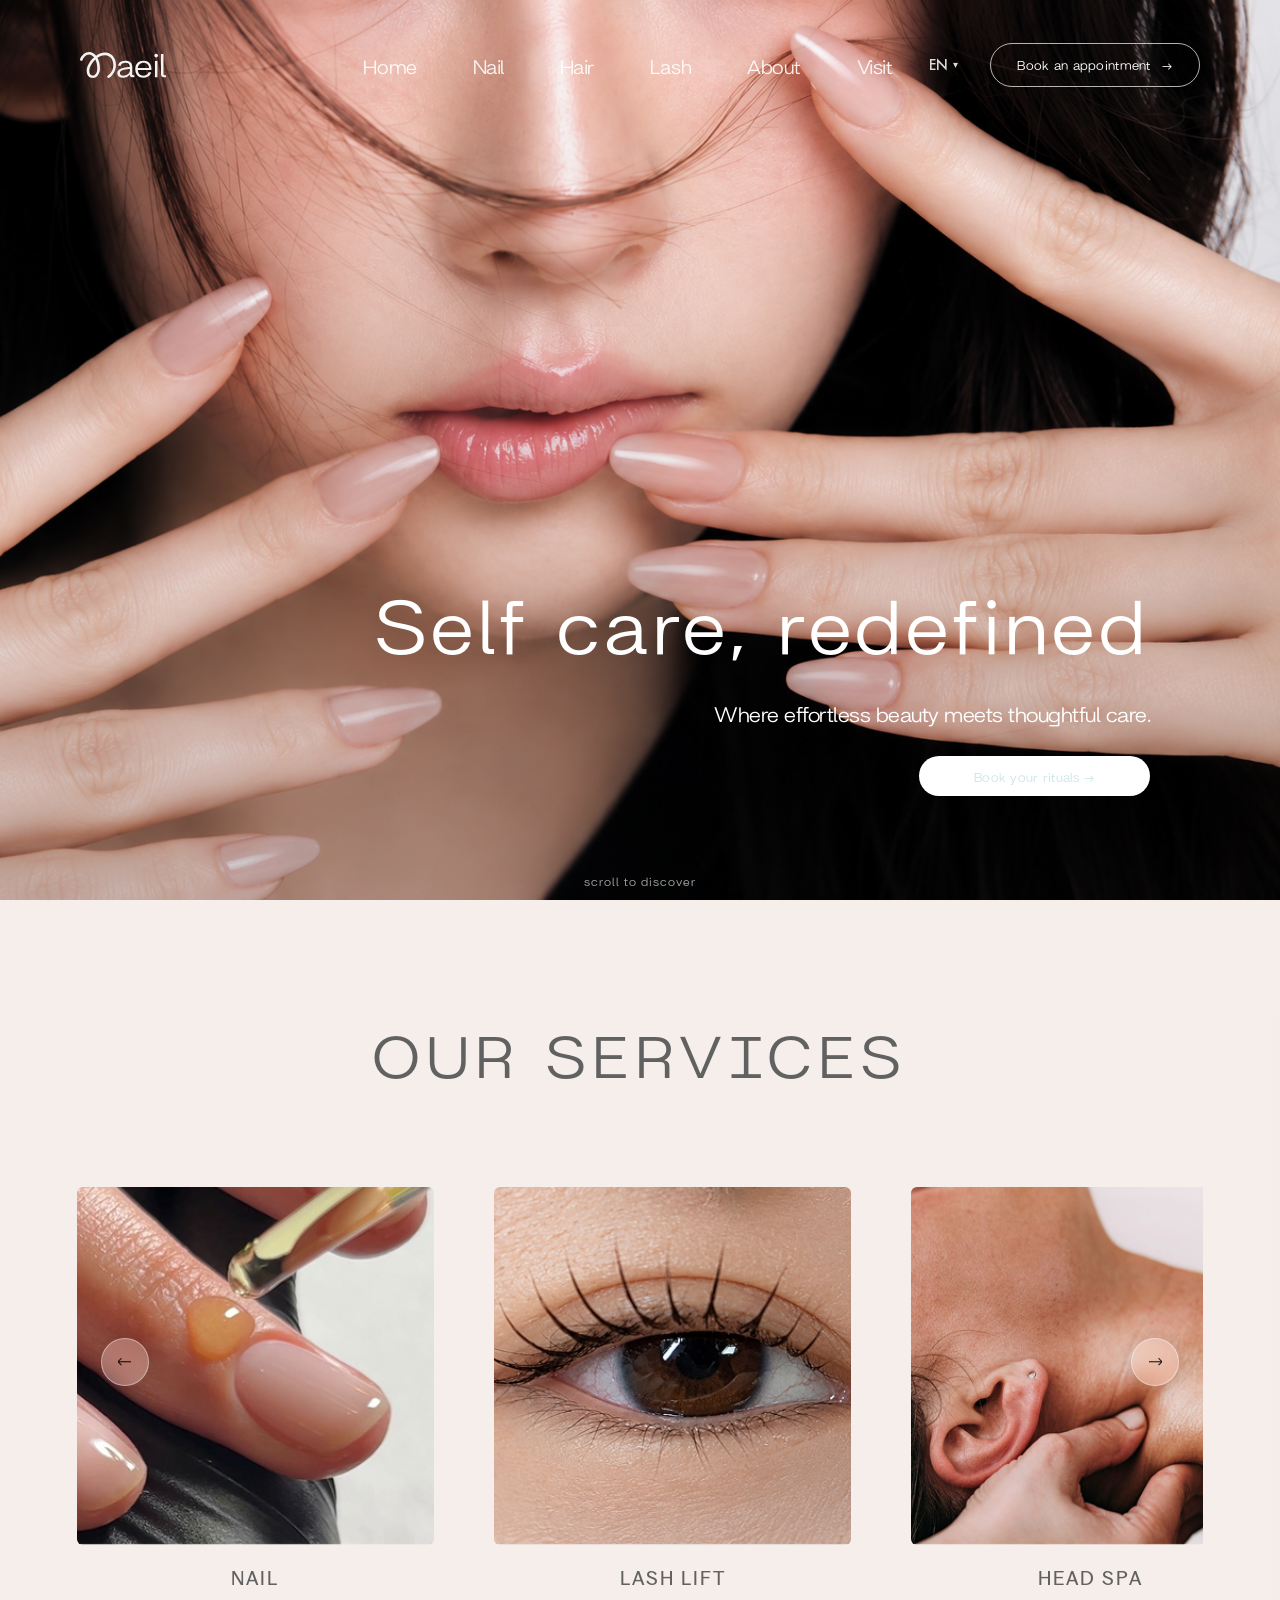
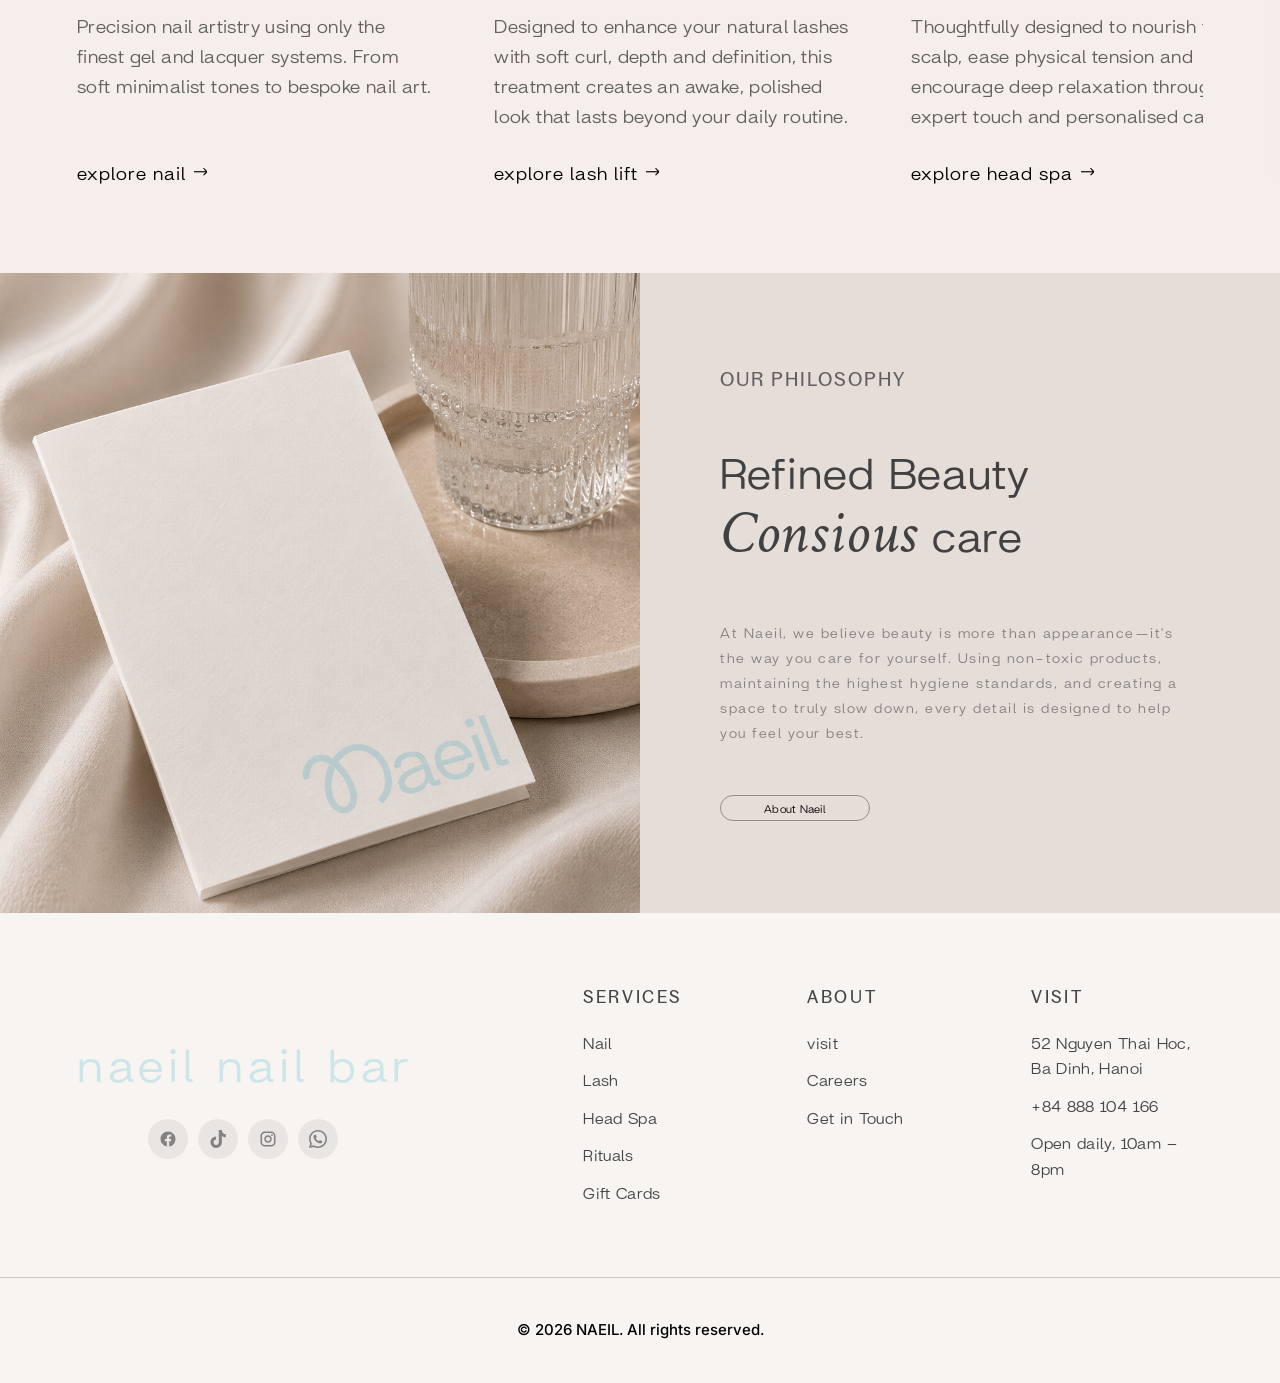
==== index.html @ 6950ff80 "update" ====
<!DOCTYPE html>
<html lang="en">
<head>
<meta charset="UTF-8">
<meta name="viewport" content="width=device-width, initial-scale=1.0">
<title>Naeil — Self care, redefined</title>
<link rel="icon" type="image/png" href="images/icons/favicon.png">
<link rel="preconnect" href="https://fonts.googleapis.com">
<link rel="preconnect" href="https://fonts.gstatic.com" crossorigin>
<link href="https://fonts.googleapis.com/css2?family=Cormorant+Garamond:wght@400&family=Crimson+Text:ital@1&family=Inter:wght@500&family=Montserrat:wght@400;500;600;700;800&family=Quicksand:wght@400;500;600;700&display=swap" rel="stylesheet">
<link rel="stylesheet" href="css/style.css">
<link rel="preload" as="image" href="images/hero.png" fetchpriority="high">
<script src="js/i18n.js"></script>
</head>
<body>

<!-- ============ PRELOADER ============ -->
<div id="preloader" class="preloader" role="status" aria-live="polite" aria-label="Loading">
  <div class="preloader-bg" style="background-image:url('images/hero.png')"></div>
  <div class="preloader-content">
    <img src="images/icons/logo.svg" alt="" class="preloader-logo" aria-hidden="true">
  </div>
</div>
<script>
  window.__preloadHero = new Image();
  window.__preloadHero.src = 'images/hero.png';
</script>

<!-- ============ HEADER / HERO ============ -->
<header class="hero">
  <div class="hero-media">
    <img src="images/hero.png" alt="Close-up beauty portrait — Naeil self care" fetchpriority="high">
  </div>
  <div class="hero-overlay"></div>

  <nav class="navbar">
    <a href="/" class="logo">
      <img src="images/icons/logo.svg" alt="Maeil" class="logo-img">
    </a>
    <ul class="nav-links">
      <li><a href="/" data-i18n="nav.home">Home</a></li>
      <li><a href="nail.html" data-i18n="nav.nail">Nail</a></li>
      <li><a href="head-spa.html" data-i18n="nav.hair">Hair</a></li>
      <li><a href="lash.html" data-i18n="nav.lash">Lash</a></li>
      <li><a href="about.html" data-i18n="nav.about">About</a></li>
      <li><a href="visit.html" data-i18n="nav.visit">Visit</a></li>
    </ul>
    <div class="navbar-right">
      <div class="lang-switcher">
        <button type="button" class="lang-switcher-trigger" aria-haspopup="true" aria-expanded="false" aria-label="Change language">
          <span class="lang-switcher-label">EN</span>
          <span class="lang-switcher-chevron" aria-hidden="true">&#9662;</span>
        </button>
        <div class="lang-dropdown" role="listbox" aria-label="Select language">
          <button type="button" class="lang-dropdown-option is-selected" data-lang-option="en" role="option" aria-checked="true">
            <span data-i18n="lang.en">English</span>
            <span class="lang-check" aria-hidden="true">&#10003;</span>
          </button>
          <button type="button" class="lang-dropdown-option" data-lang-option="vi" role="option" aria-checked="false">
            <span data-i18n="lang.vi">Tiếng Việt</span>
            <span class="lang-check" aria-hidden="true">&#10003;</span>
          </button>
          <button type="button" class="lang-dropdown-option" data-lang-option="zh" role="option" aria-checked="false">
            <span data-i18n="lang.zh">中文</span>
            <span class="lang-check" aria-hidden="true">&#10003;</span>
          </button>
        </div>
      </div>
      <button type="button" class="nav-book-btn" data-book-trigger aria-label="Open booking options">
        <span data-i18n="nav.book">Book an appointment</span>
        <span class="btn-arrow" aria-hidden="true">&rarr;</span>
      </button>
      <button class="nav-toggle" aria-label="Open menu" aria-expanded="false" aria-controls="megaMenuOverlay">
        <span></span><span></span><span></span>
      </button>
    </div>
  </nav>

  <div class="hero-content">
    <h1 class="hero-title" data-i18n="home.hero.title">Self care, redefined</h1>
    <div class="hero-bottom-row">
      <p class="hero-sub" data-i18n="home.hero.sub">Where effortless beauty meets thoughtful care.</p>
    </div>
    <a href="#footer" class="btn btn-light" aria-label="Book your rituals">
      <span data-i18n="home.hero.cta">Book your rituals</span>
      <span class="btn-arrow" aria-hidden="true">&rarr;</span>
    </a>
  </div>

  <div class="scroll-hint" data-i18n="home.hero.scroll">scroll to discover</div>
</header>

<!-- ============ OUR SERVICES ============ -->
<section class="services" id="services">
  <h2 class="eyebrow center reveal" data-i18n="home.services.eyebrow">Our Services</h2>

  <div class="carousel-wrap">
    <button class="carousel-arrow prev" aria-label="Previous services"><img src="images/icons/arrow.svg" alt=""></button>
    <button class="carousel-arrow next" aria-label="Next services"><img src="images/icons/arrow.svg" alt=""></button>
    <div class="services-grid reveal-stagger" id="services-grid">
    <article class="service-card" id="services-nail">
      <a class="service-img" href="nail.html" aria-label="Explore Nail">
        <img src="images/nail.png" alt="Nail gel application close-up" loading="lazy">
      </a>
      <h3 data-i18n="home.services.nail.title">Nail</h3>
      <div class="card-body">
        <p data-i18n="home.services.nail.copy">Precision nail artistry using only the finest gel and lacquer systems. From soft minimalist tones to bespoke nail art.</p>
        <a href="nail.html" class="link-arrow"><span data-i18n="home.services.nail.link">explore nail</span> <img src="images/icons/arrow.svg" alt="" class="arrow-icon"></a>
      </div>
    </article>

    <article class="service-card" id="services-lash">
      <a class="service-img" href="lash.html" aria-label="Explore Lash Lift">
        <img src="images/lash-lift.png" alt="Lash lift close-up of eye" loading="lazy">
      </a>
      <h3 data-i18n="home.services.lash.title">Lash Lift</h3>
      <div class="card-body">
        <p data-i18n="home.services.lash.copy">Designed to enhance your natural lashes with soft curl, depth and definition, this treatment creates an awake, polished look that lasts beyond your daily routine.</p>
        <a href="lash.html" class="link-arrow"><span data-i18n="home.services.lash.link">explore lash lift</span> <img src="images/icons/arrow.svg" alt="" class="arrow-icon"></a>
      </div>
    </article>

    <article class="service-card" id="services-hair">
      <a class="service-img" href="head-spa.html" aria-label="Explore Head Spa">
        <img src="images/head-spa.png" alt="Head spa neck massage close-up" loading="lazy">
      </a>
      <h3 data-i18n="home.services.spa.title">Head Spa</h3>
      <div class="card-body">
        <p data-i18n="home.services.spa.copy">Thoughtfully designed to nourish the scalp, ease physical tension and encourage deep relaxation through expert touch and personalised care.</p>
        <a href="head-spa.html" class="link-arrow"><span data-i18n="home.services.spa.link">explore head spa</span> <img src="images/icons/arrow.svg" alt="" class="arrow-icon"></a>
      </div>
    </article>
    </div>
  </div>
</section>

<!-- ============ OUR PHILOSOPHY ============ -->
<section class="philosophy">
  <div class="philosophy-img reveal">
    <img src="images/philosophy.png" alt="Naeil branded card flat-lay" loading="lazy">
  </div>

  <div class="philosophy-content reveal">
    <span class="eyebrow philosophy-eyebrow" data-i18n="home.philosophy.eyebrow">Our Philosophy</span>
    <h2 class="philosophy-title">
      <span data-i18n="home.philosophy.title1">Refined Beauty</span><br data-i18n-br="home.philosophy.title2">
      <em class="consious" data-i18n="home.philosophy.title2">Consious</em> <span class="care-word" data-i18n="home.philosophy.title3">care</span>
    </h2>
    <p data-i18n="home.philosophy.copy">
      At Naeil, we believe beauty is more than appearance—it's the way you care for yourself.
      Using non-toxic products, maintaining the highest hygiene standards, and creating a
      space to truly slow down, every detail is designed to help you feel your best.
    </p>
    <a href="about.html" class="btn btn-outline" data-i18n="home.philosophy.btn">About Naeil</a>
  </div>
</section>

<!-- ============ FOOTER ============ -->
<footer class="site-footer" id="footer">
  <div class="footer-top">
    <div class="footer-brand reveal">
      <p class="brand-script" data-i18n="footer.brand">naeil nail bar</p>
     <div class="social-icons">
        <a href="#" aria-label="Facebook"><img src="images/icons/facebook.svg" alt=""></a>
        <a href="#" aria-label="TikTok"><img src="images/icons/tiktok.svg" alt=""></a>
        <a href="#" aria-label="Instagram"><img src="images/icons/instagram.svg" alt=""></a>
        <a href="#" aria-label="WhatsApp"><img src="images/icons/whatsapp.svg" alt=""></a>
      </div>
    </div>

    <div class="footer-links">
    <div class="footer-col">
      <h4 data-i18n="footer.services">Services</h4>
      <ul>
        <li><a href="nail.html" data-i18n="footer.nail">Nail</a></li>
        <li><a href="lash.html" data-i18n="footer.lash">Lash</a></li>
        <li><a href="head-spa.html" data-i18n="footer.headspa">Head Spa</a></li>
        <li><a href="#" data-i18n="footer.rituals">Rituals</a></li>
        <li><a href="#" data-i18n="footer.giftcards">Gift Cards</a></li>
      </ul>
    </div>

    <div class="footer-col">
      <h4 data-i18n="footer.about">About</h4>
      <ul>
        <li><a href="visit.html" data-i18n="footer.aboutlink">visit</a></li>
        <li><a href="#" data-i18n="footer.careers">Careers</a></li>
        <li><a href="#" data-i18n="footer.getintouch">Get in Touch</a></li>
      </ul>
    </div>

    <div class="footer-col">
      <h4 data-i18n="footer.visit">Visit</h4>
      <ul class="visit-list">
        <li data-i18n="footer.address">52 Nguyen Thai Hoc, Ba Dinh, Hanoi</li>
        <li>+84 888 104 166</li>
        <li data-i18n="footer.hours">Open daily, 10am – 8pm</li>
      </ul>
    </div>
    </div>
  </div>

  <div class="footer-bottom">
    <p data-i18n="footer.copyright">© 2026 NAEIL. All rights reserved.</p>
  </div>
</footer>

<!-- ============ MEGA MENU ============ -->
<div class="mega-menu-overlay" id="megaMenuOverlay" aria-hidden="true">
  <div class="mega-menu" role="dialog" aria-modal="true" aria-label="Site navigation">
    <div class="mega-menu-top">
      <a href="/" class="mega-menu-logo">
        <img src="images/icons/logo.svg" alt="Maeil" class="logo-img">
      </a>
      <button type="button" class="mega-menu-close" id="megaMenuClose" aria-label="Close menu">&times;</button>
    </div>
    <nav class="mega-menu-list">
      <div class="mega-menu-group">
        <span class="mega-menu-group-label" data-i18n="megamenu.services">Services</span>
        <div class="mega-menu-rows">
          <a href="nail.html" class="mega-menu-item">
            <span class="mega-menu-item-img"><img src="images/nail.png" alt="" loading="lazy"></span>
            <span class="mega-menu-item-text">
              <span class="mega-menu-item-title" data-i18n="megamenu.nail.title">Nail</span>
              <span class="mega-menu-item-desc" data-i18n="megamenu.nail.desc">Precision gel &amp; lacquer artistry</span>
            </span>
            <span class="mega-menu-item-arrow" aria-hidden="true">&rarr;</span>
          </a>
          <a href="head-spa.html" class="mega-menu-item">
            <span class="mega-menu-item-img"><img src="images/head-spa.png" alt="" loading="lazy"></span>
            <span class="mega-menu-item-text">
              <span class="mega-menu-item-title" data-i18n="megamenu.hair.title">Hair</span>
              <span class="mega-menu-item-desc" data-i18n="megamenu.hair.desc">Restorative head spa rituals</span>
            </span>
            <span class="mega-menu-item-arrow" aria-hidden="true">&rarr;</span>
          </a>
          <a href="lash.html" class="mega-menu-item">
            <span class="mega-menu-item-img"><img src="images/lash-lift.png" alt="" loading="lazy"></span>
            <span class="mega-menu-item-text">
              <span class="mega-menu-item-title" data-i18n="megamenu.lash.title">Lash</span>
              <span class="mega-menu-item-desc" data-i18n="megamenu.lash.desc">Korean lash lift &amp; tint</span>
            </span>
            <span class="mega-menu-item-arrow" aria-hidden="true">&rarr;</span>
          </a>
        </div>
      </div>
      <div class="mega-menu-group">
        <span class="mega-menu-group-label" data-i18n="megamenu.explore">Explore</span>
        <div class="mega-menu-rows">
          <a href="about.html" class="mega-menu-item">
            <span class="mega-menu-item-img"><img src="images/about-page/hero-about.jpg" alt="" loading="lazy"></span>
            <span class="mega-menu-item-text">
              <span class="mega-menu-item-title" data-i18n="megamenu.about.title">About</span>
              <span class="mega-menu-item-desc" data-i18n="megamenu.about.desc">Our philosophy &amp; ritual</span>
            </span>
            <span class="mega-menu-item-arrow" aria-hidden="true">&rarr;</span>
          </a>
          <a href="visit.html" class="mega-menu-item">
            <span class="mega-menu-item-img"><img src="images/visit-page/exterior-visit.jpg" alt="" loading="lazy"></span>
            <span class="mega-menu-item-text">
              <span class="mega-menu-item-title" data-i18n="megamenu.visit.title">Visit</span>
              <span class="mega-menu-item-desc" data-i18n="megamenu.visit.desc">Location &amp; opening hours</span>
            </span>
            <span class="mega-menu-item-arrow" aria-hidden="true">&rarr;</span>
          </a>
        </div>
      </div>
      <div class="mega-menu-group mega-menu-lang">
        <span class="mega-menu-group-label" data-i18n="lang.label">Language</span>
        <div class="mega-menu-lang-options">
          <button type="button" class="mega-menu-lang-option is-selected" data-lang-option="en" role="option" aria-checked="true">
            <span data-i18n="lang.en">English</span>
            <span class="lang-check" aria-hidden="true">&#10003;</span>
          </button>
          <button type="button" class="mega-menu-lang-option" data-lang-option="vi" role="option" aria-checked="false">
            <span data-i18n="lang.vi">Tiếng Việt</span>
            <span class="lang-check" aria-hidden="true">&#10003;</span>
          </button>
          <button type="button" class="mega-menu-lang-option" data-lang-option="zh" role="option" aria-checked="false">
            <span data-i18n="lang.zh">中文</span>
            <span class="lang-check" aria-hidden="true">&#10003;</span>
          </button>
        </div>
      </div>
    </nav>
    <div class="mega-menu-bottom">
      <button type="button" class="mega-menu-book-btn" data-book-trigger>
        <span data-i18n="megamenu.book">Book your appointment</span>
        <span class="btn-arrow" aria-hidden="true">&rarr;</span>
      </button>
    </div>
  </div>
</div>

<!-- ============ BOOKING MODAL ============ -->
<div class="booking-modal-overlay" id="bookingModalOverlay" aria-hidden="true">
  <div class="booking-modal" role="dialog" aria-modal="true" aria-labelledby="bookingModalTitle">
    <button type="button" class="booking-modal-close" id="bookingModalClose" aria-label="Close">&times;</button>
    <span class="booking-modal-eyebrow" data-i18n="booking.eyebrow">Get in touch</span>
    <h3 id="bookingModalTitle" class="booking-modal-title" data-i18n="booking.title">Book your appointment</h3>
    <p class="booking-modal-sub" data-i18n="booking.sub">Choose how you'd like to reach us.</p>
    <div class="booking-modal-options">
      <a class="booking-option" href="https://wa.me/84888104166" target="_blank" rel="noopener noreferrer">
        <span class="booking-option-icon" aria-hidden="true"><img src="images/icons/whatsapp.svg" alt=""></span>
        <span class="booking-option-text"><strong data-i18n="booking.whatsapp">WhatsApp</strong><small>+84 888 104 166</small></span>
        <span class="booking-option-arrow" aria-hidden="true">&rarr;</span>
      </a>
      <a class="booking-option" href="https://zalo.me/0888104166" target="_blank" rel="noopener noreferrer">
        <span class="booking-option-icon" aria-hidden="true">
          <svg viewBox="0 0 24 24" fill="none" xmlns="http://www.w3.org/2000/svg"><path d="M12 3C6.5 3 2 6.8 2 11.5c0 2.7 1.5 5.1 3.9 6.7-.2.9-.7 2.4-1 3.2-.1.3.2.6.5.5 1.5-.6 3-1.4 3.6-1.8.9.2 2 .3 3 .3 5.5 0 10-3.8 10-8.5S17.5 3 12 3Z" stroke="currentColor" stroke-width="1.3" stroke-linejoin="round"/></svg>
        </span>
        <span class="booking-option-text"><strong data-i18n="booking.zalo">Zalo</strong><small>+84 888 104 166</small></span>
        <span class="booking-option-arrow" aria-hidden="true">&rarr;</span>
      </a>
      <a class="booking-option" href="tel:+84888104166">
        <span class="booking-option-icon" aria-hidden="true">
          <svg viewBox="0 0 24 24" fill="none" xmlns="http://www.w3.org/2000/svg"><path d="M5 4h3.5l1.5 4.5-2 1.5a11 11 0 0 0 6 6l1.5-2L19 15.5V19a1 1 0 0 1-1 1C10.5 20 4 13.5 4 6a1 1 0 0 1 1-1Z" stroke="currentColor" stroke-width="1.3" stroke-linejoin="round"/></svg>
        </span>
        <span class="booking-option-text"><strong data-i18n="booking.phone">Phone</strong><small>+84 888 104 166</small></span>
        <span class="booking-option-arrow" aria-hidden="true">&rarr;</span>
      </a>
      <a class="booking-option" href="https://www.instagram.com/naeilnailbar/" target="_blank" rel="noopener noreferrer">
        <span class="booking-option-icon" aria-hidden="true"><img src="images/icons/instagram.svg" alt=""></span>
        <span class="booking-option-text"><strong data-i18n="booking.instagram">Instagram</strong><small>@naeilnailbar</small></span>
        <span class="booking-option-arrow" aria-hidden="true">&rarr;</span>
      </a>
      <a class="booking-option" href="https://www.facebook.com/profile.php?id=61591534436233" target="_blank" rel="noopener noreferrer">
        <span class="booking-option-icon" aria-hidden="true"><img src="images/icons/facebook.svg" alt=""></span>
        <span class="booking-option-text"><strong data-i18n="booking.facebook">Facebook</strong><small>NAEIL Nail Bar</small></span>
        <span class="booking-option-arrow" aria-hidden="true">&rarr;</span>
      </a>
    </div>
  </div>
</div>

<script src="js/script.js"></script>
</body>
</html>
---- css/style.css ----
/* =====================================================
   NAEIL — Homepage
   Tokens
   ===================================================== */
/* =====================================================
   NAEIL — Homepage
   Fonts
   ===================================================== */
@font-face {
  font-family: 'Britanica';
  src: url('../fonts/britanica-regular.otf') format('opentype');
  font-weight: 400;
  font-style: normal;
  font-display: swap;
}
@font-face {
  font-family: 'Bagoss Condensed';
  src: url('../fonts/bagosscondensed-regular.ttf') format('truetype'),
       url('../fonts/bagosscondensed-regular.otf') format('opentype');
  font-weight: 400;
  font-style: normal;
  font-display: swap;
}
@font-face {
  font-family: 'Futura';
  src: url('../fonts/futura-medium.ttf') format('truetype');
  font-weight: 400;
  font-style: normal;
  font-display: swap;
}
@font-face {
  font-family: 'Futura';
  src: url('../fonts/futura-bold.ttf') format('truetype');
  font-weight: 700;
  font-style: normal;
  font-display: swap;
}

/* =====================================================
   Tokens
   ===================================================== */
:root {
  --cream:        #F8F4F1;
  --cream-deep:   #F0E7E0;
  --tan:          #E5DDD8;
  --ink:          #000000;
  --ink-mid:      #454545;
  --ink-soft:     #616161;
  --icon-gray:    #828282;
  --line:         rgba(0,0,0,0.12);
  --blue:         #CBE6E9;
  --blue-deep:    #8FB3D6;
  --white:        #FFFFFF;

  --font-display: 'Britanica', 'Cormorant Garamond', serif;
  --font-condensed: 'Bagoss Condensed', 'Oswald', sans-serif;
  --font-script:  'Comfortaa', cursive;
  --font-body:    'Futura', 'Jost', sans-serif;

  --container: 1440px;
  /* Two shared horizontal-inset tiers used across every page — named so
     the whole site draws from one system instead of pages/sections each
     hardcoding their own clamp() gutter. --gutter is the standard inset
     for contained body sections (About/Nail/Lash/Head-spa/Home content
     blocks, footer); --gutter-wide is the slightly more generous inset
     used by full-bleed hero content and the Visit page, which sits
     closer to the viewport edge and reads better with extra breathing
     room. Both share the same 24px mobile floor so nothing misaligns
     at narrow widths — only the desktop ceiling differs. */
  --gutter: clamp(24px, 6vw, 80px);
  --gutter-wide: clamp(24px, 6vw, 100px);
}

/* =====================================================
   VIETNAMESE FONT OVERRIDE — the brand's EN/ZH fonts render
   Vietnamese diacritics unreliably. js/i18n.js sets
   data-locale="vi" on <html> whenever Vietnamese is active
   (see applyLocale in i18n.js), so this block only takes
   effect for Vietnamese — English and Chinese keep the
   original fonts untouched. Both replacements have confirmed
   full Vietnamese glyph coverage and are loaded via the
   existing Google Fonts <link> in <head>:
     - Montserrat for --font-display and --font-condensed —
       clean geometric sans used for headings/nav/labels.
     - Quicksand for --font-body — soft geometric sans with
       rounded terminals, used for paragraph copy.
   ===================================================== */
html[data-locale="vi"] {
  --font-display: 'Montserrat', sans-serif;
  --font-condensed: 'Montserrat', sans-serif;
  --font-body: 'Quicksand', sans-serif;
}

* { box-sizing: border-box; }
html { scroll-behavior: smooth; }

body {
  margin: 0;
  font-family: var(--font-body);
  color: var(--ink);
  background: var(--cream);
  -webkit-font-smoothing: antialiased;
}

a { text-decoration: none; color: inherit; }
ul { list-style: none; margin: 0; padding: 0; }
img { max-width: 100%; display: block; }

.placeholder-img {
  position: relative;
  width: 100%;
  height: 100%;
  background: linear-gradient(135deg, #e4dccd 0%, #cfc2ac 100%);
  display: flex;
  align-items: center;
  justify-content: center;
  overflow: hidden;
}
.placeholder-img::after {
  content: attr(data-label);
  font-family: var(--font-body);
  font-size: 13px;
  letter-spacing: .04em;
  color: rgba(42,39,35,0.55);
  text-align: center;
  padding: 12px 20px;
  border: 1px dashed rgba(42,39,35,0.3);
  border-radius: 4px;
  max-width: 80%;
  background: rgba(255,255,255,0.35);
}

/* =====================================================
   PRELOADER — full-screen brand moment shown before the site is
   ready. Markup (identical on every page, only the background
   image URL differs) is a single fixed overlay:
     #preloader (.preloader)
       .preloader-bg    — the page's own hero photo, blurred/tinted
       .preloader-content
         .preloader-logo — the real NAEIL mark (images/icons/logo.svg)
   js/script.js adds .is-done once the hero image, fonts and the
   logo's own draw-in animation have all actually finished (see the
   comment there) — nothing here is hidden on a fixed timer. Colors
   reuse existing tokens only (--cream/--cream-deep/--ink-soft); no
   new brand colors introduced.
   ===================================================== */
html.preload-active,
html.preload-active body {
  overflow: hidden;
  height: 100%;
}
.preloader {
  position: fixed;
  inset: 0;
  z-index: 9999;
  display: flex;
  align-items: center;
  justify-content: center;
  overflow: hidden;
  background: var(--cream);
  opacity: 1;
  visibility: visible;
  transition: opacity .65s cubic-bezier(.4,0,.2,1), visibility 0s linear .65s;
}
/* Added by script.js once loading is actually done. opacity/visibility
   are transitioned (the ~650ms fade the brief asks for); pointer-events
   drops immediately so the real page underneath feels responsive right
   away instead of waiting out the fade. */
.preloader.is-done {
  opacity: 0;
  visibility: hidden;
  pointer-events: none;
}
/* The photo itself — oversized (-40px inset + scale) so the blur's
   own soft edge never reveals a hard boundary at the viewport edge.
   blur+reduced-contrast+lifted-brightness is what keeps this reading
   as "intentionally soft", not a slow/broken image. */
.preloader-bg {
  position: absolute;
  inset: -40px;
  background-size: cover;
  background-position: center;
  background-repeat: no-repeat;
  filter: blur(28px) saturate(82%) brightness(1.1) contrast(0.9);
  transform: scale(1.06);
}
/* Warm, milky wash over the photo — this is what gives the muted
   NAEIL color treatment rather than a raw blurred photo. */
.preloader::before {
  content: "";
  position: absolute;
  inset: 0;
  background: linear-gradient(160deg, rgba(248,244,241,0.60), rgba(240,231,224,0.74));
}
.preloader-content {
  position: relative;
  z-index: 1;
  display: flex;
  flex-direction: column;
  align-items: center;
}
/* The logo IS the loading animation — a slow diagonal reveal (clip-
   path sweeping the same direction the mark's two loops naturally
   flow, upper-left to lower-right) rather than a spinner. Explicit
   0/20/50/80/100% stops match the brief's own spec; the shared
   18-percentage-point slant between the top/bottom edges at every
   stop keeps the sweep a single consistent diagonal, never a straight
   vertical wipe. animationend on this element is what script.js
   waits for before it's allowed to close the preloader. */
.preloader-logo {
  width: clamp(48px, 5vw, 68px);
  height: auto;
  display: block;
  opacity: 0;
  animation: preloaderLogoDraw 2s cubic-bezier(.65,0,.35,1) .15s forwards;
}
@keyframes preloaderLogoDraw {
  0%   { clip-path: polygon(0 0, -15% 0, -33% 100%, 0 100%); opacity: 0; }
  8%   { opacity: 1; }
  20%  { clip-path: polygon(0 0, 22% 0, 4% 100%, 0 100%); }
  50%  { clip-path: polygon(0 0, 55% 0, 37% 100%, 0 100%); }
  80%  { clip-path: polygon(0 0, 85% 0, 67% 100%, 0 100%); }
  100% { clip-path: polygon(0 0, 130% 0, 112% 100%, 0 100%); opacity: 1; }
}
/* Respect reduced-motion: keep the brand moment (photo + logo) but
   drop the sweeping reveal for a simple, quick fade. */
@media (prefers-reduced-motion: reduce) {
  .preloader-logo { animation: none; clip-path: none; opacity: 1; }
  .preloader { transition-duration: .3s; }
}

.eyebrow {
  display: block;
  font-family: var(--font-body);
  font-weight: 500;
  font-size: 13px;
  letter-spacing: .32em;
  text-transform: uppercase;
  color: var(--ink-soft);
}
.eyebrow.center {
  text-align: center;
  font-family: var(--font-display);
  font-size: clamp(28px, 7vw, 64px);
  font-weight: 400;
  letter-spacing: 8px;
  color: var(--ink-soft);
  text-transform: uppercase;
}

.btn {
  box-sizing: border-box;
  display: inline-flex;
  align-items: center;
  justify-content: center;
  padding: 0 28px;
  border-radius: 30px;
  /* Reset the native <button> UA-stylesheet border. Most .btn CTAs are
     <a> tags (no default border), but .visit-hero-btn is a <button>
     (it also opens the shared booking modal via data-book-trigger),
     so without this reset it shows a stray grey outline that isn't
     part of the design. .btn-outline / .btn-ink set their own border
     afterward and still win, so this doesn't affect them. */
  border: none;
  font-family: var(--font-display);
  font-size: 14px;
  letter-spacing: .02em;
  transition: all .25s ease;
}
.btn-light {
  width: 231px;
  height: 40px;
  background: var(--white);
  color: var(--blue);
}
.btn-light:hover { background: var(--blue); color: var(--white); }

.btn-outline {
  width: 150px;
  height: 26px;
  padding: 0;
  background: rgba(255,255,255,0);
  border: 1px solid rgba(0,0,0,0.35);
  color: var(--ink);
  font-size: 12px;
}
.btn-outline:hover { background: var(--ink); color: var(--cream); border-color: var(--ink); }

.btn-ink {
  height: 48px;
  padding: 0 32px;
  background: var(--ink);
  color: var(--cream);
  border: 1px solid var(--ink);
  font-size: 14px;
}
.btn-ink:hover { background: transparent; color: var(--ink); }

.link-arrow {
  display: inline-flex;
  align-items: center;
  justify-content: center;
  gap: 8px;
  font-family: var(--font-display);
  font-size: 20px;
  font-weight: 400;
  letter-spacing: 1px;
  color: #000;
  text-align: center;
  border-bottom: 1px solid transparent;
  padding-bottom: 2px;
  transition: border-color .2s ease, gap .2s ease;
}
.link-arrow:hover { border-color: var(--ink); gap: 12px; }
.arrow-icon { width: 13px; height: 8px; display: inline-block; }

/* =====================================================
   HERO
   ===================================================== */
/* Hero is intentionally full-bleed/full-viewport-width at every screen
   size — it must NOT be capped to var(--container), or wide monitors
   show empty page background down both sides of the image (regressed
   this once already: capping .hero to match the navbar's max-width
   looked correct in theory but broke the full-bleed hero on wide
   screens in practice — reverted). The navbar overlaying it keeps its
   own max-width:var(--container) centering for its CONTENT (logo,
   links, CTA), which is the correct place for that inset — the
   photograph itself should always fill the full width of the browser,
   responsively, at any viewport. */
.hero {
  position: relative;
  min-height: 100vh;
  display: flex;
  flex-direction: column;
  justify-content: flex-end;
  overflow: hidden;
  color: var(--white);
}

.hero-media { position: absolute; inset: 0; z-index: 0; }
.hero-media img { width: 100%; height: 100%; object-fit: cover; object-position: center 30%; }

.hero-overlay {
  position: absolute;
  inset: 0;
  z-index: 1;
  background: linear-gradient(180deg, rgba(0,0,0,0.02) 0%, rgba(0,0,0,0.08) 55%, rgba(0,0,0,0.2) 100%);
}

/* Mobile default (<1024px): logo left, hamburger-only cluster right —
   opens the mega-menu drawer. At desktop (>=1024px) this switches to a
   three-part layout — logo / centered inline links / Book CTA — with
   the hamburger and drawer disabled entirely; see the
   min-width:1024px block further down. */
.navbar {
  position: absolute;
  top: 0; left: 0; right: 0;
  z-index: 50;
  display: flex;
  justify-content: space-between;
  align-items: center;
  height: 129px;
  box-sizing: border-box;
  max-width: var(--container);
  margin: 0 auto;
  padding: 10px 80px;
  background: transparent;
  transition: background-color .4s ease, box-shadow .4s ease, backdrop-filter .4s ease;
}

.navbar-right {
  display: flex;
  align-items: center;
  gap: 18px;
}

/* ---- Sticky state — activated via JS once the hero has scrolled out of view ---- */
/* The base .navbar rule above caps itself at max-width:var(--container)
   (1440px) with margin:0 auto — by design for the absolute, over-hero
   state (matches the rest of the site's 1440px content system), but
   that same cap was leaking into the FIXED/sticky state too: once
   position becomes fixed, left:0/right:0 (inherited from the base
   rule) plus a max-width narrower than the viewport plus auto margins
   is exactly the recipe for a centered bar with visible page
   background on both sides on any viewport wider than 1440px (the
   reported ~20px gaps). max-width/margin are reset here so only the
   fixed state stretches truly edge-to-edge; the original hero-overlay
   state above is completely untouched. Padding (unchanged, from the
   base rule) is what keeps the logo/links/CTA sitting the same
   distance from the edge as before — it's just measured from the true
   viewport edge now instead of from the old 1440px box's edge. */
.navbar.is-fixed {
  position: fixed;
  left: 0;
  right: 0;
  width: 100%;
  max-width: none;
  margin: 0;
  background: rgba(248,244,241,0.94);
  backdrop-filter: blur(14px) saturate(180%);
  -webkit-backdrop-filter: blur(14px) saturate(180%);
  box-shadow: 0 1px 0 rgba(0,0,0,0.06);
}
.navbar.is-fixed .logo-img { opacity: 0; }
.navbar.is-fixed .logo::after { opacity: 1; }
.navbar.is-fixed .nav-toggle span { background: var(--ink); }
.navbar.is-fixed .nav-book-btn { border-color: rgba(0,0,0,0.35); color: var(--ink); }
.navbar.is-fixed .nav-book-btn:hover { background: var(--ink); color: var(--cream); border-color: var(--ink); }
.navbar.is-fixed .nav-links a { color: var(--ink); opacity: .7; }
.navbar.is-fixed .nav-links a:hover { opacity: 1; }

.logo {
  position: relative;
  display: inline-flex;
}
/* Recolored logo shown only once the nav is scrolled/fixed — uses the
   logo file as a CSS mask so the tint is an exact color match (#CBE6E9)
   rather than an approximated filter. */
.logo::after {
  content: "";
  position: absolute;
  inset: 0;
  background-color: #CBE6E9;
  -webkit-mask-image: url("../images/icons/logo.svg");
  mask-image: url("../images/icons/logo.svg");
  -webkit-mask-size: contain;
  mask-size: contain;
  -webkit-mask-repeat: no-repeat;
  mask-repeat: no-repeat;
  -webkit-mask-position: left center;
  mask-position: left center;
  opacity: 0;
  pointer-events: none;
  transition: opacity .3s ease;
}

.logo-img {
  height: 26px;
  width: auto;
  display: block;
  transition: opacity .3s ease;
}

/* Hamburger — mobile-only (<1024px) trigger for the mega-menu drawer.
   Hidden entirely at desktop widths, where inline links replace it. */
.nav-toggle {
  display: flex;
  flex-direction: column;
  gap: 5px;
  background: none;
  border: none;
  cursor: pointer;
  z-index: 6;
}
.nav-toggle span { width: 26px; height: 2px; background: var(--white); display: block; transition: background-color .3s ease; }

/* Desktop-only inline nav links (Home/Nail/Hair/Lash/About/Visit) —
   hidden by default (mobile uses the hamburger + drawer instead) and
   shown/centered in the min-width:1024px block below. */
.nav-links {
  display: none;
  list-style: none;
  margin: 0;
  padding: 0;
}

/* ---- "Book an appointment →" nav CTA. Hidden on mobile (<1024px) —
   the mobile top bar shows only the logo + hamburger, with booking
   handled by the hero CTA and the drawer's own Book row. At desktop
   it becomes a persistent, always-visible outlined pill overlaying
   the hero, per the min-width:1024px block below. ---- */
.nav-book-btn {
  display: none;
  align-items: center;
  gap: 8px;
  height: 44px;
  padding: 0 26px;
  border-radius: 9999px;
  background: transparent;
  border: 1px solid rgba(255,255,255,0.7);
  color: var(--white);
  font-family: var(--font-display);
  font-size: 14px;
  letter-spacing: .02em;
  white-space: nowrap;
  cursor: pointer;
  transition: background-color .25s ease, border-color .25s ease, color .25s ease;
}
.nav-book-btn:hover { background: rgba(255,255,255,0.14); }
.nav-book-btn .btn-arrow { transition: transform .25s ease; }
.nav-book-btn:hover .btn-arrow { transform: translateX(3px); }

/* =====================================================
   DESKTOP NAVIGATION (>=1024px) — transparent bar overlaying the hero:
   logo left, inline links centered, outlined Book CTA right. Below this
   breakpoint the mobile logo + hamburger (opening the mega-menu drawer
   below) is used instead — the two never appear at the same time.
   ===================================================== */
@media (min-width: 1024px) {
  .navbar {
    display: grid;
    grid-template-columns: 1fr auto 1fr;
    column-gap: 24px;
  }
  .logo { justify-self: start; }

  .nav-links {
    display: flex;
    justify-self: center;
    align-items: center;
    justify-content: center;
    gap: clamp(22px, 2.8vw, 36px);
  }
  .nav-links a {
    font-family: var(--font-display);
    font-size: 21.35px;
    font-weight: 400;
    line-height: normal;
    letter-spacing: -0.427px;
    text-align: center;
    color: var(--white);
    text-decoration: none;
    opacity: .9;
    padding-inline: 10px;
    transition: opacity .25s ease, color .25s ease;
  }
  .nav-links a:hover { opacity: 1; }

  .navbar-right { justify-self: end; }
  .nav-toggle { display: none; }
  .nav-book-btn { display: inline-flex; }
  /* .lang-switcher's desktop display:flex override lives next to its
     own base rule below (in the LANGUAGE SWITCHER section) — NOT here.
     Putting it here would place an equal-specificity override BEFORE
     the unconditional base rule that also sets `display`, and the
     later, unconditional rule would win the cascade regardless of
     this media query (same bug class fixed twice earlier on
     .nail-hero-content / .spa-hero-content — see notes there). */
}

/* =====================================================
   LANGUAGE SWITCHER — sits inside .navbar-right, directly
   before the Book CTA (desktop only; mobile uses the
   "Language" group added inside the mega-menu drawer below
   instead). Purely additive: does not alter any existing
   header/nav rule, and reuses only existing tokens
   (--font-body, --cream, --cream-deep, --ink, --ink-mid,
   --ink-soft, --white) — no new colors or radii introduced.

   Note on spacing: .navbar-right already applies gap:18px
   between its children (see the base .navbar-right rule
   above). Adding this extra 12px margin-right brings the
   switcher-to-CTA gap to ~30px. The switcher's gap to the
   end of the inline nav-links list is governed by the
   existing 1fr/auto/1fr centered-nav grid and will vary
   with viewport width — left untouched deliberately, per
   the instruction not to restructure the existing header.
   ===================================================== */
.lang-switcher {
  display: none;
  position: relative;
  margin-right: 12px;
}
@media (min-width: 1024px) {
  .lang-switcher { display: flex; }
}

.lang-switcher-trigger {
  display: inline-flex;
  align-items: center;
  gap: 5px;
  background: none;
  border: none;
  padding: 4px 2px;
  cursor: pointer;
  font-family: var(--font-body);
  font-size: 14px;
  font-weight: 500;
  letter-spacing: .02em;
  color: var(--white);
  opacity: .85;
  transition: opacity .25s ease, color .25s ease;
}
.lang-switcher-trigger:hover { opacity: 1; }
.navbar.is-fixed .lang-switcher-trigger { color: var(--ink); }

.lang-switcher-chevron {
  font-size: 10px;
  line-height: 1;
  transition: transform .25s ease;
}
.lang-switcher.is-open .lang-switcher-chevron { transform: rotate(180deg); }

.lang-dropdown {
  position: absolute;
  top: calc(100% + 12px);
  right: 0;
  min-width: 136px;
  background: var(--cream);
  border-radius: 12px;
  box-shadow: 0 12px 32px rgba(0,0,0,0.14);
  padding: 6px;
  display: flex;
  flex-direction: column;
  gap: 2px;
  opacity: 0;
  visibility: hidden;
  transform: translateY(-6px);
  transition: opacity .2s ease, transform .2s ease, visibility .2s ease;
  z-index: 10;
}
.lang-switcher.is-open .lang-dropdown {
  opacity: 1;
  visibility: visible;
  transform: translateY(0);
}

.lang-dropdown-option {
  display: flex;
  align-items: center;
  justify-content: space-between;
  gap: 10px;
  width: 100%;
  background: none;
  border: none;
  border-radius: 8px;
  padding: 9px 10px;
  cursor: pointer;
  font-family: var(--font-body);
  font-size: 13.5px;
  color: var(--ink-mid);
  text-align: left;
  transition: background-color .2s ease, color .2s ease;
}
.lang-dropdown-option:hover { background: var(--cream-deep); color: var(--ink); }
.lang-dropdown-option .lang-check { opacity: 0; font-size: 12px; color: var(--ink); }
.lang-dropdown-option.is-selected { color: var(--ink); font-weight: 500; }
.lang-dropdown-option.is-selected .lang-check { opacity: 1; }

/* ---- Mobile: "Language" group inside the mega-menu drawer, styled to
   match the existing Services/Explore groups (.mega-menu-group-label
   is reused as-is for the "Language" heading). ---- */
.mega-menu-lang-options {
  display: flex;
  flex-direction: column;
}
.mega-menu-lang-option {
  display: flex;
  align-items: center;
  justify-content: space-between;
  width: 100%;
  background: none;
  border: none;
  border-bottom: 1px solid rgba(0,0,0,0.07);
  padding: 13px 0;
  cursor: pointer;
  font-family: var(--font-body);
  font-size: 15px;
  color: var(--ink-soft);
  text-align: left;
  transition: color .2s ease;
}
.mega-menu-lang-options .mega-menu-lang-option:last-child { border-bottom: none; }
.mega-menu-lang-option .lang-check { opacity: 0; font-size: 13px; color: var(--ink); }
.mega-menu-lang-option.is-selected { color: var(--ink); font-weight: 500; }
.mega-menu-lang-option.is-selected .lang-check { opacity: 1; }

/* =====================================================
   MEGA MENU — opened by the hamburger, in the spirit of
   rhodeskin.com's nav drawer: full-height panel, dark backdrop,
   each destination shown as an image + title + description row,
   with a staggered fade/slide reveal on open.
   ===================================================== */
.mega-menu-overlay {
  position: fixed;
  inset: 0;
  z-index: 300;
  display: flex;
  justify-content: flex-end;
  background: rgba(0,0,0,0.4);
  opacity: 0;
  visibility: hidden;
  transition: opacity .4s ease, visibility .4s ease;
}
.mega-menu-overlay.is-open { opacity: 1; visibility: visible; }

.mega-menu {
  width: 100%;
  max-width: 480px;
  height: 100%;
  background: var(--cream);
  box-shadow: -12px 0 48px rgba(0,0,0,0.16);
  display: flex;
  flex-direction: column;
  box-sizing: border-box;
  padding: 28px clamp(24px, 5vw, 48px) 40px;
  overflow-y: auto;
  transform: translateX(100%);
  transition: transform .5s cubic-bezier(.16,.8,.24,1);
}
.mega-menu-overlay.is-open .mega-menu { transform: translateX(0); }

.mega-menu-top {
  display: flex;
  align-items: center;
  justify-content: space-between;
  margin-bottom: 44px;
}
.mega-menu-logo .logo-img { height: 22px; display: block; filter: brightness(0); }
.mega-menu-close {
  width: 36px;
  height: 36px;
  border-radius: 50%;
  border: 1px solid rgba(0,0,0,0.15);
  background: transparent;
  color: var(--ink);
  font-size: 18px;
  line-height: 1;
  cursor: pointer;
  display: inline-flex;
  align-items: center;
  justify-content: center;
  transition: background-color .2s ease, color .2s ease, border-color .2s ease;
}
.mega-menu-close:hover { background: var(--ink); color: var(--cream); border-color: var(--ink); }

/* Editorial, grouped list — replaces the previous "5 large cards" layout.
   Destinations are split into SERVICES / EXPLORE groups, each introduced
   by a small uppercase label + hairline rule, with plain horizontal rows
   underneath (image accent + title/subtitle + thin arrow) instead of
   individual card containers. Uses the site's existing type + color
   tokens only — no new fonts or brand colors introduced. */
.mega-menu-list {
  display: flex;
  flex-direction: column;
  gap: 36px;
}

.mega-menu-group-label {
  display: block;
  font-family: var(--font-body);
  font-size: 11px;
  font-weight: 500;
  letter-spacing: .16em;
  text-transform: uppercase;
  color: var(--ink-soft);
  margin: 0 0 12px;
  padding-bottom: 10px;
  border-bottom: 1px solid rgba(0,0,0,0.1);
}

.mega-menu-rows {
  display: flex;
  flex-direction: column;
}

.mega-menu-item {
  display: flex;
  align-items: center;
  gap: 16px;
  padding: 15px 0;
  border-bottom: 1px solid rgba(0,0,0,0.07);
  background: transparent;
  opacity: 0;
  transform: translateY(14px);
  transition: opacity .5s ease, transform .5s ease;
}
.mega-menu-rows .mega-menu-item:last-child { border-bottom: none; }
.mega-menu-overlay.is-open .mega-menu-item {
  opacity: 1;
  transform: translateY(0);
}
.mega-menu-overlay.is-open .mega-menu-group:nth-child(1) .mega-menu-item:nth-child(1) { transition-delay: .10s; }
.mega-menu-overlay.is-open .mega-menu-group:nth-child(1) .mega-menu-item:nth-child(2) { transition-delay: .16s; }
.mega-menu-overlay.is-open .mega-menu-group:nth-child(1) .mega-menu-item:nth-child(3) { transition-delay: .22s; }
.mega-menu-overlay.is-open .mega-menu-group:nth-child(2) .mega-menu-item:nth-child(1) { transition-delay: .28s; }
.mega-menu-overlay.is-open .mega-menu-group:nth-child(2) .mega-menu-item:nth-child(2) { transition-delay: .34s; }

.mega-menu-item-img {
  flex-shrink: 0;
  width: 48px;
  height: 48px;
  border-radius: 10px;
  overflow: hidden;
  background: var(--tan);
}
.mega-menu-item-img img { width: 100%; height: 100%; object-fit: cover; display: block; }

.mega-menu-item-text { flex: 1 1 auto; min-width: 0; display: flex; flex-direction: column; gap: 4px; }
.mega-menu-item-title {
  font-family: var(--font-display);
  font-size: 19px;
  font-weight: 400;
  letter-spacing: .01em;
  line-height: 1.2;
  color: var(--ink);
}
.mega-menu-item-desc {
  font-family: var(--font-body);
  font-size: 12px;
  font-weight: 400;
  letter-spacing: .01em;
  line-height: 1.4;
  color: var(--ink-soft);
  opacity: .85;
}
.mega-menu-item-arrow {
  flex-shrink: 0;
  font-family: var(--font-display);
  font-size: 15px;
  font-weight: 300;
  color: var(--ink-soft);
  transition: transform .25s ease, color .25s ease;
}
.mega-menu-item:hover .mega-menu-item-arrow,
.mega-menu-item:focus-visible .mega-menu-item-arrow { color: var(--ink); transform: translateX(4px); }

.mega-menu-bottom { margin-top: auto; padding-top: 28px; border-top: 1px solid rgba(0,0,0,0.08); }
.mega-menu-book-btn {
  width: 100%;
  height: 48px;
  border-radius: 9999px;
  background: var(--ink);
  color: var(--cream);
  border: none;
  display: inline-flex;
  align-items: center;
  justify-content: center;
  gap: 8px;
  font-family: var(--font-display);
  font-size: 14px;
  letter-spacing: .02em;
  cursor: pointer;
  transition: background-color .25s ease;
}
.mega-menu-book-btn:hover { background: #000; }
.mega-menu-book-btn .btn-arrow { transition: transform .25s ease; }
.mega-menu-book-btn:hover .btn-arrow { transform: translateX(3px); }

.hero-content {
  position: relative;
  z-index: 3;
  width: 100%;
  box-sizing: border-box;
  display: flex;
  flex-direction: column;
  justify-content: flex-end;
  align-items: flex-end;
  gap: 30px;
  /* Right edge (where the text/CTA sit, closest to the nav's own
     right-side controls) is inset 50px more than the navbar's own
     horizontal padding, at every tier — see the shared note above
     .navbar and the <720px override below. */
  padding: clamp(120px, 20vw, 300px) 130px clamp(40px, 6vw, 100px) clamp(24px, 12vw, 200px);
}
.hero-title {
  align-self: stretch;
  font-family: var(--font-display);
  font-weight: 400;
  font-size: clamp(40px, 6.5vw, 96px);
  line-height: normal;
  letter-spacing: 4.8px;
  color: #FFF;
  text-align: right;
  white-space: nowrap;
  margin: 0;
}
.hero-bottom-row {
  display: flex;
  flex-wrap: wrap;
  justify-content: flex-end;
  align-items: center;
  gap: 10px;
  align-self: stretch;
  background: rgba(255,255,255,0);
}
.hero-sub {
  font-family: var(--font-display);
  font-size: clamp(16px, 1.8vw, 25px);
  font-weight: 400;
  line-height: normal;
  letter-spacing: -0.5px;
  color: #FFF;
  text-align: right;
  margin: 0;
}

.scroll-hint {
  position: relative;
  z-index: 3;
  text-align: center;
  font-family: var(--font-display);
  font-size: 13px;
  font-weight: 400;
  letter-spacing: 1px;
  color: rgba(255, 255, 255, 0.65);
  padding-bottom: 12px;
}

/* =====================================================
   SERVICES
   ===================================================== */

.services {
  display: flex;
  flex-direction: column;
  justify-content: center;
  align-items: center;
  align-self: stretch;
  gap: 40px;
  padding: 60px var(--gutter) 70px;
  background: rgba(240, 231, 224, 0.44);
}

.services .services-grid {
  gap: 60px;
}

.service-card {
  display: flex;
  width: 357.33px;
  min-width: 357.33px;
  min-height: 513.81px;
  flex-direction: column;
  justify-content: flex-start;
  align-items: center;
  gap: 20px;
}

.service-card .service-img {
  display: block;
  width: 100%;
  aspect-ratio: 1 / 1;
  border-radius: 6px;
  overflow: hidden;
}
.service-card .service-img img { width: 100%; height: 100%; object-fit: cover; }
.service-card h3 {
  font-family: var(--font-condensed);
  font-weight: 400;
  font-size: 20px;
  letter-spacing: 2px;
  text-transform: uppercase;
  text-align: center;
  color: var(--ink-soft);
  margin: 0;
}
/* Secondary sub-label under the service title (Head Spa page only —
   this class is not used on the Home page's .service-card instances,
   so the shared .service-card rules above are untouched). Smaller and
   lighter than h3 to sit clearly beneath it in the visual hierarchy,
   and lighter than the .service-card p description that follows. */
.service-subdesc {
  font-family: var(--font-body);
  font-size: 13px;
  font-weight: 500;
  letter-spacing: 0.3px;
  text-align: center;
  color: var(--ink-soft);
  opacity: 0.7;
  margin: 0;
}
.service-card .card-body {
  display: flex;
  flex-direction: column;
  align-items: flex-start;
  justify-content: flex-start;
  gap: 30px;
  align-self: stretch;
  width: 100%;
  flex: 1;
}
.service-card .card-body > .link-arrow {
  margin-top: auto;
}
.service-card p {
  font-family: var(--font-display);
  font-size: 20px;
  font-weight: 400;
  letter-spacing: 0.4px;
  line-height: 1.5;
  color: var(--ink-soft);
  align-self: stretch;
  margin: 0;
}

/* ---- Head Spa service-card typography hierarchy (scoped) ----
   .service-card / h3 / .card-body / p above are shared with the
   Home page's own service cards (index.html), so every override
   here is scoped under .spa-services to avoid touching Home.
   .service-subdesc is Head-Spa-only already but is included here
   too, just to keep the whole hierarchy in one place.

   Card width is fixed (357.33px) at every breakpoint — mobile
   scrolls the carousel horizontally rather than shrinking the
   card. No changes to layout, image size, carousel, card-to-card
   gap, colors or content.

   Vertical rhythm (title -> subdesc -> body -> price) goes
   small -> medium -> large: base gap is lowered to 10px, with
   margin-top added back on h3 (image->title stays ~20px, same as
   before) and on .card-body (subdesc->body becomes ~18px). The
   body->price gap (30px, via .card-body's own gap + its
   margin-top:auto price push) is already the largest and is left
   untouched, so the eye now reads title -> subdesc -> body -> price
   with clearly increasing pauses instead of one flat 20px rhythm. */
.spa-services .service-card {
  gap: 10px;
}
/* h3 font-size 22->19px and letter-spacing 2.2->1px: the title
   "Hair Replenish - 90 PHÚT" (longest of all 12 title x language
   combos) was actually wrapping to 2 lines in the browser at the
   previous 22px/2.2px — a plain-average character-width estimate
   under-counted how much wider this font renders in ALL CAPS.
   Re-verified at 19px/1px against real observed behaviour with a
   large safety margin (~38px / ~11% of the 357px card width) even
   under a deliberately pessimistic width estimate, plus white-space:
   nowrap as a hard guarantee — this is safe to force outright since
   the card width never changes across breakpoints (no viewport-
   dependent edge case to re-check later, unlike fluid sections). */
.spa-services .service-card h3 {
  font-size: 19px;
  letter-spacing: 1px;
  white-space: nowrap;
  margin-top: 10px;
}
/* Sub-desc dropped 18->16px to stay in the requested "15-20% smaller
   than title" range now that title itself is smaller (16/19 = 15.8%
   smaller). Still comfortably 1-line for every language (was already
   safe at the larger 18px). */
.spa-services .service-subdesc {
  font-size: 16px;
  font-weight: 400;
}
.spa-services .service-card .card-body {
  margin-top: 8px;
}
.spa-services .service-card p {
  font-size: 15px;
  line-height: 1.65;
}

/* =====================================================
   PHILOSOPHY
   ===================================================== */
.philosophy {
  display: grid;
  grid-template-columns: 1fr 1fr;
  background: var(--tan);
  min-height: 640px;
}

.philosophy-img { min-height: 480px; }
.philosophy-img img { width: 100%; height: 100%; object-fit: cover; }

.philosophy-content {
  padding: 80px;
  box-sizing: border-box;
  display: flex;
  flex-direction: column;
  align-items: flex-start;
  justify-content: center;
  gap: 50px;
  align-self: stretch;
  justify-self: stretch;
  background: rgba(255,255,255,0);
}

.philosophy-eyebrow {
  align-self: stretch;
  color: #616161;
  font-family: var(--font-condensed);
  font-size: 20px;
  font-style: normal;
  font-weight: 400;
  line-height: normal;
  letter-spacing: 2px;
  text-transform: uppercase;
}

.philosophy-title {
  align-self: stretch;
  font-family: var(--font-display);
  font-weight: 400;
  font-size: clamp(30px, 4.4vw, 47px);
  line-height: normal;
  letter-spacing: 0.94px;
  color: #414141;
  margin: 0;
}
.philosophy-title .consious {
  font-family: 'Crimson Text', serif;
  font-style: italic;
  font-weight: 400;
  font-size: clamp(34px, 5.6vw, 60px);
  line-height: 1.2;
  letter-spacing: 1.2px;
  color: #414141;
}
.philosophy-title .care-word {
  font-family: var(--font-display);
  font-weight: 400;
  font-size: clamp(30px, 4.4vw, 47px);
  line-height: 1.2;
  letter-spacing: 0.94px;
  color: #414141;
}

.philosophy-content p {
  align-self: stretch;
  color: #828282;
  font-family: var(--font-display);
  font-size: 15px;
  font-style: normal;
  font-weight: 400;
  line-height: 25px;
  letter-spacing: 1.5px;
  margin: 0;
}

/* =====================================================
   FOOTER
   ===================================================== */
.site-footer {
  background: #F8F4F1;
}

.footer-top {
  display: flex;
  flex-wrap: wrap;
  align-items: center;
  justify-content: space-between;
  gap: 56px;
  max-width: var(--container);
  margin: 0 auto;
  padding: clamp(48px, 7vw, 72px) var(--gutter);
  box-sizing: border-box;
}

.footer-brand {
  display: flex;
  flex-direction: column;
  justify-content: center;
  align-items: center;
  gap: 28px;
  flex: 0 0 auto;
  align-self: center;
}

.brand-script {
  color: #CBE6E9;
  text-align: center;
  font-family: var(--font-display);
  font-size: clamp(28px, 4vw, 50px);
  font-weight: 400;
  letter-spacing: clamp(2px, 0.5vw, 5px);
  margin: 0;
  margin-right: calc(clamp(2px, 0.5vw, 5px) * -1);
}

.social-icons {
  display: flex;
  justify-content: center;
  align-items: center;
  align-content: center;
  gap: 10px;
  flex-wrap: wrap;
}
.social-icons a {
  width: 40px; height: 40px;
  border-radius: 50%;
  display: flex; align-items: center; justify-content: center;
  background: rgba(0,0,0,0.06);
  transition: background .25s ease, transform .3s cubic-bezier(.2,.8,.3,1.2), box-shadow .25s ease;
}
.social-icons a:hover {
  background: var(--ink);
  transform: translateY(-3px) scale(1.08);
  box-shadow: 0 6px 16px rgba(0,0,0,0.14);
}
.social-icons img { width: 18px; height: 18px; transition: filter .2s ease; }
.social-icons a:hover img { filter: brightness(0) invert(1); }

.footer-links {
  display: grid;
  grid-template-columns: repeat(3, minmax(130px, 160px));
  gap: 40px clamp(40px, 5vw, 88px);
  flex: 1 1 480px;
  max-width: 620px;
}

.footer-col {
  display: flex;
  flex-direction: column;
  gap: 22px;
}
.footer-col h4 {
  align-self: stretch;
  color: var(--ink-mid);
  font-family: var(--font-condensed);
  font-size: 18px;
  font-weight: 400;
  letter-spacing: 2.6px;
  text-transform: uppercase;
  margin: 0;
}
.footer-col ul { display: flex; flex-direction: column; gap: 12px; }
.footer-col ul li { margin: 0; }
.footer-col ul li a,
.footer-col .visit-list li {
  align-self: stretch;
  color: #454545;
  font-family: var(--font-display);
  font-size: 17px;
  font-weight: 400;
  line-height: 150%;
  letter-spacing: 0.36px;
}
.footer-col ul li a:hover { color: var(--ink); }
.visit-list li { line-height: 150%; }

.footer-bottom {
  max-width: none;
  margin: 0;
  display: flex;
  justify-content: center;
  align-items: center;
  padding: 26px var(--gutter);
  box-sizing: border-box;
  text-align: center;
  color: #000;
  font-family: 'Inter', sans-serif;
  font-size: 15px;
  font-weight: 500;
  line-height: 150%;
  border-top: 1px solid rgba(0,0,0,0.18);
}

/* =====================================================
   RESPONSIVE — Tablet
   ===================================================== */
@media (max-width: 1024px) {
  .philosophy { grid-template-columns: 1fr; }
  .philosophy-img { min-height: 380px; }
  .philosophy-content { padding: 64px var(--gutter); max-width: none; }
  .footer-links { grid-template-columns: repeat(3, minmax(110px, 1fr)); gap: 32px 24px; max-width: none; }
}

/* =====================================================
   RESPONSIVE — Mobile (nav collapse)
   ===================================================== */
/* Content that must reflow throughout the ENTIRE <1024px mobile range
   (matching the nav breakpoint), not just below 720px — this closes the
   721–1023px "dead zone" where content used to keep its desktop-only
   formatting (e.g. a nowrap right-aligned hero title) while the nav had
   already switched to mobile. */
@media (max-width: 1023px) {
  .hero-content { align-items: flex-start; }
  .hero-title, .hero-sub { text-align: left; white-space: normal; }
  .hero-bottom-row { justify-content: flex-start; }
  .lash-hero-desc { align-self: flex-start; text-align: left; max-width: none; }
  /* Head Spa's hero is intentionally centered at every breakpoint
     (see the "HEAD SPA PAGE — Hero" section below) — it no longer
     switches to a left-aligned mobile treatment like the other hero
     pages here, so .spa-hero-content/.spa-title/.spa-sub/.spa-hero-desc
     are deliberately absent from this shared block. */
}

@media (max-width: 720px) {
  /* Minimum 50px horizontal inset, on every page, at every width — the
     shared --gutter token floors at 24px on narrow phones, which is
     below that minimum, so the nav uses its own raised floor here. */
  .navbar { padding: 24px clamp(50px, 6vw, 80px) 0; }
  .navbar-right { gap: 14px; }
  .mega-menu { max-width: none; padding: 24px var(--gutter) 32px; }

  /* Hero text/CTA box stays 50px past the navbar's own padding at this
     tier too (nav = 50px here, so hero = 100px). */
  .hero-content { padding-right: 100px; }

  /* Leading (logo-side) edge for Nail/Head Spa/About/Visit — reuses
     .hero-content's own left-padding formula (clamp(24px, 12vw, 200px))
     instead of the flat "nav+50" value above, matching Lash/Home's
     already-correct alignment with the logo at narrow widths.
     NOTE: this override now lives next to each page's own hero-content
     base rule (.nail-hero-content, .spa-hero-content, .about-hero-content,
     .visit-hero-inner) instead of here — a rule with equal specificity
     placed here would lose the cascade to that later, unconditional
     base rule and silently do nothing. Left as a pointer so the
     pattern isn't reintroduced here by mistake. */

  .footer-top { flex-direction: column; align-items: center; gap: 48px; text-align: center; }
  .footer-links {
    grid-template-columns: 1fr;
    justify-items: center;
    text-align: center;
    gap: 36px;
    max-width: 320px;
  }
}

/* =====================================================
   SHARED HERO RESPONSIVE SYSTEM — Small desktop
   (1024–1280px: below the point where the fluid clamp() hero type
   comfortably fills a wide frame, but above the <1024px breakpoint
   where the nav/layout already switches to its mobile treatment.
   1280px reuses the project's existing "before cramped" convention,
   see .lash-process-row above.)

   Reference / golden standard: the Lash hero. Its description
   (.lash-hero-desc) already carries `max-width: 661px`, and About's
   (.about-hero-desc) carries `max-width: 605px` — both keep their
   text column narrow and editorial no matter how much horizontal
   room the hero has. Visit's hero (.visit-hero-content / -desc) is
   narrower still (480px / 380px). Those three are already correct
   at this range and are NOT touched here.

   Nail is the page that drifts from that standard: its title
   (.nail-hero-title) uses align-self:stretch with no max-width at
   all, so its box is free to grow to the full hero width instead of
   a controlled column.

   Fix: bring it in line with the ~600–660px column already used by
   Lash/About, scoped to this band only. Large desktop (>=1280px) and
   mobile (<1024px) are untouched.

   Head Spa (.spa-hero-desc) used to need an identical fix here, but
   now carries a fluid `width: min(100%, 680px)` on its own base rule
   (see "HEAD SPA PAGE — Hero" below), so it already stays narrow at
   every width without a band-specific override.
   ===================================================== */
@media (min-width: 1024px) and (max-width: 1280px) {
  .nail-hero-title { max-width: 640px; }
}

/* =====================================================
   NAIL PAGE — Hero
   ===================================================== */
.nail-hero .hero-media img { object-position: center 40%; }

.nail-hero-content {
  position: relative;
  z-index: 3;
  width: 100%;
  box-sizing: border-box;
  display: flex;
  flex-direction: column;
  /* Bottom-anchored to match the Home/Lash hero reference pattern
     (.hero-content uses justify-content: flex-end). Was previously
     "center" + flex:1, which vertically centered the text instead of
     anchoring it to the lower third — an inconsistency vs. every
     other hero on the site. */
  justify-content: flex-end;
  align-items: flex-start;
  gap: 30px;
  /* Left edge (where the text starts) inset 50px more than the
     navbar's own horizontal padding — see note above .navbar. */
  padding: clamp(120px, 20vw, 268px) 130px clamp(40px, 6vw, 100px) 130px;
}
/* Narrow-mobile override MUST come after the base rule above — same
   selector/specificity, so source order decides, and this needs to
   win. (An earlier attempt placed this same override inside the
   shared @media block near the top of the file; because that block
   sits BEFORE this base rule in source order, the base rule's fixed
   130px silently won the cascade and the override never rendered.) */
@media (max-width: 720px) {
  .nail-hero-content { padding-left: clamp(24px, 12vw, 200px); padding-right: 100px; }
}
.nail-hero-title {
  align-self: stretch;
  color: var(--blue);
  font-family: var(--font-condensed);
  font-weight: 400;
  /* Matches .lash-title's exact scale (same font, same 10% letter-
     spacing-to-size ratio) — was clamp(40px, 6.5vw, 96px)/9.6px, which
     read noticeably larger than every other page's hero title. */
  font-size: clamp(32px, 4vw, 55px);
  line-height: normal;
  letter-spacing: 5.5px;
  text-transform: uppercase;
  margin: 0;
}
/* Kept for backward compatibility only — no longer used in nail.html's
   markup (see .nail-hero-sub / .nail-hero-desc below, which now sit as
   direct .nail-hero-content children, matching Lash's flat structure). */
.nail-hero-bottom-row {
  display: flex;
  align-items: center;
  gap: 10px;
  align-self: stretch;
  background: rgba(255,255,255,0);
}
/* Short tagline (e.g. "Refined beauty without compromise.") — matches
   .lash-sub's typography exactly, so Nail's hero reads with the same
   visual weight/rhythm as the Lash reference. */
.nail-hero-sub {
  align-self: stretch;
  color: #FFF;
  font-family: var(--font-display);
  font-size: clamp(24px, 3.2vw, 40px);
  font-weight: 400;
  line-height: normal;
  letter-spacing: -0.48px;
  margin: 0;
}
/* Longer supporting copy — matches .lash-hero-desc's typography and
   661px column width, so it doesn't stretch wider than Lash's does. */
.nail-hero-desc {
  max-width: 661px;
  color: #FFF;
  font-family: var(--font-display);
  font-size: clamp(16px, 2vw, 24px);
  line-height: normal;
  letter-spacing: -0.48px;
  margin: 0;
}

/* =====================================================
   NAIL PAGE — What Goes On Your Nail (services)
   ===================================================== */
.nail-services {
  display: flex;
  flex-direction: column;
  justify-content: center;
  align-items: center;
  gap: 40px;
  padding: clamp(40px, 6vw, 80px) var(--gutter);
  background: rgba(240, 231, 224, 0.44);
}

.nail-eyebrow {
  color: var(--ink-soft);
  text-align: center;
  font-family: var(--font-display);
  font-size: clamp(28px, 7vw, 64px);
  font-style: normal;
  font-weight: 400;
  line-height: normal;
  letter-spacing: 8px;
  text-transform: uppercase;
  margin: 0;
}

.spa-services .eyebrow.center {
  /* Matches .spa-title's exact scale (the "HEAD SPA" hero text) per
     request — clamp(32px, 4vw, 55px) / 5.5px, replacing the old
     28-64px/8px formula. Only applies >=1024px; the mobile override
     below still independently guarantees single-line fit at every
     narrower width regardless of this value. */
  font-size: clamp(32px, 4vw, 55px);
  letter-spacing: 5.5px;
  margin: 0 0 40px;
}
/* Below 1024px this heading would otherwise wrap to 2+ lines for
   longer translations (English's "Our Headspa Services" is the worst
   case). Scoped smaller scale + proportional (em-based, so it shrinks
   together with the font) letter-spacing keeps every locale —
   including the longest one — on a single line with room to spare at
   every mobile/tablet width down to 320px. Independent of the base
   rule's own size above, so it stays correct even as that changes. */
@media (max-width: 1023px) {
  .spa-services .eyebrow.center {
    font-size: clamp(18px, 6vw, 30px);
    letter-spacing: 0.08em;
    white-space: nowrap;
  }
}

.services-subheading {
  color: #454545;
  text-align: center;
  font-family: var(--font-display);
  font-size: clamp(15px, 1.6vw, 17px);
  font-style: normal;
  font-weight: 400;
  line-height: normal;
  letter-spacing: 2.4px;
  margin: 0;
}

.product-card {
  display: flex;
  width: 357.33px;
  min-width: 357.33px;
  min-height: 513.81px;
  flex-direction: column;
  justify-content: flex-start;
  align-items: center;
  gap: 20px;
}

.product-card .product-img {
  width: 100%;
  aspect-ratio: 1 / 1;
  border-radius: 6px;
  overflow: hidden;
}
.product-card .product-img img { width: 100%; height: 100%; object-fit: cover; }

.product-card .product-body {
  display: flex;
  flex-direction: column;
  align-items: center;
  justify-content: flex-start;
  gap: 20px;
  align-self: stretch;
  padding: 20px 0;
}
.product-card h3 {
  align-self: stretch;
  color: #616161;
  text-align: center;
  font-family: var(--font-condensed);
  font-size: 20px;
  font-weight: 400;
  letter-spacing: 2px;
  text-transform: uppercase;
  margin: 0;
}
.product-card p {
  align-self: stretch;
  color: #616161;
  text-align: center;
  font-family: var(--font-display);
  font-size: 18px;
  font-weight: 400;
  letter-spacing: 0.36px;
  line-height: 1.4;
  margin: 0;
}

/* =====================================================
   NAIL PAGE — The Naeil Standard
   ===================================================== */
.standard-section {
  display: grid;
  grid-template-columns: repeat(2, minmax(0, 1fr));
  background: #E5DDD8;
}

.standard-content {
  display: flex;
  flex-direction: column;
  align-items: flex-start;
  justify-content: center;
  gap: 50px;
  padding: clamp(40px, 6vw, 80px);
  box-sizing: border-box;
}

.standard-eyebrow {
  align-self: stretch;
  color: #616161;
  font-family: var(--font-condensed);
  font-size: 20px;
  font-weight: 400;
  letter-spacing: 2px;
  text-transform: uppercase;
}

.standard-title {
  align-self: stretch;
  color: #414141;
  font-family: var(--font-display);
  font-weight: 400;
  font-size: clamp(32px, 3.5vw, 47px);
  line-height: normal;
  letter-spacing: 0.94px;
  margin: 0;
}

.standard-content p {
  align-self: stretch;
  color: #828282;
  font-family: var(--font-display);
  font-size: 15px;
  font-weight: 400;
  line-height: 25px;
  letter-spacing: 1.5px;
  margin: 0;
}

.standard-img { width: 100%; height: 100%; min-height: 480px; }
.standard-img img { width: 100%; height: 100%; object-fit: cover; }

.btn-outline-small {
  min-width: 160px;
  height: 28px;
  padding: 0 16px;
  box-sizing: border-box;
  background: rgba(255,255,255,0);
  border: 1px solid rgba(0,0,0,0.35);
  color: var(--ink);
  font-family: var(--font-display);
  font-size: 11px;
  letter-spacing: 0.5px;
  text-transform: uppercase;
  white-space: nowrap;
  display: inline-flex;
  align-items: center;
  justify-content: center;
  border-radius: 30px;
  transition: all .25s ease;
}
.btn-outline-small:hover { background: var(--ink); color: var(--cream); border-color: var(--ink); }

@media (max-width: 1024px) {
  .standard-section { grid-template-columns: 1fr; }
  .standard-img { min-height: 380px; }
}
@media (max-width: 1023px) {
  .nail-hero-content { align-items: flex-start; }
  /* Same 6.5vw curve as the desktop rule above, just re-capped lower so
     the size keeps tapering smoothly past 1024px instead of jumping —
     the two formulas agree almost exactly at the 1023/1024 boundary. */
  /* No font-size re-cap needed anymore — the base clamp(32px, 4vw, 55px)
     already tapers to the same 32px floor Lash's own .lash-title uses,
     which is why .lash-title has no mobile font-size override either. */
  .nail-hero-title { text-align: left; }
  .nail-hero-sub { text-align: left; }
  .nail-hero-desc { text-align: left; max-width: none; }
  .nail-hero-bottom-row { justify-content: flex-start; }
}

/* =====================================================
   SERVICE / PRODUCT GRIDS — shared wrapping layout
   (used by homepage "Our Services", nail "What Goes On
   Your Nail", and head spa "Our Headspa Services")
   ===================================================== */
.carousel-wrap {
  position: relative;
  width: 100%;
  max-width: var(--container);
  margin: 0 auto;
}
.services-grid,
.product-grid {
  display: flex;
  flex-wrap: nowrap;
  justify-content: center;
  align-items: stretch;
  gap: clamp(24px, 5vw, 70px);
  overflow-x: auto;
  scroll-snap-type: x mandatory;
  scroll-behavior: smooth;
  -webkit-overflow-scrolling: touch;
  scrollbar-width: none;
  -ms-overflow-style: none;
  padding: 4px 64px 16px;
}
.services-grid::-webkit-scrollbar,
.product-grid::-webkit-scrollbar { display: none; }

/* Only left-align (so the row can scroll) once it actually overflows;
   otherwise keep the cards centered in the viewport. */
.carousel-wrap.has-overflow .services-grid,
.carousel-wrap.has-overflow .product-grid {
  justify-content: flex-start;
}

.service-card,
.product-card {
  flex: 0 0 auto;
  scroll-snap-align: start;
}

.carousel-arrow {
  position: absolute;
  top: var(--arrow-center, 38%);
  transform: translateY(-50%);
  width: 48px;
  height: 48px;
  border-radius: 50%;
  border: 1px solid rgba(255,255,255,0.4);
  background: rgba(255,255,255,0.28);
  backdrop-filter: blur(8px) saturate(1.3);
  -webkit-backdrop-filter: blur(8px) saturate(1.3);
  box-shadow: 0 4px 20px rgba(0,0,0,0.10);
  display: none;
  align-items: center;
  justify-content: center;
  cursor: pointer;
  z-index: 4;
  padding: 0;
  transition: background .2s ease, opacity .2s ease, transform .2s ease, border-color .2s ease;
}
.carousel-arrow img { width: 13px; height: 8px; display: block; opacity: .85; }
.carousel-arrow.prev { left: clamp(8px, 2vw, 24px); }
.carousel-arrow.prev img { transform: scaleX(-1); }
.carousel-arrow.next { right: clamp(8px, 2vw, 24px); }
.carousel-arrow:hover { background: rgba(255,255,255,0.45); border-color: rgba(255,255,255,0.6); }
.carousel-arrow:hover:not(.is-disabled) { transform: translateY(-50%) scale(1.06); }
.carousel-arrow.is-disabled { display: none; }
.carousel-wrap.has-overflow .carousel-arrow { display: flex; }

@media (max-width: 900px) {
  .carousel-arrow { width: 42px; height: 42px; }
}
@media (max-width: 720px) {
  .services-grid,
  .product-grid { gap: 40px; }
}

/* =====================================================
   ANIMATIONS — scroll reveal, hover motion, hero intro
   ===================================================== */
.reveal {
  opacity: 0;
  transform: translateY(28px);
  transition: opacity .8s cubic-bezier(.16,.8,.24,1), transform .8s cubic-bezier(.16,.8,.24,1);
  will-change: opacity, transform;
}
.reveal.in-view {
  opacity: 1;
  transform: translateY(0);
}
.reveal-stagger.in-view .reveal-item:nth-child(1) { transition-delay: .05s; }
.reveal-stagger.in-view .reveal-item:nth-child(2) { transition-delay: .15s; }
.reveal-stagger.in-view .reveal-item:nth-child(3) { transition-delay: .25s; }
.reveal-stagger .reveal-item {
  opacity: 0;
  transform: translateY(28px);
  transition: opacity .8s cubic-bezier(.16,.8,.24,1), transform .8s cubic-bezier(.16,.8,.24,1);
}
.reveal-stagger.in-view .reveal-item {
  opacity: 1;
  transform: translateY(0);
}

@media (prefers-reduced-motion: reduce) {
  .reveal, .reveal-item { opacity: 1 !important; transform: none !important; transition: none !important; }
}

/* Hero intro (runs on load, not scroll) */
.hero-title, .hero-sub, .hero-content .btn,
.nail-hero-title, .nail-hero-sub, .nail-hero-desc, .nail-hero-content .btn,
.spa-title, .spa-sub, .spa-hero-desc, .spa-hero-content .btn,
.lash-hero-desc {
  opacity: 0;
  transform: translateY(24px);
  animation: heroIn .9s cubic-bezier(.16,.8,.24,1) forwards;
}
.hero-title, .nail-hero-title, .spa-title { animation-delay: .15s; }
.hero-bottom-row, .nail-hero-sub, .spa-sub, .lash-hero-desc { animation-delay: .35s; }
.spa-hero-desc, .nail-hero-desc { animation-delay: .45s; }
.hero-content .btn, .nail-hero-content .btn, .spa-hero-content .btn { animation-delay: .6s; }
@keyframes heroIn {
  to { opacity: 1; transform: translateY(0); }
}

/* Card hover motion */
.service-card, .product-card { transition: transform .35s ease; }
.service-card:hover, .product-card:hover { transform: translateY(-6px); }

.service-img, .product-img { overflow: hidden; }
.service-img img, .product-img img {
  transition: transform .6s cubic-bezier(.16,.8,.24,1);
}
.service-card:hover .service-img img,
.product-card:hover .product-img img {
  transform: scale(1.06);
}

/* Philosophy / Standard image subtle zoom on hover of whole section */
.philosophy-img img, .standard-img img { transition: transform .8s ease; }
.philosophy:hover .philosophy-img img,
.standard-section:hover .standard-img img { transform: scale(1.03); }

/* Nav underline smoother */
.nav-links a { position: relative; }
.nav-links a::after {
  content: '';
  position: absolute;
  left: 0; bottom: -4px;
  width: 0; height: 1px;
  background: currentColor;
  transition: width .3s ease;
}
.nav-links a:hover::after, .nav-links a.active::after { width: 100%; }
.nav-links a.active { border-bottom: none; padding-bottom: 0; }

/* =====================================================
   LASH PAGE
   ===================================================== */
.lash-hero .hero-media img { object-position: center 30%; }
.lash-hero-btn {
  width: auto;
  min-width: 231px;
  padding: 0 32px;
  gap: 10px;
  white-space: nowrap;
}

.lash-hero .hero-bottom-row .btn { margin-left: auto; }

.lash-title {
  color: var(--blue);
  font-family: var(--font-condensed);
  text-transform: uppercase;
  font-size: clamp(32px, 4vw, 55px);
  letter-spacing: 5.5px;
  white-space: normal;
  text-align: right;
}

.lash-sub {
  align-self: stretch;
  color: #FFF;
  text-align: right;
  font-family: var(--font-display);
  font-size: clamp(24px, 3.2vw, 40px);
  font-weight: 400;
  line-height: normal;
  letter-spacing: -0.48px;
  margin: 0;
}

.lash-hero-desc {
  align-self: flex-end;
  max-width: 661px;
  text-align: right;
  color: #FFF;
  font-family: var(--font-display);
  font-size: clamp(16px, 2vw, 24px);
  line-height: normal;
  letter-spacing: -0.48px;
  margin: 0;
}

@media (max-width: 1023px) {
  .lash-title { text-align: left; white-space: normal; }
  .lash-sub { text-align: left; }
  .lash-hero-desc { align-self: flex-start; text-align: left; max-width: none; }
  .lash-hero .hero-bottom-row .btn { margin-left: 0; }
}

.lash-eyebrow {
  text-align: center;
  font-family: var(--font-display);
  font-weight: 400;
  font-size: clamp(32px, 5.5vw, 64px);
  line-height: 1.56;
  letter-spacing: 1.28px;
  color: var(--ink-mid);
  margin: 0 0 20px;
}

.lash-intro {
  padding: clamp(56px, 9vw, 100px) var(--gutter);
  text-align: center;
  background: var(--cream);
}
.lash-intro-sub {
  font-family: var(--font-display);
  font-size: 17px;
  color: var(--ink-soft);
  margin: 0 0 56px;
}

.reveal-block { margin: 0 0 48px; }
.lash-subtitle {
  font-family: 'Crimson Text', serif;
  font-style: italic;
  font-weight: 400;
  font-size: clamp(30px, 3.4vw, 40px);
  color: var(--ink-mid);
  margin: 0 0 14px;
}
.reveal-copy {
  font-family: var(--font-display);
  font-size: 16px;
  line-height: 1.6;
  color: var(--ink-soft);
  max-width: 480px;
  margin: 0 auto;
}

/* ---- Draggable before/after comparison slider ---- */
.ba-slider {
  position: relative;
  max-width: var(--container);
  margin: 0 auto;
  aspect-ratio: 779 / 480;
  border-radius: 6px;
  overflow: hidden;
  cursor: ew-resize;
  user-select: none;
  -webkit-user-select: none;
  box-shadow: 0 24px 60px rgba(0,0,0,0.12);
  transition: box-shadow .4s ease;
}
.ba-slider:hover { box-shadow: 0 28px 70px rgba(0,0,0,0.16); }

.ba-layer { position: absolute; inset: 0; overflow: hidden; }
.ba-layer img {
  position: absolute;
  left: 0; top: 0;
  height: 100%;
  width: 100%;
  object-fit: cover;
  display: block;
}
.ba-before { width: 50%; }

.ba-tag {
  position: absolute;
  bottom: 22px;
  font-family: var(--font-display);
  font-size: 11px;
  letter-spacing: 2.2px;
  text-transform: uppercase;
  color: #fff;
  padding: 8px 18px;
  border: 1px solid rgba(255,255,255,0.5);
  border-radius: 999px;
  background: rgba(20,18,16,0.32);
  backdrop-filter: blur(6px);
  -webkit-backdrop-filter: blur(6px);
  z-index: 3;
  pointer-events: none;
  transition: opacity .3s ease;
}
.ba-tag-before { left: 22px; }
.ba-tag-after { right: 22px; }

.ba-handle {
  position: absolute;
  top: 0; bottom: 0;
  width: 0;
  transform: translateX(-50%);
  z-index: 4;
  display: flex;
  align-items: center;
  justify-content: center;
}
.ba-handle-track {
  position: absolute;
  top: 0; bottom: 0; left: 50%;
  width: 2px;
  background: rgba(255,255,255,0.9);
  transform: translateX(-50%);
  box-shadow: 0 0 10px rgba(0,0,0,0.25);
}
.ba-handle-grip {
  position: relative;
  width: 46px; height: 46px;
  border-radius: 50%;
  background: #fff;
  display: flex;
  align-items: center;
  justify-content: center;
  box-shadow: 0 8px 22px rgba(0,0,0,0.22);
  color: #333;
  transition: transform .3s cubic-bezier(.2,.8,.3,1.2), box-shadow .3s ease;
}
.ba-handle-grip svg { width: 18px; height: 18px; }
.ba-slider:hover .ba-handle-grip { transform: scale(1.08); }
.ba-slider.is-dragging .ba-handle-grip { transform: scale(1.14); }
.ba-slider.is-dragging { box-shadow: 0 30px 76px rgba(0,0,0,0.2); }

/* ---- The Process — feature tabs ---- */
.lash-process {
  display: flex;
  flex-direction: column;
  align-items: center;
  gap: clamp(40px, 5vw, 56px);
  max-width: var(--container);
  margin: 0 auto;
  padding: clamp(80px, 10vw, 130px) var(--gutter);
  background: var(--cream);
}

.lash-process-row {
  display: flex;
  align-items: flex-start;
  gap: clamp(40px, 5vw, 64px);
  width: 100%;
}

.lash-process-nav {
  flex: 0 0 auto;
  width: clamp(240px, 26vw, 340px);
  display: flex;
  flex-direction: column;
  gap: clamp(32px, 4vw, 44px);
}

.lash-process-heading {
  display: flex;
  flex-direction: column;
  align-items: flex-start;
  gap: 20px;
}
.lash-process-label {
  color: var(--ink-soft);
  font-family: var(--font-condensed);
  font-size: 20px;
  font-weight: 400;
  letter-spacing: 3px;
  text-transform: uppercase;
}
.lash-process-title {
  color: #454545;
  text-align: left;
  font-family: var(--font-display);
  font-weight: 400;
  font-size: clamp(19px, 3vw, 25px);
  line-height: normal;
  letter-spacing: 3px;
  margin: 0;
}
.lash-process-intro {
  font-family: var(--font-display);
  font-size: 15px;
  line-height: 1.6;
  letter-spacing: 0.3px;
  color: var(--ink-soft);
  max-width: 320px;
  margin: 0;
}

.lash-process-steps {
  list-style: none;
  margin: 0;
  padding: 0;
  display: flex;
  flex-direction: column;
  border-top: 1px solid rgba(0,0,0,0.12);
}
.lash-process-step {
  display: flex;
  align-items: center;
  justify-content: space-between;
  gap: 16px;
  padding: 20px 16px;
  border-bottom: 1px solid rgba(0,0,0,0.12);
  cursor: pointer;
  transition: background-color .3s ease, padding-left .3s ease;
}
.lash-process-step:hover:not(.is-active) { background: rgba(0,0,0,0.03); }
.lash-process-step.is-active {
  background: var(--tan);
  padding-left: 20px;
}
.lash-process-step-num {
  flex: 0 0 auto;
  width: 28px;
  font-family: var(--font-display);
  font-size: 13px;
  letter-spacing: 1.3px;
  color: var(--icon-gray);
  transition: color .3s ease;
}
.lash-process-step-name {
  flex: 1 1 auto;
  font-family: var(--font-display);
  font-weight: 400;
  font-size: clamp(17px, 1.6vw, 21px);
  letter-spacing: 1px;
  color: var(--ink-soft);
  transition: color .3s ease;
}
.lash-process-step-icon {
  flex: 0 0 auto;
  width: 20px;
  text-align: center;
  font-family: var(--font-display);
  font-size: 16px;
  font-weight: 400;
  color: var(--icon-gray);
  transition: color .3s ease;
}
.lash-process-step.is-active .lash-process-step-num,
.lash-process-step.is-active .lash-process-step-name,
.lash-process-step.is-active .lash-process-step-icon { color: var(--ink-mid); }

.lash-process-progress {
  display: flex;
  align-items: center;
  gap: 14px;
}
.lash-process-progress-label {
  font-family: var(--font-display);
  font-size: 12px;
  letter-spacing: 1.5px;
  color: var(--icon-gray);
}
.lash-process-progress-track {
  position: relative;
  flex: 1 1 auto;
  height: 1px;
  background: rgba(0,0,0,0.12);
}
.lash-process-progress-fill {
  position: absolute;
  top: 0; left: 0;
  height: 1px;
  background: var(--ink-mid);
  width: 25%;
  transition: width .45s ease-in-out;
}

.lash-process-panel {
  flex: 1 1 auto;
  min-width: 0;
  border-radius: 14px;
  border: 1px solid rgba(0,0,0,0.08);
  background: #FBF8F5;
  overflow: hidden;
}
.lash-process-panel-inner {
  display: flex;
  align-items: center;
  justify-content: space-between;
  gap: clamp(24px, 4vw, 56px);
  padding: clamp(36px, 5vw, 64px);
  opacity: 1;
  transform: translateY(0);
  transition: opacity .4s ease-in-out, transform .4s ease-in-out;
}
.lash-process-panel-inner.is-leaving { opacity: 0; transform: translateY(-14px); }
.lash-process-panel-inner.is-entering { opacity: 0; transform: translateY(18px); }

.lash-process-panel-text {
  flex: 1 1 auto;
  min-width: 0;
  display: flex;
  flex-direction: column;
  align-items: flex-start;
  gap: 22px;
  max-width: 340px;
}
.lash-process-panel-num {
  font-family: var(--font-display);
  font-size: 14px;
  letter-spacing: 2px;
  color: var(--icon-gray);
}
.lash-process-panel-title {
  color: #454545;
  font-family: var(--font-display);
  font-weight: 400;
  font-size: clamp(32px, 4vw, 48px);
  letter-spacing: 2px;
  margin: 0;
}
.lash-process-panel-divider {
  width: 48px;
  height: 1px;
  background: rgba(0,0,0,0.2);
}
.lash-process-panel-desc {
  font-family: var(--font-display);
  font-size: 16px;
  line-height: 1.6;
  letter-spacing: 0.4px;
  color: var(--ink-soft);
  margin: 0;
}
.lash-process-panel-img {
  flex: 0 0 auto;
  width: clamp(200px, 28vw, 320px);
  aspect-ratio: 1 / 1;
  display: flex;
  align-items: center;
  justify-content: center;
}
.lash-process-panel-img img {
  width: 100%;
  height: 100%;
  object-fit: contain;
}

.lash-process-hint {
  display: flex;
  flex-direction: column;
  align-items: center;
  gap: 14px;
}
.lash-process-hint span {
  font-family: var(--font-display);
  font-size: 14px;
  letter-spacing: 1px;
  color: var(--ink-soft);
}
.lash-process-hint-arrows {
  display: flex;
  align-items: center;
  gap: 24px;
}
.lash-process-hint-arrow {
  appearance: none;
  -webkit-appearance: none;
  -moz-appearance: none;
  background: none;
  border: none;
  outline: none;
  cursor: pointer;
  font-family: var(--font-display);
  font-size: 20px;
  color: var(--ink-mid);
  padding: 4px 6px;
  transition: transform .2s ease, opacity .2s ease;
}
.lash-process-hint-arrow:hover:not(:disabled) { transform: translateX(3px); }
.lash-process-hint-arrow.prev:hover:not(:disabled) { transform: translateX(-3px); }
.lash-process-hint-arrow:disabled { opacity: .3; cursor: default; }

@media (max-width: 1280px) {
  .lash-process-row { gap: clamp(32px, 4vw, 56px); }
}

@media (max-width: 1024px) {
  .lash-process-row { flex-direction: column; gap: 40px; }
  .lash-process-nav { width: 100%; }
  .lash-process-panel { width: 100%; }
  .lash-process-panel-inner { flex-direction: column; align-items: flex-start; }
  .lash-process-panel-text { max-width: none; }
  .lash-process-panel-img { width: 100%; max-width: 280px; align-self: center; }
}

@media (max-width: 720px) {
  .lash-process-step { padding: 16px 12px; }
  .lash-process-panel-inner { padding: 32px 24px; }
}

.lash-why {
  background: var(--tan);
  padding: clamp(80px, 10vw, 130px) var(--gutter);
}
.lash-why-inner {
  display: flex;
  gap: clamp(48px, 7vw, 110px);
  align-items: flex-start;
  max-width: var(--container);
  margin: 0 auto;
}

.why-intro {
  flex: 0 0 clamp(220px, 24vw, 300px);
  position: sticky;
  top: 120px;
}
.why-kicker {
  display: block;
  font-family: var(--font-body);
  font-weight: 500;
  font-size: 12px;
  letter-spacing: 0.26em;
  text-transform: uppercase;
  color: var(--ink-soft);
  margin-bottom: 20px;
}
.why-heading {
  font-family: var(--font-display);
  font-weight: 400;
  font-size: clamp(36px, 4.4vw, 52px);
  line-height: 1.12;
  letter-spacing: -0.3px;
  color: #333;
  margin: 0;
}

.why-list {
  flex: 1;
  min-width: 0;
  display: flex;
  flex-direction: column;
  border-top: 1px solid rgba(0,0,0,0.16);
}
.why-item {
  display: flex;
  align-items: baseline;
  gap: clamp(20px, 3vw, 44px);
  padding: clamp(26px, 3vw, 36px) 4px;
  border-bottom: 1px solid rgba(0,0,0,0.16);
  transition: background .35s ease, padding-left .35s ease;
}
.why-item:hover {
  padding-left: 14px;
  background: rgba(255,255,255,0.22);
}
.why-num {
  flex: 0 0 auto;
  width: 40px;
  font-family: var(--font-display);
  font-size: 16px;
  color: var(--ink-soft);
  opacity: .55;
}
.why-body h4 {
  font-family: var(--font-body);
  font-weight: 500;
  font-size: 14px;
  letter-spacing: 1.8px;
  text-transform: uppercase;
  color: var(--ink-mid);
  margin: 0 0 10px;
}
.why-body p {
  font-family: var(--font-display);
  font-size: 18px;
  line-height: 1.6;
  color: var(--ink-soft);
  margin: 0;
  max-width: 480px;
}

@media (max-width: 900px) {
  .ba-handle-grip { width: 38px; height: 38px; }
  .ba-tag { font-size: 10px; padding: 6px 14px; bottom: 14px; }
  .lash-why-inner { flex-direction: column; gap: 44px; }
  .why-intro { position: static; flex: none; }
}
@media (max-width: 560px) {
  .why-item { align-items: flex-start; gap: 16px; }
  .why-item:hover { padding-left: 4px; }
}
/* =====================================================
   HEAD SPA PAGE
   ===================================================== */
.spa-hero .hero-media img { object-position: center bottom; }

/* Head Spa's hero is the one full-screen hero on the site that reads
   as a compact, centered editorial composition rather than a
   bottom/right-anchored text block — every other hero page keeps
   .hero's shared `justify-content: flex-end`, but here it's
   overridden to `center` so the [title/subtitle/paragraph/CTA] group
   sits in the vertical middle of the viewport. .scroll-hint
   (a fixed-height sibling below .spa-hero-content, unaffected by
   locale) sits inside that same centered group, which naturally
   nudges the content block itself slightly above dead-center — the
   "shifted up a touch, not exact center" feel — without any
   hardcoded offset. svh (small viewport height) is layered on top of
   vh so mobile browser chrome can't clip the composition; browsers
   without svh support simply keep the vh value above it.

   padding-top is a hard floor, not just a starting position: the
   navbar is 129px tall and absolutely positioned over this same flex
   box, so centering alone could — on a short viewport combined with a
   longer translation that wraps to more lines — push content up
   almost flush against it. Reserving 129px+ of padding before
   centering even begins means the content's top edge can never land
   above that line, in any language, at any height.

   padding-bottom's floor (56px+) exists for a different reason: the
   scroll-hint below is pinned to the hero's true bottom edge (see
   .spa-hero .scroll-hint), independent of this centered content
   group — matching the Lash hero's "scroll to discover" position —
   so this padding just keeps the CTA from ever crowding it. */
.spa-hero {
  justify-content: center;
  min-height: 100vh;
  min-height: 100svh;
  padding-top: clamp(129px, 20vh, 180px);
  padding-bottom: clamp(56px, 8vh, 90px);
}
/* Decoupled from the centered [title/subtitle/paragraph/CTA] group on
   purpose, so it always sits at the true bottom of the hero — same
   position the other hero pages get "for free" from .hero's shared
   justify-content:flex-end, which .spa-hero no longer uses. */
.spa-hero .scroll-hint {
  position: absolute;
  left: 0;
  right: 0;
  bottom: 0;
}

.spa-hero-content {
  position: relative;
  z-index: 3;
  width: 100%;
  box-sizing: border-box;
  display: flex;
  flex-direction: column;
  justify-content: center;
  align-items: center;
  gap: 0;
  text-align: center;
  /* Vertical padding is now just a small safety buffer — .spa-hero's
     justify-content:center (above) does the real positioning work, so
     this no longer needs the old huge clamp() that used to anchor the
     block off the bottom edge. Horizontal padding keeps the ~130px
     large-desktop inset used elsewhere on the site, shrinking fluidly
     on narrower screens instead of a hard breakpoint swap. */
  padding: clamp(20px, 4vh, 48px) clamp(24px, 8vw, 130px);
}
@media (max-width: 720px) {
  /* Same horizontal formula, slightly smaller ceiling so the compact
     stack doesn't feel like it's fighting the mobile nav/hamburger
     for space; still fully fluid, still centered — see above, the
     old asymmetric left/right padding here was a leftover from the
     hero's previous left-aligned mobile treatment. */
  .spa-hero-content { padding-inline: clamp(20px, 8vw, 64px); }
}

.spa-title {
  /* Font-size/letter-spacing match .lash-title's scale exactly, per
     request — same clamp(32px, 4vw, 55px)/5.5px used on the Lash hero
     (and already shared by .nail-hero-title). Color and every other
     property are untouched; only the type SIZE is being aligned. */
  color: #F3F3F3;
  font-family: var(--font-condensed);
  font-weight: 400;
  font-size: clamp(32px, 4vw, 55px);
  letter-spacing: 5.5px;
  text-transform: uppercase;
  text-align: center;
  /* No hairline under the title anymore (removed per feedback), so
     this margin alone sets the title→subtitle gap. */
  margin: 0 0 20px;
  max-width: 100%;
  overflow-wrap: break-word;
}
.spa-sub {
  /* Font-size matches .lash-sub's fluid scale exactly — clamp(24px,
     3.2vw, 40px) — per request, replacing the earlier fixed 40px.
     letter-spacing already matched (-0.48px). */
  font-family: var(--font-display);
  font-weight: 400;
  font-size: clamp(24px, 3.2vw, 40px);
  line-height: 1.25;
  letter-spacing: -0.48px;
  color: #FFF;
  margin: 0 0 28px;
  max-width: 100%;
  overflow-wrap: break-word;
}
.spa-hero-desc {
  /* Fluid column: never wider than 680px (within the 600–760px range
     asked for), but freely shrinks on narrow viewports — no fixed
     breakpoint math, no per-language special-casing. Longer
     translations simply wrap to more lines; the column width and
     every element below it stay put.
     Font-size matches .lash-hero-desc's fluid scale exactly — clamp
     (16px, 2vw, 24px) — per request, replacing the earlier fixed
     18px. letter-spacing already matched (-0.48px). */
  width: min(100%, 680px);
  font-family: var(--font-display);
  font-size: clamp(16px, 2vw, 24px);
  line-height: 1.65;
  letter-spacing: -0.48px;
  color: #FFF;
  margin: 0 0 36px;
  overflow-wrap: break-word;
}
/* ---- Our Headspa Services ---- */
.spa-services {
  display: flex;
  flex-direction: column;
  align-items: center;
  gap: 40px;
  min-height: clamp(0px, 60vw, 809px);
  justify-content: center;
  padding: 60px var(--gutter) 50px;
  background: rgba(240, 231, 224, 0.44);
}
/* .services-subheading is shared with Nail's own subheading — scoped
   here so Head Spa can use its own size without touching Nail's
   (which keeps the original clamp(15px, 1.6vw, 17px)).
   Ceiling dropped 20px -> 15px (a 25% cut, matching the requested
   20-25% reduction) so the line no longer dominates the section
   width on desktop. Floor left close to its previous 12px (13px)
   rather than also cutting it ~25% to ~9px, which would read as
   too small/illegible for a supporting sentence — the actual
   complaint (subtitle "chiếm quá nhiều chiều ngang") is about the
   wide-viewport size, which the ceiling cut directly addresses.
   Letter-spacing softened from the shared 2.4px to 1.2px, and a
   900-1000px measure cap (960px) is added and centered so the line
   reads as a quiet, secondary supporting sentence under the heading
   rather than competing with it — heading, layout, spacing, images
   and service cards are all untouched. */
.spa-services .services-subheading {
  font-size: clamp(13px, 1.4vw, 15px);
  letter-spacing: 1.2px;
  max-width: 960px;
  margin-inline: auto;
}

.spa-services-note {
  align-self: flex-end;
  font-family: var(--font-display);
  font-size: 15px;
  letter-spacing: 1.5px;
  color: var(--ink-soft);
  text-align: right;
  margin: 0;

}

/* ---- The Naeil Experience (editorial redesign) ----
   Full retune of this section's typography/spacing toward a quiet,
   editorial feel: small tracked eyebrow, a large display-serif
   heading as the section's visual focal point, a short supporting
   line, then a thin icon-line-icon timeline (no cards/boxes/shadows).
   Background, section padding rhythm, brand colors, icon artwork and
   the 5-step concept are unchanged — only sizing/weight/line-height/
   letter-spacing/vertical spacing. Wrapping to 2 lines is expected
   and fine for the heading/intro/step text in any language (EN/VI/ZH
   all verified at 390 / ~800 / ~1150 / 1440px — see below) — nothing
   here is nowrap or fixed-height, so nothing can clip or overflow. */
.spa-expect {
  display: flex;
  flex-direction: column;
  align-items: center;
  justify-content: center;
  gap: clamp(40px, 6vw, 72px);
  padding: clamp(40px, 6vw, 80px);
  background: #E5DDD8;
}
.spa-expect-content {
  flex: 0 0 auto;
  width: 100%;
  max-width: 640px;
  display: flex;
  flex-direction: column;
  align-items: center;
  justify-content: center;
  gap: 14px;
  text-align: center;
  padding: 0 16px;
  align-self: center;
}
/* Small, quiet eyebrow — decoupled from the heading's size (previously
   locked to heading-size minus 4px, which no longer makes sense now
   that the heading is meant to be the dominant, large focal point). */
.spa-expect-label {
  font-family: var(--font-condensed);
  font-weight: 400;
  font-size: 13px;
  letter-spacing: 3px;
  text-transform: uppercase;
  color: var(--ink-soft);
  display: block;
}
/* Large display-serif heading — the section's visual focal point.
   Base rule = English's own scale (unchanged, "keep current EN
   composition"). Chinese also uses this base rule as-is: its string
   is short enough to stay on 1 line at every width already. */
.spa-expect-title {
  font-family: var(--font-display);
  font-weight: 400;
  font-size: clamp(28px, 5.5vw, 52px);
  line-height: 1.3;
  letter-spacing: 0.3px;
  color: #454545;
  margin: 0;
}
/* Vietnamese-only heading override. Two things make VI need its own
   tuning rather than just inheriting the EN scale above:
   1) js/i18n.js sets data-locale="vi" and swaps --font-display /
      --font-condensed to Montserrat for Vietnamese (see the block
      near the top of this file) — Montserrat renders noticeably
      wider per character than Britanica, so reusing EN's exact
      clamp() would still risk wrapping even with shorter text.
   2) The heading content itself is now shortened ("Chăm sóc theo
      nhu cầu" — the "từ da đầu đến mái tóc" half moved to the
      supporting line below) specifically so it can read as a clean
      1-line focal point rather than fighting a long string into 2.
   Verified via word-wrap simulation against several pessimistic
   character-width assumptions (covering the Montserrat-is-wider
   unknown): stays on 1 line at the required 390 / ~800 / ~1150 /
   1440px checkpoints with margin to spare in every case tested,
   and never exceeds 2 lines even under the most pessimistic
   assumption. .spa-expect-content's max-width is also widened for
   Vietnamese only (720px vs the shared 640px) to give the heading
   (and the supporting line under it) a little more room — English
   and Chinese keep the original 640px, so their composition/wrap
   points are completely unaffected by this. */
html[data-locale="vi"] .spa-expect-content {
  max-width: 720px;
}
html[data-locale="vi"] .spa-expect-title {
  font-size: clamp(26px, 4.2vw, 42px);
}
/* Short supporting line under the heading — quieter than both the
   heading and the eyebrow's tracking. max-width is a plain prose-
   measure cap (readability only, identical treatment for every
   language), not a per-language fit hack — text wraps freely. */
.spa-expect-intro {
  font-family: var(--font-display);
  font-weight: 400;
  font-size: clamp(15px, 1.4vw, 17px);
  line-height: 1.7;
  color: var(--ink-soft);
  max-width: 520px;
  margin: 8px 0 0;
}

/* Timeline / process flow — 5 equal-width columns spanning the full
   content container (not just the left portion of it). The connector
   line is built from two flex-growing half-segments living inside each
   step's own icon row (one before the icon, one after); because the
   grid has zero column-gap, a step's trailing half-line touches the
   next step's leading half-line exactly at the shared column edge, so
   the line reads as one continuous stroke no matter how wide each
   column ends up being. That width is purely geometric (1 of 5 equal
   grid columns) and never depends on how long any step's title/
   description text is in the active language, so switching locales
   can never shift, overflow, or misalign it. No card background, box,
   shadow or gradient anywhere in this block by design — icon, thin
   line, icon, thin line... is the whole timeline. */
.spa-timeline {
  display: grid;
  grid-template-columns: repeat(5, minmax(0, 1fr));
  align-items: start;
  width: 100%;
  max-width: var(--container);
  margin-inline: auto;
  align-self: center;
}
.spa-step {
  display: flex;
  flex-direction: column;
  align-items: center;
  min-width: 0;
  box-sizing: border-box;
}
.spa-step-icon-row { display: flex; align-items: center; justify-content: center; width: 100%; }
/* Line lightened (0.3 -> 0.22 opacity) and icon shrunk (52 -> 44px)
   for a thinner, quieter connector — less "spa process icon", more a
   single quiet stroke with small markers on it. */
.spa-icon-line { flex: 1 1 0; min-width: 8px; height: 1px; background: rgba(0,0,0,0.22); }
.spa-icon-line.is-hidden { background: transparent; }
.spa-icon-circle {
  flex: 0 0 44px;
  width: 44px;
  height: 44px;
  border-radius: 50%;
  overflow: hidden;
  border: 1px solid rgba(0,0,0,0.15);
  background: var(--tan);
  display: flex;
  align-items: center;
  justify-content: center;
}
.spa-icon-circle img { width: 82%; height: 82%; object-fit: contain; display: block; }
/* Title/description keep a capped, locale-independent text width so
   line length stays even across all 5 columns; the column itself can
   be much wider (for the connector's sake) without stretching the
   text edge-to-edge. Text wraps freely inside that cap — never clipped,
   never forced onto one line, never allowed to change the column's
   (grid-defined) width. Caps widened slightly (180->200 / 168->190px)
   so the longer EN/VI step descriptions settle into 2-3 short, airy
   lines instead of 4. */
.spa-step-body {
  display: flex;
  flex-direction: column;
  align-items: center;
  text-align: center;
  width: 100%;
  margin-top: 20px;
}
/* Step number — deliberately very small/quiet, well below step-title
   in weight, per the requested hierarchy (eyebrow/number/desc all
   quiet, heading and, to a lesser extent, step-title carry the
   emphasis). */
.spa-step-num {
  font-family: var(--font-display);
  font-size: 11px;
  letter-spacing: 1px;
  color: var(--ink-soft);
  margin: 0 0 8px;
}
.spa-step-title {
  font-family: var(--font-display);
  font-size: 18px;
  font-weight: 400;
  color: var(--ink-mid);
  margin: 0 0 10px;
  max-width: 200px;
  overflow-wrap: break-word;
}
.spa-step-desc {
  font-family: var(--font-display);
  font-size: 13px;
  line-height: 1.65;
  color: var(--ink-soft);
  margin: 0;
  max-width: 190px;
  overflow-wrap: break-word;
}

@media (max-width: 1100px) {
  .spa-expect { flex-direction: column; }
}
@media (max-width: 720px) {
  .spa-services, .spa-expect { padding: 60px var(--gutter); }
  .spa-services-note { align-self: center; text-align: center; }

  /* Below 720px the heading gets its own smaller range — verified for
     EN/ZH at 320/375/390/414/480/600/720px, every one <=2 lines with
     margin to spare at the required 390px test width. The tighter 8px
     side padding (down from 16px) buys a little extra width for the
     same reason, matching the pattern already used elsewhere on this
     page. (Vietnamese gets its own smaller mobile override right
     below, since it now needs a shorter range of its own — see the
     Montserrat-width note on the desktop VI override above.) */
  .spa-expect-content {
    padding: 0 8px;
  }
  .spa-expect-title {
    font-size: clamp(22px, 6vw, 34px);
  }
  html[data-locale="vi"] .spa-expect-title {
    font-size: clamp(20px, 5.5vw, 30px);
  }

  /* Below the horizontal breakpoint the process becomes a vertical
     timeline: icon column on the left (connector now runs top-to-
     bottom through it), title/description column on the right. Same
     zero-gap technique as desktop — .spa-timeline has no row gap, and
     .spa-step-icon-row is stretched to the full row height, so each
     step's line half-segments still meet the neighbour's with no
     visible break, this time vertically. This existing pattern (5
     steps stack instead of forcing a horizontal row) is kept as-is,
     per the brief's own guidance to follow it. */
  .spa-timeline {
    display: flex;
    flex-direction: column;
    grid-template-columns: none;
    width: 100%;
    max-width: 420px;
    margin-inline: auto;
  }
  .spa-step {
    flex-direction: row;
    align-items: stretch;
    gap: 20px;
  }
  .spa-step-icon-row {
    flex-direction: column;
    width: auto;
    flex: 0 0 auto;
  }
  .spa-icon-line {
    width: 1px;
    height: auto;
    flex: 1 1 20px;
    min-width: 0;
    min-height: 20px;
  }
  .spa-step-body {
    align-items: flex-start;
    text-align: left;
    width: auto;
    flex: 1 1 auto;
    margin-top: 0;
    padding: 22px 0;
  }
  .spa-step-title,
  .spa-step-desc {
    max-width: none;
  }
}
/* =====================================================
   ABOUT PAGE — new tokens (additive only)
   ===================================================== */
:root {
  --baby-blue: #DCEFF2;
  --sage: #A7B79E;
}

/* =====================================================
   ABOUT PAGE — Hero
   ===================================================== */
.about-hero .hero-media img { object-position: center 40%; }
.about-hero .hero-overlay { background: rgba(0,0,0,0.20); }

.about-hero-content {
  align-items: flex-start;
  text-align: left;
  padding-top: clamp(80px, 14vw, 200px);
  /* Unlike Home (right-aligned, so .hero-content's large left value is
     just compositional space), About is left-aligned — its LEFT edge
     is the one that needs to track the navbar, inset 50px more than
     the navbar's own horizontal padding (see note above .navbar). */
  padding-left: 130px;
}
/* Must come after the base rule above — see the note on
   .nail-hero-content's identical override for why. */
@media (max-width: 720px) {
  .about-hero-content { padding-left: clamp(24px, 12vw, 200px); }
}
.about-hero-content .btn {
  width: auto;
  min-width: 231px;
  padding: 0 32px;
  gap: 10px;
  white-space: nowrap;
}

.about-eyebrow-sm {
  font-family: var(--font-display);
  font-size: clamp(16px, 2vw, 26px);
  font-weight: 400;
  line-height: 1;
  letter-spacing: 1.3px;
  text-transform: uppercase;
  color: #FFF;
  opacity: 0;
  transform: translateY(24px);
  animation: heroIn .9s cubic-bezier(.16,.8,.24,1) forwards;
  animation-delay: .05s;
}

.about-hero-title {
  font-family: var(--font-display);
  font-weight: 400;
  font-size: clamp(40px, 6.5vw, 96px);
  line-height: 0.9375;
  letter-spacing: 4.8px;
  color: #FFF;
  margin: 0;
  text-align: left;
  opacity: 0;
  transform: translateY(24px);
  animation: heroIn .9s cubic-bezier(.16,.8,.24,1) forwards;
  animation-delay: .2s;
}

.about-hero-desc {
  max-width: 605px;
  font-family: var(--font-display);
  font-size: clamp(16px, 1.8vw, 20px);
  line-height: 1.6;
  letter-spacing: 2px;
  color: #FFF;
  margin: 0;
  opacity: 0;
  transform: translateY(24px);
  animation: heroIn .9s cubic-bezier(.16,.8,.24,1) forwards;
  animation-delay: .4s;
}

@media (max-width: 1023px) {
  /* Same 6.5vw curve as the desktop rule above, re-capped lower so size
     keeps tapering smoothly instead of jumping at the breakpoint. */
  .about-hero-title { font-size: clamp(32px, 6.5vw, 68px); }
}

/* ---- Hero button icon (reused on .btn.btn-light) ---- */
.btn-icon {
  width: 16px;
  height: 16px;
  min-width: 16px;
  min-height: 16px;
  flex-shrink: 0;
  display: inline-flex;
  align-items: center;
  justify-content: center;
  margin-right: 8px;
}
.btn-icon svg { width: 16px; height: 16px; flex-shrink: 0; display: block; }

/* ---- Shared "Book your appointment" arrow — one consistent design for
   every booking button across the site (nav, hero, footer CTAs). ---- */
.btn-arrow {
  display: inline-flex;
  align-items: center;
  flex-shrink: 0;
  margin-left: 2px;
  transition: transform .25s ease;
}
.btn:hover .btn-arrow { transform: translateX(3px); }

/* =====================================================
   ABOUT PAGE — Brand Philosophy
   ===================================================== */
.about-philosophy {
  background: var(--cream);
  padding: clamp(80px, 10vw, 130px) var(--gutter);
}
.about-philosophy-inner {
  display: flex;
  align-items: center;
  gap: clamp(48px, 7vw, 110px);
  max-width: var(--container);
  margin: 0 auto;
}
.about-philosophy-text {
  flex: 0 0 clamp(280px, 40vw, 480px);
  display: flex;
  flex-direction: column;
  gap: 28px;
}
.about-quote {
  font-family: var(--font-display);
  font-weight: 400;
  font-size: clamp(32px, 4.4vw, 52px);
  line-height: 1.2;
  letter-spacing: -0.3px;
  color: var(--ink-mid);
  margin: 0;
}
.about-philosophy-copy {
  font-family: var(--font-display);
  font-size: 16px;
  line-height: 1.6;
  letter-spacing: 0.2px;
  color: var(--ink-soft);
  max-width: 380px;
  margin: 0;
}

.about-philosophy-media {
  flex: 1 1 auto;
  min-width: 0;
  position: relative;
  display: flex;
  align-items: center;
  gap: 24px;
}
.about-philosophy-img {
  flex: 1 1 auto;
  min-width: 0;
  aspect-ratio: 4 / 5;
  border-radius: 6px;
  overflow: hidden;
}
.about-philosophy-img img { width: 100%; height: 100%; object-fit: cover; }

.about-vertical-text {
  flex: 0 0 auto;
  writing-mode: vertical-rl;
  transform: rotate(180deg);
  font-family: 'Crimson Text', serif;
  font-style: italic;
  font-size: clamp(16px, 1.8vw, 20px);
  line-height: 1.5;
  letter-spacing: 0.5px;
  color: var(--ink-soft);
  white-space: nowrap;
}

@media (max-width: 1024px) {
  .about-philosophy-inner { flex-direction: column; gap: 48px; }
  .about-philosophy-text { flex: none; max-width: none; }
  .about-vertical-text { display: none; }
}

/* =====================================================
   ABOUT PAGE — Our Values
   ===================================================== */
.about-values {
  position: relative;
  min-height: clamp(480px, 55vw, 620px);
  display: flex;
  align-items: center;
  justify-content: center;
  overflow: hidden;
  color: #FFF;
}
.about-values-media { position: absolute; inset: 0; }
.about-values-media img { width: 100%; height: 100%; object-fit: cover; }
.about-values-overlay {
  position: absolute;
  inset: 0;
  background: rgba(0,0,0,0.35);
}

.about-values-label {
  grid-column: 1;
  grid-row: 1;
  display: block;
  font-family: var(--font-condensed);
  font-size: 20px;
  font-weight: 400;
  letter-spacing: 3px;
  text-transform: uppercase;
  color: rgba(255,255,255,0.85);
}

.about-values-inner {
  position: relative;
  z-index: 2;
  display: grid;
  grid-template-columns: 1fr auto 1fr auto 1fr;
  column-gap: clamp(16px, 3vw, 40px);
  row-gap: clamp(20px, 3vw, 32px);
  align-items: start;
  width: 100%;
  max-width: var(--container);
  margin: 0 auto;
  padding: clamp(48px, 6vw, 80px) var(--gutter);
}
.about-value {
  grid-row: 2;
  text-align: left;
}
.about-value-num {
  display: block;
  font-family: var(--font-display);
  font-size: 14px;
  letter-spacing: 2px;
  color: rgba(255,255,255,0.75);
}
.about-value-title {
  font-family: var(--font-display);
  font-weight: 400;
  font-size: clamp(26px, 3vw, 36px);
  letter-spacing: 0.5px;
  color: #FFF;
  margin: 14px 0 16px;
}
.about-value-desc {
  font-family: var(--font-display);
  font-size: 15px;
  line-height: 1.6;
  color: rgba(255,255,255,0.85);
  max-width: 260px;
  margin: 0;
}
.about-value-divider {
  grid-row: 2;
  align-self: stretch;
  width: 1px;
  background: rgba(255,255,255,0.3);
}

@media (max-width: 900px) {
  .about-values-inner {
    display: flex;
    flex-direction: column;
    align-items: flex-start;
    gap: 40px;
  }
  .about-value-divider { display: none; }
}

/* =====================================================
   ABOUT PAGE — Our Ritual (editorial scroll experience)
   ===================================================== */
.about-ritual {
  background: var(--white);
  padding: clamp(64px, 8vw, 100px) 0 clamp(56px, 7vw, 90px);
  text-align: center;
  overflow: hidden;
}
.about-ritual-inner {
  max-width: var(--container);
  margin: 0 auto clamp(48px, 6vw, 64px);
  padding: 0 var(--gutter);
}
.about-ritual-label {
  display: block;
  font-family: var(--font-condensed);
  font-size: 20px;
  font-weight: 400;
  letter-spacing: 3px;
  text-transform: uppercase;
  color: var(--ink-soft);
  margin-bottom: 20px;
}
.about-ritual-title {
  font-family: var(--font-display);
  font-weight: 400;
  font-size: clamp(28px, 3.4vw, 42px);
  line-height: 1.25;
  letter-spacing: 0.5px;
  color: var(--ink-mid);
  margin: 0;
}

/* ---- Ritual timeline — five steps in a single horizontal row ---- */
.ritual-timeline-scroll {
  max-width: var(--container);
  margin: 0 auto;
  padding: 0 var(--gutter);
}
.ritual-timeline-row {
  position: relative;
  display: flex;
  justify-content: space-between;
  gap: clamp(8px, 2vw, 24px);
}
.ritual-timeline-line {
  position: absolute;
  left: 0;
  right: 0;
  top: 28px;
  height: 1px;
  background: var(--line);
  z-index: 0;
}
.ritual-step {
  position: relative;
  z-index: 1;
  flex: 1 1 0;
  min-width: 0;
  display: flex;
  flex-direction: column;
  align-items: center;
  gap: 14px;
  text-align: center;
}
.ritual-step-icon {
  flex: 0 0 auto;
  width: 56px;
  height: 56px;
  border-radius: 50%;
  border: 1px solid var(--line);
  background: var(--white);
  color: var(--ink-mid);
  display: flex;
  align-items: center;
  justify-content: center;
}
.ritual-step-icon svg { width: 22px; height: 22px; display: block; }
.ritual-step-num {
  font-family: var(--font-display);
  font-size: 13px;
  letter-spacing: 2px;
  color: var(--ink-soft);
}
.ritual-step-title {
  font-family: var(--font-display);
  font-weight: 400;
  font-size: clamp(18px, 1.6vw, 22px);
  letter-spacing: 0.3px;
  color: var(--ink-mid);
  margin: 0;
}
.ritual-step-desc {
  font-family: var(--font-display);
  font-size: 14px;
  line-height: 1.6;
  color: var(--ink-soft);
  max-width: 200px;
  margin: 0;
}

@media (max-width: 900px) {
  .ritual-timeline-scroll {
    overflow-x: auto;
    -webkit-overflow-scrolling: touch;
    scroll-snap-type: x mandatory;
    padding-bottom: 12px;
  }
  .ritual-timeline-row {
    width: max-content;
    justify-content: flex-start;
  }
  .ritual-step {
    flex: 0 0 200px;
    scroll-snap-align: start;
  }
}

/* ---- Step 05 — WhatsApp CTA (reused by the Final CTA section) ---- */
.ritual-cta-whatsapp {
  box-sizing: border-box;
  display: flex;
  align-items: center;
  justify-content: space-between;
  max-width: 420px;
  width: 100%;
  height: 58px;
  margin: 40px auto 0;
  padding: 0 24px;
  border-radius: 16px;
  background: #FCFBF8;
  border: 1px solid #E7E0D7;
  color: #4A4642;
  font-family: inherit;
  font-weight: 500;
  letter-spacing: 0;
  text-decoration: none;
  cursor: pointer;
  transition: background 250ms ease, border-color 250ms ease, transform 250ms ease, box-shadow 250ms ease;
}
.ritual-cta-whatsapp:hover {
  background: #F7F4EF;
  border-color: #D8D1C8;
  transform: translateY(-1px);
  box-shadow: 0 10px 24px rgba(0,0,0,.06);
}
.ritual-cta-whatsapp:hover .ritual-cta-arrow { transform: translateX(4px); }
.ritual-cta-whatsapp:active { transform: translateY(0); }
.ritual-cta-whatsapp:focus-visible {
  outline: 2px solid #E7E0D7;
  outline-offset: 2px;
}
.ritual-cta-left {
  display: flex;
  align-items: center;
  gap: 14px;
  min-width: 0;
}
.ritual-cta-icon {
  width: 20px;
  height: 20px;
  min-width: 20px;
  min-height: 20px;
  flex-shrink: 0;
  display: flex;
  align-items: center;
  justify-content: center;
  color: inherit;
  line-height: 0;
}
.ritual-cta-icon svg {
  width: 20px;
  height: 20px;
  min-width: 20px;
  min-height: 20px;
  flex-shrink: 0;
  display: block;
}
.ritual-cta-text {
  font-size: 16px;
  font-weight: 500;
  white-space: nowrap;
  color: inherit;
}
.ritual-cta-arrow {
  width: 18px;
  height: 18px;
  flex-shrink: 0;
  display: flex;
  align-items: center;
  justify-content: center;
  color: inherit;
  transition: transform 250ms ease;
}

@media (max-width: 480px) {
  .ritual-cta-whatsapp {
    max-width: none;
    width: calc(100% - 48px);
  }
}

/* =====================================================
   ABOUT PAGE — Our Space
   ===================================================== */
.about-space {
  background: var(--cream);
  padding: clamp(80px, 10vw, 130px) var(--gutter);
}
.about-space-inner {
  display: flex;
  align-items: flex-start;
  gap: clamp(48px, 6vw, 100px);
  max-width: var(--container);
  margin: 0 auto;
}
.about-space-text {
  flex: 0 0 clamp(260px, 30vw, 380px);
  display: flex;
  flex-direction: column;
}
.about-space-label {
  font-family: var(--font-condensed);
  font-size: 20px;
  font-weight: 400;
  letter-spacing: 3px;
  text-transform: uppercase;
  color: var(--ink-soft);
}
.about-space-title {
  font-family: var(--font-display);
  font-weight: 400;
  font-size: clamp(30px, 3.4vw, 44px);
  line-height: 1.2;
  letter-spacing: 0.3px;
  color: var(--ink-mid);
  margin: 36px 0 0;
}
.about-space-copy {
  font-family: var(--font-display);
  font-size: 16px;
  line-height: 1.6;
  color: var(--ink-soft);
  max-width: 400px;
  margin: 52px 0 0;
}
.about-space-gallery {
  flex: 1 1 auto;
  min-width: 0;
  display: grid;
  grid-template-columns: 1.4fr 1fr;
  align-items: stretch;
  column-gap: clamp(16px, 2vw, 24px);
}
.about-space-img {
  border-radius: 12px;
  overflow: hidden;
  background: var(--tan);
}
.about-space-img img { width: 100%; height: 100%; object-fit: cover; display: block; }
.about-space-img-lg { aspect-ratio: 4 / 5; }

.about-space-stack {
  display: flex;
  flex-direction: column;
  gap: clamp(12px, 1.6vw, 20px);
  height: 100%;
}
.about-space-img-sm { flex: 1 1 0; min-height: 0; }

@media (max-width: 1024px) {
  .about-space-inner { flex-direction: column; gap: 48px; }
  .about-space-text { flex: none; max-width: none; }
}
@media (max-width: 640px) {
  .about-space-gallery { grid-template-columns: 1fr; }
  .about-space-img-lg { aspect-ratio: 4 / 5; }
  .about-space-stack { height: auto; }
  .about-space-img-sm { flex: none; min-height: auto; aspect-ratio: 16 / 10; }
}

/* =====================================================
   ABOUT PAGE — Final CTA
   ===================================================== */
.about-final-cta {
  background: var(--tan);
  padding: clamp(90px, 12vw, 150px) var(--gutter);
  text-align: center;
}
.about-final-cta-inner {
  max-width: 640px;
  margin: 0 auto;
  display: flex;
  flex-direction: column;
  align-items: center;
  gap: 24px;
}
.about-final-cta-title {
  font-family: var(--font-display);
  font-weight: 400;
  font-size: clamp(30px, 3.6vw, 46px);
  line-height: 1.25;
  letter-spacing: 0.3px;
  color: var(--ink-mid);
  margin: 0;
}
.about-final-cta-copy {
  font-family: var(--font-display);
  font-size: 16px;
  line-height: 1.6;
  color: var(--ink-soft);
  margin: 0;
}
.about-final-cta-btn {
  margin: 8px auto 0;
  width: auto;
  height: 48px;
  padding: 0 28px;
  gap: 10px;
  font-size: 15px;
  white-space: nowrap;
}

/* =====================================================================
   VISIT PAGE — a hospitality-led page distinct from About.
   All rules below are scoped to .visit-* classes only.
   ===================================================================== */

/* ---- Section 01 — Hero (full-bleed photograph) ---- */
.visit-hero {
  display: flex;
  flex-direction: column;
  justify-content: center;
  min-height: clamp(60vh, 65vw, 70vh);
  overflow: hidden;
}
.visit-hero .hero-media img { object-position: center 45%; }
.visit-hero-scrim {
  position: absolute;
  inset: 0;
  z-index: 1;
  background: linear-gradient(100deg,
    rgba(20,17,14,0.66) 0%,
    rgba(20,17,14,0.46) 30%,
    rgba(20,17,14,0.14) 56%,
    rgba(20,17,14,0) 74%);
}
.visit-hero-inner {
  position: relative;
  z-index: 3;
  width: 100%;
  max-width: var(--container);
  margin: 0 auto;
  /* Both edges inset 50px more than the navbar's own horizontal
     padding — see note above .navbar. */
  padding: 0 130px;
  box-sizing: border-box;
}
/* Must come after the base rule above — see the note on
   .nail-hero-content's identical override for why. */
@media (max-width: 720px) {
  .visit-hero-inner { padding-left: clamp(24px, 12vw, 200px); padding-right: 100px; }
}
.visit-hero-content {
  max-width: 480px;
  display: flex;
  flex-direction: column;
  align-items: flex-start;
  gap: 24px;
  opacity: 0;
  transform: translateY(24px);
  animation: heroIn .9s cubic-bezier(.16,.8,.24,1) forwards;
  animation-delay: .15s;
}
.visit-hero-title {
  font-family: var(--font-display);
  font-weight: 400;
  font-size: clamp(44px, 6vw, 80px);
  line-height: 1.1;
  letter-spacing: 0.3px;
  color: #FFF;
  margin: 0;
}
.visit-hero-desc {
  font-family: var(--font-display);
  font-size: clamp(16px, 1.5vw, 19px);
  line-height: 1.6;
  letter-spacing: 0.1px;
  color: rgba(255,255,255,0.9);
  max-width: 380px;
  margin: 0;
}
.visit-hero-btn {
  align-self: flex-start;
  margin-top: 8px;
  width: auto;
  min-width: 231px;
  height: 40px;
  padding: 0 28px;
  display: inline-flex;
  align-items: center;
  justify-content: center;
  gap: 8px;
  font-size: 14px;
  white-space: nowrap;
}

/* ---- Mobile/tablet hero (<1024px) — content grouped in the lower
   third rather than centered, a lighter atmospheric scrim instead of a
   heavy uniform overlay, a more proportional heading, and an outlined
   transparent CTA (the filled btn-light pill reads too low-contrast on
   the photo at this size). Desktop (>=1024px) is untouched. ---- */
@media (max-width: 1023px) {
  .visit-hero {
    justify-content: flex-end;
    min-height: clamp(520px, 82vh, 680px);
  }
  .visit-hero-inner { padding-bottom: clamp(40px, 8vw, 64px); }
  .visit-hero-content { gap: 16px; max-width: 420px; }
  .visit-hero-title { font-size: clamp(32px, 8vw, 42px); letter-spacing: 0.2px; }
  .visit-hero-desc { font-size: 15px; max-width: 320px; }
  .visit-hero-scrim {
    background: linear-gradient(180deg,
      rgba(20,17,14,0.05) 0%,
      rgba(20,17,14,0.12) 42%,
      rgba(20,17,14,0.40) 74%,
      rgba(20,17,14,0.55) 100%);
  }
  .visit-hero-btn {
    background: transparent;
    border: 1px solid rgba(255,255,255,0.7);
    color: #FFF;
  }
  .visit-hero-btn:hover { background: rgba(255,255,255,0.14); color: #FFF; }
}

/* ---- Section 02 — Location / Hours ---- */
.visit-info {
  background: var(--cream);
  padding: clamp(56px, 7vw, 88px) 80px;
}
.visit-info-inner {
  max-width: var(--container);
  margin: 0 auto;
  display: grid;
  /* Address 42% / Opening Hours 28% / Image 30% of the available column
     space, with a floor on each track so no column gets crushed. */
  grid-template-columns:
    minmax(360px, 42fr)
    minmax(240px, 28fr)
    minmax(280px, 30fr);
  column-gap: clamp(80px, 6vw, 100px);
  row-gap: clamp(64px, 6vw, 80px);
  align-items: start;
}
/* Grid-driven, not content-driven: min-width:0 lets each column shrink
   below its content's intrinsic size, and max-width:100% stops any
   column from growing past its allotted track — so the address can
   never push into or overlap the Opening Hours column. */
.visit-info-col { min-width: 0; max-width: 100%; }
.visit-info-location { max-width: 100%; }
.visit-info-hours { min-width: 0; max-width: 100%; }

.visit-info-label {
  display: block;
  font-family: var(--font-condensed);
  font-size: 14px;
  font-weight: 400;
  letter-spacing: 3px;
  text-transform: uppercase;
  color: var(--ink-soft);
  margin: 0;
}

/* Location — the visual focal point */
.visit-info-address {
  font-family: var(--font-display);
  font-weight: 400;
  font-size: clamp(29px, 2.8vw, 39px);
  line-height: 1.2;
  letter-spacing: 0.2px;
  color: var(--ink-mid);
  margin: 32px 0 36px;
  max-width: 100%;
  white-space: normal;
  overflow-wrap: break-word;
  word-break: break-word;
}
.visit-info-directions {
  display: inline-flex;
  align-items: center;
  gap: 6px;
  font-family: var(--font-display);
  font-size: 14px;
  color: var(--blue);
  text-decoration: none;
  border-bottom: 1px solid transparent;
  transition: border-color .2s ease, color .2s ease;
}
.visit-info-directions:hover { color: var(--blue-deep); border-color: var(--blue-deep); }

/* Opening Hours — editorial timetable */
.visit-hours-table {
  display: flex;
  flex-direction: column;
  margin-top: 24px;
}
.visit-hours-row {
  display: flex;
  align-items: baseline;
  justify-content: space-between;
  gap: 16px;
  padding: 12px 0;
  border-bottom: 1px solid var(--line);
}
.visit-hours-row:first-child { padding-top: 0; }
.visit-hours-row:last-child { border-bottom: none; }
.visit-hours-day, .visit-hours-time {
  font-family: var(--font-display);
  font-size: 16px;
  white-space: nowrap;
}
.visit-hours-day { color: var(--ink-mid); }
.visit-hours-time { color: var(--ink-soft); }

.visit-info-note {
  font-family: var(--font-display);
  font-size: 15px;
  line-height: 1.6;
  color: var(--ink-soft);
  margin: 28px 0 0;
}

/* Image column */
.visit-info-img {
  width: 100%;
  min-width: 0;
  aspect-ratio: 1 / 1;
  border-radius: 32px;
  overflow: hidden;
  background: var(--tan);
}
.visit-info-img img { width: 100%; height: 100%; object-fit: cover; display: block; }

@media (max-width: 1024px) {
  .visit-info-inner { grid-template-columns: minmax(0, 42fr) minmax(0, 28fr); }
  .visit-info-img { grid-column: 1 / 3; max-width: 380px; }
}
@media (max-width: 900px) {
  .visit-info-inner { grid-template-columns: 1fr; column-gap: 0; row-gap: 48px; }
  .visit-info-img { grid-column: 1; max-width: 300px; }
}

/* ---- Mobile/tablet Location spacing (<1024px) — the same fixed 80px
   horizontal padding and generous vertical rhythm used at desktop reads
   as empty/unrelated-to-the-hero at phone widths; this aligns the
   section to the hero's own horizontal margin and tightens the rhythm
   without touching the desktop layout above. ---- */
@media (max-width: 1023px) {
  .visit-info { padding: clamp(40px, 8vw, 64px) var(--gutter-wide); }
  .visit-info-inner { row-gap: clamp(40px, 8vw, 56px); }
  .visit-info-address {
    font-size: clamp(22px, 6.5vw, 28px);
    margin: 18px 0 20px;
  }
  .visit-info-directions { color: var(--ink-mid); }
  .visit-info-directions:hover { color: var(--ink); border-color: var(--ink); }
}

/* ---- Section 03 — Map ---- */
.visit-find {
  background: var(--cream-deep);
  padding: clamp(90px, 10vw, 140px) var(--gutter-wide) clamp(68px, 8vw, 105px);
}
.visit-find-inner {
  max-width: var(--container);
  margin: 0 auto;
  display: flex;
  align-items: stretch;
  gap: clamp(48px, 6vw, 96px);
}
.visit-map {
  flex: 1 1 55%;
  min-width: 0;
  border-radius: 36px;
  overflow: hidden;
  aspect-ratio: 4 / 3;
  background: var(--tan);
}
.visit-map iframe { width: 100%; height: 100%; border: 0; display: block; }

.visit-find-text {
  flex: 1 1 40%;
  display: flex;
  flex-direction: column;
  justify-content: center;
  gap: 22px;
}
.visit-find-title {
  font-family: var(--font-display);
  font-weight: 400;
  font-size: clamp(28px, 3.4vw, 42px);
  line-height: 1.25;
  letter-spacing: 0.3px;
  color: var(--ink-mid);
  margin: 0;
}
.visit-find-copy {
  font-family: var(--font-display);
  font-size: 16px;
  line-height: 1.6;
  color: var(--ink-soft);
  max-width: 400px;
  margin: 0;
}
.visit-find-parking {
  display: flex;
  align-items: center;
  gap: 10px;
  font-family: var(--font-display);
  font-size: 15px;
  line-height: 1.6;
  color: var(--ink-soft);
  margin: 4px 0 0;
}
.visit-parking-icon {
  flex: 0 0 auto;
  width: 22px;
  height: 22px;
  border-radius: 50%;
  border: 1px solid var(--line);
  color: var(--ink-soft);
  display: flex;
  align-items: center;
  justify-content: center;
}
.visit-parking-icon svg { width: 13px; height: 13px; display: block; }

@media (max-width: 1024px) {
  .visit-find-inner { flex-direction: column; }
  .visit-map { flex: none; width: 100%; aspect-ratio: 16 / 10; }
}

/* ---- Section 04 — Final CTA ---- */
.visit-cta {
  background: var(--cream);
  padding: clamp(36px, 4.5vw, 54px) var(--gutter-wide) clamp(48px, 6vw, 80px);
}
.visit-cta-card {
  max-width: var(--container);
  margin: 0 auto;
  background: #EAE3DC;
  border-radius: 36px;
  overflow: hidden;
  display: flex;
  align-items: center;
  justify-content: flex-start;
  padding: 44px 64px;
}
.visit-cta-media {
  flex: 0 0 auto;
  width: 370px;
  height: 210px;
  border-radius: 24px;
  overflow: hidden;
}
.visit-cta-media img { width: 100%; height: 100%; object-fit: cover; display: block; }

.visit-cta-text {
  flex: 1 1 auto;
  align-self: stretch;
  min-width: 0;
  margin-left: 56px;
  display: flex;
  flex-direction: column;
  align-items: flex-start;
  justify-content: center;
  text-align: left;
}
.visit-cta-title {
  font-family: var(--font-display);
  font-weight: 500;
  font-size: clamp(30px, 2.4vw, 40px);
  line-height: 1.15;
  letter-spacing: 0.2px;
  color: var(--ink-mid);
  white-space: nowrap;
  margin: 0 0 14px;
}
.visit-cta-copy {
  font-family: var(--font-display);
  font-size: 17px;
  line-height: 1.6;
  color: var(--ink-soft);
  opacity: 0.8;
  margin: 0 0 28px;
}
.visit-cta-btn {
  width: fit-content;
  height: 40px;
  padding: 0 32px;
  border-width: 1px;
  gap: 10px;
  font-size: 15px;
  white-space: nowrap;
}

@media (max-width: 1023px) {
  /* The fixed-width media (370px) + nowrap title used to get squeezed
     into a very narrow remaining column between ~900–1023px, right up
     against the nav's own breakpoint — stack earlier so the title
     never runs out of room. */
  .visit-cta-card {
    flex-direction: column;
    align-items: flex-start;
    padding: clamp(28px, 5vw, 40px);
  }
  .visit-cta-media { width: 100%; height: auto; aspect-ratio: 16 / 9; }
  .visit-cta-text { margin-left: 0; margin-top: 32px; max-width: none; }
  .visit-cta-title { white-space: normal; }
}

/* ---- Shared parallax for large Visit-page photography ---- */
.visit-parallax img { will-change: transform; }

@media (prefers-reduced-motion: reduce) {
  .visit-parallax img { transform: none !important; }
}

/* ---- Footer alignment guide, scoped to this page only ----
   Matches the Hero's horizontal inset so every section (including the
   footer) shares the exact same left/right edge on the Visit page,
   without affecting the shared footer on any other page. ---- */
.page-visit .footer-top { padding-left: var(--gutter-wide); padding-right: var(--gutter-wide); }

/* =====================================================
   BOOKING MODAL — WhatsApp / Zalo / Phone
   Triggered by .nav-book-btn / .nav-book-mobile-btn, identical on
   every page. Not a page link — opens this overlay instead.
   ===================================================== */
body.modal-open { overflow: hidden; }

.booking-modal-overlay {
  position: fixed;
  inset: 0;
  z-index: 200;
  display: flex;
  align-items: center;
  justify-content: center;
  padding: 24px;
  background: rgba(0,0,0,0.45);
  opacity: 0;
  visibility: hidden;
  transition: opacity .35s ease, visibility .35s ease;
}
.booking-modal-overlay.is-open { opacity: 1; visibility: visible; }

.booking-modal {
  position: relative;
  width: 100%;
  max-width: 420px;
  background: var(--cream);
  border-radius: 24px;
  padding: 48px 40px 40px;
  box-sizing: border-box;
  text-align: center;
  transform: translateY(18px) scale(.98);
  opacity: 0;
  transition: transform .4s cubic-bezier(.16,.8,.24,1), opacity .4s ease;
}
.booking-modal-overlay.is-open .booking-modal { transform: translateY(0) scale(1); opacity: 1; }

.booking-modal-close {
  position: absolute;
  top: 18px;
  right: 18px;
  width: 32px;
  height: 32px;
  border-radius: 50%;
  background: transparent;
  border: 1px solid rgba(0,0,0,0.15);
  color: var(--ink);
  font-size: 18px;
  line-height: 1;
  cursor: pointer;
  display: inline-flex;
  align-items: center;
  justify-content: center;
  transition: background-color .2s ease, border-color .2s ease;
}
.booking-modal-close:hover { background: var(--ink); color: var(--cream); border-color: var(--ink); }

.booking-modal-eyebrow {
  display: block;
  font-family: var(--font-body);
  font-weight: 500;
  font-size: 12px;
  letter-spacing: .28em;
  text-transform: uppercase;
  color: var(--ink-soft);
  margin-bottom: 10px;
}
.booking-modal-title {
  font-family: var(--font-display);
  font-weight: 400;
  font-size: clamp(24px, 3vw, 30px);
  letter-spacing: .5px;
  color: var(--ink);
  margin: 0 0 8px;
}
.booking-modal-sub {
  font-family: var(--font-body);
  font-size: 14px;
  color: var(--ink-soft);
  margin: 0 0 28px;
}

.booking-modal-options {
  display: flex;
  flex-direction: column;
  gap: 12px;
}
.booking-option {
  display: flex;
  align-items: center;
  gap: 14px;
  padding: 14px 18px;
  border-radius: 16px;
  border: 1px solid rgba(0,0,0,0.12);
  background: transparent;
  text-align: left;
  transition: background-color .25s ease, border-color .25s ease;
}
.booking-option:hover { background: var(--ink); border-color: var(--ink); }
.booking-option:hover .booking-option-text strong,
.booking-option:hover .booking-option-text small,
.booking-option:hover .booking-option-arrow { color: var(--cream); }
.booking-option:hover .booking-option-icon { filter: invert(1) brightness(2); }

.booking-option-icon {
  flex-shrink: 0;
  width: 22px;
  height: 22px;
  display: inline-flex;
  align-items: center;
  justify-content: center;
  color: var(--ink);
}
.booking-option-icon svg, .booking-option-icon img { width: 100%; height: 100%; display: block; }

.booking-option-text { flex: 1 1 auto; min-width: 0; display: flex; flex-direction: column; gap: 2px; }
.booking-option-text strong {
  font-family: var(--font-display);
  font-size: 15px;
  font-weight: 400;
  color: var(--ink);
  transition: color .25s ease;
}
.booking-option-text small {
  font-family: var(--font-body);
  font-size: 12px;
  color: var(--ink-soft);
  transition: color .25s ease;
}
.booking-option-arrow {
  flex-shrink: 0;
  font-family: var(--font-display);
  font-size: 16px;
  color: var(--ink-soft);
  transition: color .25s ease, transform .25s ease;
}
.booking-option:hover .booking-option-arrow { transform: translateX(3px); }

@media (max-width: 480px) {
  .booking-modal { padding: 40px 26px 32px; border-radius: 20px; }
}
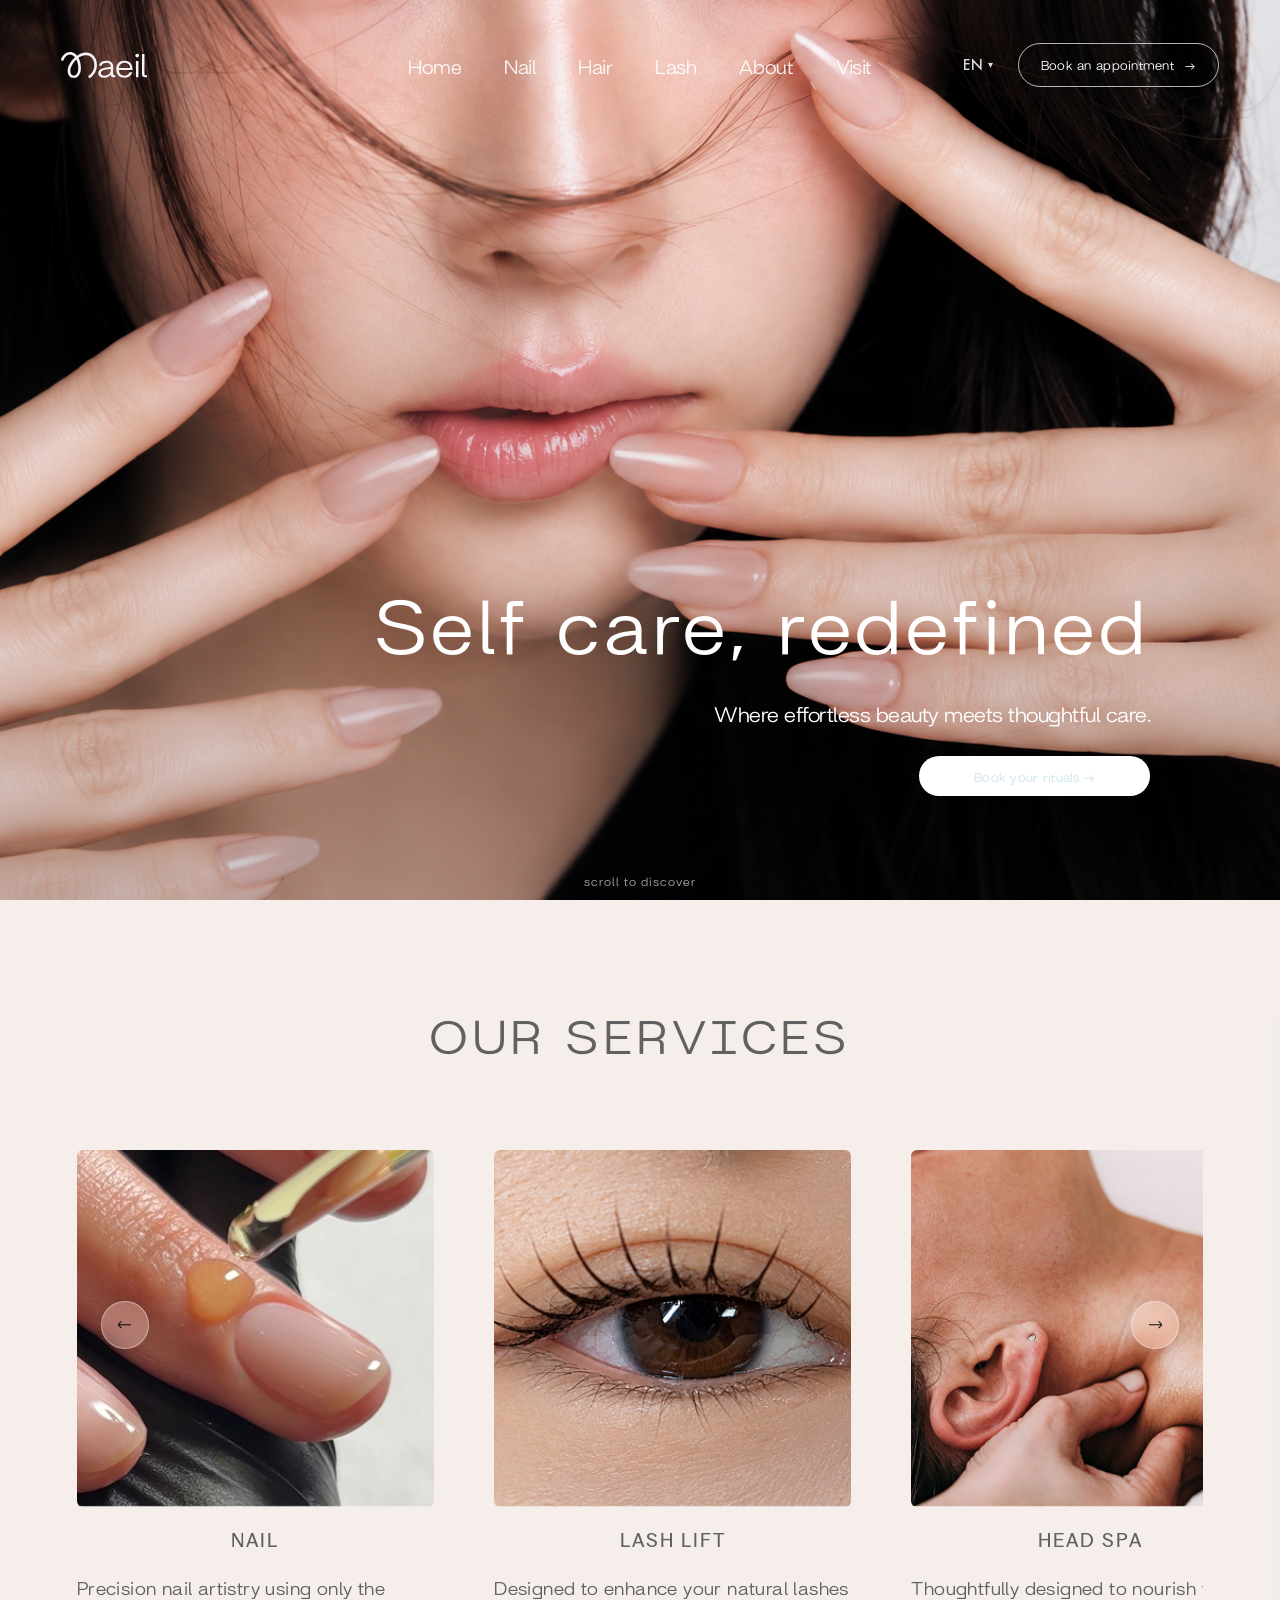
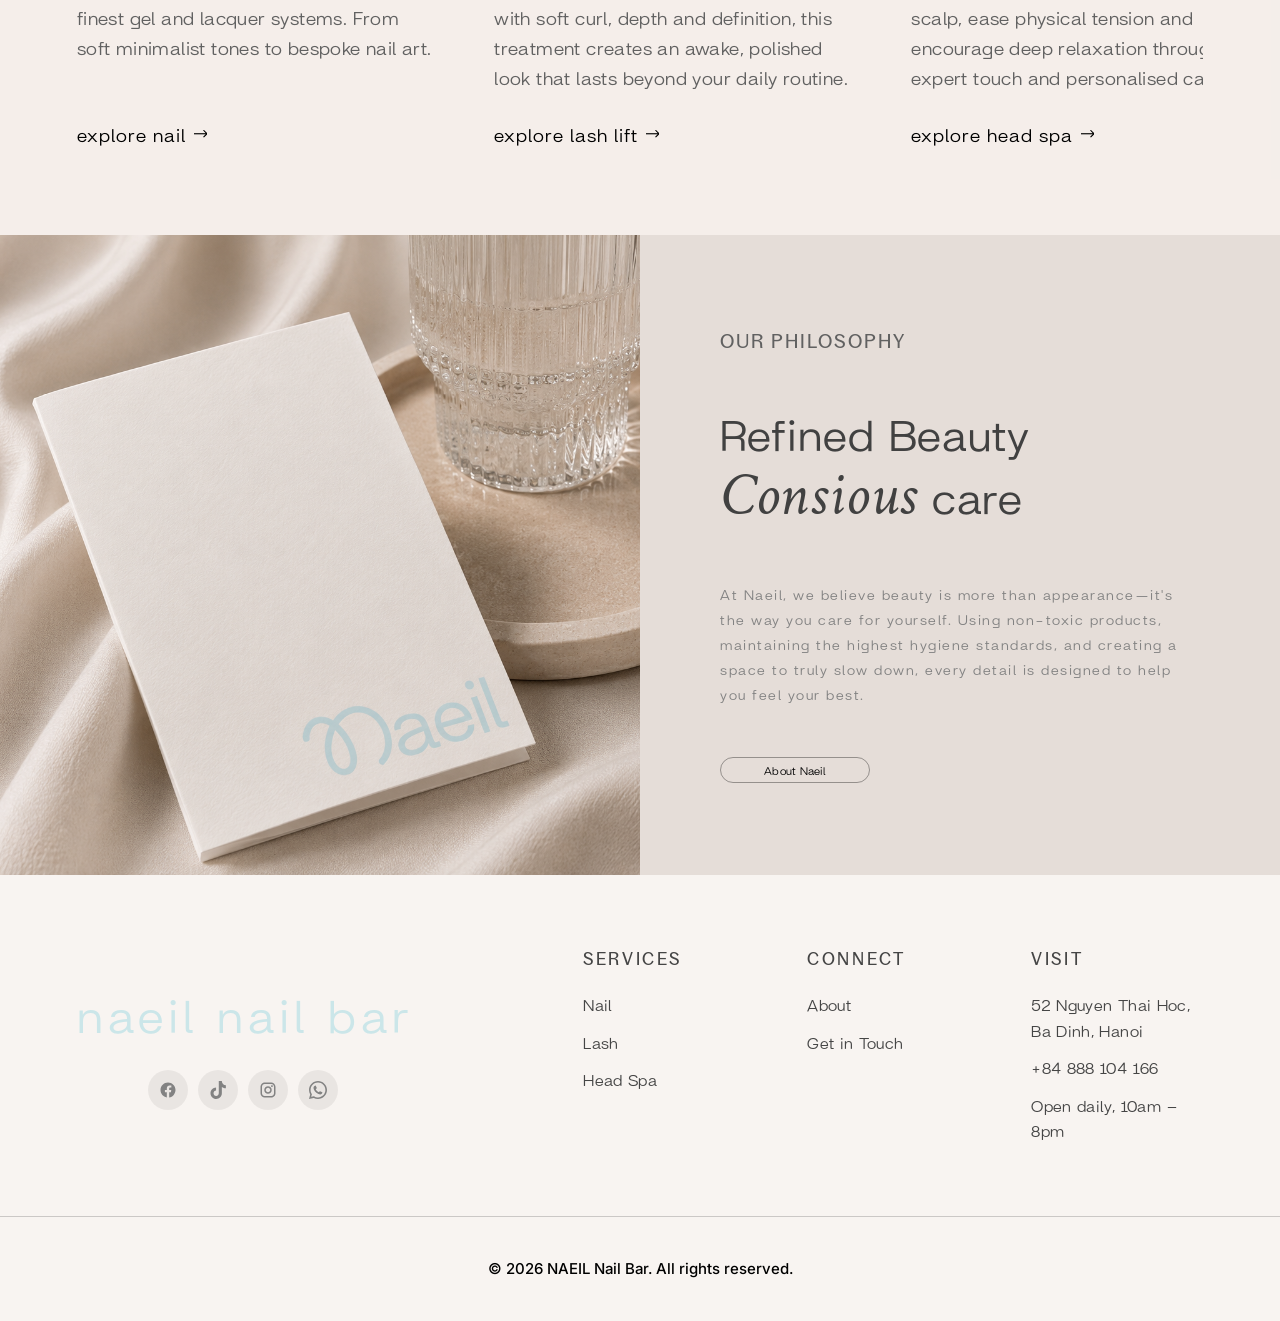
==== commit c63f4576: "update" ====
--- a/index.html
+++ b/index.html
@@ -13,6 +13,15 @@
 <script src="js/i18n.js"></script>
 </head>
 <body>
+<script>
+(function(){
+  try {
+    if (sessionStorage.getItem('naeilPreloaderShown') === '1') {
+      document.documentElement.classList.add('preload-skip');
+    }
+  } catch (e) {}
+})();
+</script>
 
 <!-- ============ PRELOADER ============ -->
 <div id="preloader" class="preloader" role="status" aria-live="polite" aria-label="Loading">
@@ -70,6 +79,26 @@
         <span data-i18n="nav.book">Book an appointment</span>
         <span class="btn-arrow" aria-hidden="true">&rarr;</span>
       </button>
+      <div class="mobile-lang-switcher">
+        <button type="button" class="mobile-lang-trigger" aria-haspopup="true" aria-expanded="false" aria-label="Change language">
+          <span class="lang-switcher-label">EN</span>
+          <span class="mobile-lang-chevron" aria-hidden="true">&#9662;</span>
+        </button>
+        <div class="mobile-lang-dropdown" role="listbox" aria-label="Select language">
+          <button type="button" class="mobile-lang-option is-selected" data-lang-option="en" role="option" aria-checked="true">
+            <span class="mobile-lang-code">EN</span>
+            <span class="mobile-lang-name" data-i18n="lang.en">English</span>
+          </button>
+          <button type="button" class="mobile-lang-option" data-lang-option="vi" role="option" aria-checked="false">
+            <span class="mobile-lang-code">VI</span>
+            <span class="mobile-lang-name" data-i18n="lang.vi">Tiếng Việt</span>
+          </button>
+          <button type="button" class="mobile-lang-option" data-lang-option="zh" role="option" aria-checked="false">
+            <span class="mobile-lang-code">中文</span>
+            <span class="mobile-lang-name" data-i18n="lang.zh">中文</span>
+          </button>
+        </div>
+      </div>
       <button class="nav-toggle" aria-label="Open menu" aria-expanded="false" aria-controls="megaMenuOverlay">
         <span></span><span></span><span></span>
       </button>
@@ -175,16 +204,13 @@
         <li><a href="nail.html" data-i18n="footer.nail">Nail</a></li>
         <li><a href="lash.html" data-i18n="footer.lash">Lash</a></li>
         <li><a href="head-spa.html" data-i18n="footer.headspa">Head Spa</a></li>
-        <li><a href="#" data-i18n="footer.rituals">Rituals</a></li>
-        <li><a href="#" data-i18n="footer.giftcards">Gift Cards</a></li>
       </ul>
     </div>
 
     <div class="footer-col">
-      <h4 data-i18n="footer.about">About</h4>
+      <h4 data-i18n="footer.connect">Connect</h4>
       <ul>
-        <li><a href="visit.html" data-i18n="footer.aboutlink">visit</a></li>
-        <li><a href="#" data-i18n="footer.careers">Careers</a></li>
+        <li><a href="about.html" data-i18n="footer.aboutlink2">About</a></li>
         <li><a href="#" data-i18n="footer.getintouch">Get in Touch</a></li>
       </ul>
     </div>
--- a/css/style.css
+++ b/css/style.css
@@ -149,6 +149,15 @@
   overflow: hidden;
   height: 100%;
 }
+/* One-time welcome, not a per-page loader: a tiny synchronous inline
+   script at the very top of <body> (before the #preloader markup) adds
+   this class when sessionStorage shows the visitor already saw the
+   preloader earlier in this browser session. Because it runs before
+   the browser ever paints the #preloader div, this hides it with zero
+   flash on every page after the first. */
+html.preload-skip .preloader {
+  display: none !important;
+}
 .preloader {
   position: fixed;
   inset: 0;
@@ -160,29 +169,34 @@
   background: var(--cream);
   opacity: 1;
   visibility: visible;
-  transition: opacity .65s cubic-bezier(.4,0,.2,1), visibility 0s linear .65s;
+  will-change: opacity;
+  transition: opacity .45s cubic-bezier(.4,0,.2,1), visibility 0s linear .45s;
 }
 /* Added by script.js once loading is actually done. opacity/visibility
-   are transitioned (the ~650ms fade the brief asks for); pointer-events
-   drops immediately so the real page underneath feels responsive right
-   away instead of waiting out the fade. */
+   are transitioned (a quick ~450ms fade — long enough to avoid a hard
+   cut, short enough not to feel like a second wait after the logo is
+   already done); pointer-events drops immediately so the real page
+   underneath feels responsive right away instead of waiting out the fade. */
 .preloader.is-done {
   opacity: 0;
   visibility: hidden;
   pointer-events: none;
 }
-/* The photo itself — oversized (-40px inset + scale) so the blur's
-   own soft edge never reveals a hard boundary at the viewport edge.
-   blur+reduced-contrast+lifted-brightness is what keeps this reading
-   as "intentionally soft", not a slow/broken image. */
+/* The photo itself — oversized (-28px inset + scale) so the blur's own
+   soft edge never reveals a hard boundary at the viewport edge. Blur
+   radius is kept as small as the "soft focus" look allows (was 28px —
+   dropped to 20px) because a full-viewport CSS blur is one of the more
+   expensive things a browser paints; a smaller radius over a smaller
+   overscan area is the main lever for making the preloader's first
+   paint land quickly instead of hitching. */
 .preloader-bg {
   position: absolute;
-  inset: -40px;
+  inset: -28px;
   background-size: cover;
   background-position: center;
   background-repeat: no-repeat;
-  filter: blur(28px) saturate(82%) brightness(1.1) contrast(0.9);
-  transform: scale(1.06);
+  filter: blur(20px) saturate(82%) brightness(1.1) contrast(0.9);
+  transform: scale(1.06) translateZ(0);
 }
 /* Warm, milky wash over the photo — this is what gives the muted
    NAEIL color treatment rather than a raw blurred photo. */
@@ -199,24 +213,28 @@
   flex-direction: column;
   align-items: center;
 }
-/* The logo IS the loading animation — a slow diagonal reveal (clip-
-   path sweeping the same direction the mark's two loops naturally
-   flow, upper-left to lower-right) rather than a spinner. Explicit
-   0/20/50/80/100% stops match the brief's own spec; the shared
-   18-percentage-point slant between the top/bottom edges at every
-   stop keeps the sweep a single consistent diagonal, never a straight
-   vertical wipe. animationend on this element is what script.js
-   waits for before it's allowed to close the preloader. */
+/* The logo IS the loading animation — a diagonal reveal (clip-path
+   sweeping the same direction the mark's two loops naturally flow,
+   upper-left to lower-right) rather than a spinner. Same 0/20/50/80/
+   100% shape/slant as before; duration was cut from 2s to 1.1s (2s was
+   the actual root cause of the "chậm quá" report — script.js gates
+   closing the preloader on this animation's own animationend, so a 2s
+   animation put a hard 2s+ floor under every page load no matter how
+   fast the real assets were). will-change hints the browser to put
+   this element on its own compositor layer up front instead of
+   discovering mid-animation that it needs to, which is what removes
+   the small stutter at the very start of the sweep. */
 .preloader-logo {
   width: clamp(48px, 5vw, 68px);
   height: auto;
   display: block;
   opacity: 0;
-  animation: preloaderLogoDraw 2s cubic-bezier(.65,0,.35,1) .15s forwards;
+  will-change: clip-path, opacity;
+  animation: preloaderLogoDraw 1.1s cubic-bezier(.65,0,.35,1) .08s forwards;
 }
 @keyframes preloaderLogoDraw {
   0%   { clip-path: polygon(0 0, -15% 0, -33% 100%, 0 100%); opacity: 0; }
-  8%   { opacity: 1; }
+  14%  { opacity: 1; }
   20%  { clip-path: polygon(0 0, 22% 0, 4% 100%, 0 100%); }
   50%  { clip-path: polygon(0 0, 55% 0, 37% 100%, 0 100%); }
   80%  { clip-path: polygon(0 0, 85% 0, 67% 100%, 0 100%); }
@@ -246,6 +264,26 @@
   letter-spacing: 8px;
   color: var(--ink-soft);
   text-transform: uppercase;
+}
+
+/* Home "Our Services" heading — scoped override (base .eyebrow.center
+   above is shared; Head Spa already has its own equivalent override at
+   .spa-services .eyebrow.center further down). VI's new copy
+   ("DỊCH VỤ TẠI NAEIL", 17 characters) must never wrap to a 2nd line,
+   so this reuses the exact same proven desktop/mobile scale as Head
+   Spa's own eyebrow — that formula was already verified safe down to
+   320px for a longer 21-character string, so it has comfortable margin
+   here too. */
+.services .eyebrow.center {
+  font-size: clamp(32px, 4vw, 55px);
+  letter-spacing: 5.5px;
+}
+@media (max-width: 1023px) {
+  .services .eyebrow.center {
+    font-size: clamp(18px, 6vw, 30px);
+    letter-spacing: 0.08em;
+    white-space: nowrap;
+  }
 }
 
 .btn {
@@ -497,10 +535,28 @@
    below) is used instead — the two never appear at the same time.
    ===================================================== */
 @media (min-width: 1024px) {
+  /* Fluid horizontal compression (narrow-desktop fix) — logo size
+     (26px), nav-link font-size (21.35px), and every element's own
+     content (text, CTA, language selector) are NEVER touched below.
+     Only the SPACING around them compresses: outer nav padding, the
+     grid's column-gap, the gap between nav links, each link's own
+     inline padding, the navbar-right gap, and the Book CTA's padding.
+     Every clamp() here is calibrated so its ceiling is the exact
+     original fixed value, reached at/above 1440px (unchanged "large
+     desktop" look) and its floor is the tightest value used at
+     1024px, the lower edge of this same desktop tier — nothing new
+     happens below 1024px, where the existing hamburger/drawer nav
+     (untouched) takes over. white-space:nowrap on nav-links a is a
+     hard guarantee that labels never wrap regardless of how tight the
+     available space gets. grid-template-columns uses minmax(0, 1fr)
+     (not bare 1fr) so the two outer columns are allowed to shrink
+     toward the center column instead of forcing the whole grid wider
+     than the viewport. */
   .navbar {
     display: grid;
-    grid-template-columns: 1fr auto 1fr;
-    column-gap: 24px;
+    grid-template-columns: minmax(0, 1fr) auto minmax(0, 1fr);
+    column-gap: clamp(10px, 3.37vw - 24.5px, 24px);
+    padding-inline: clamp(32px, 11.5vw - 86px, 80px);
   }
   .logo { justify-self: start; }
 
@@ -509,7 +565,7 @@
     justify-self: center;
     align-items: center;
     justify-content: center;
-    gap: clamp(22px, 2.8vw, 36px);
+    gap: clamp(14px, 5.29vw - 40.15px, 36px);
   }
   .nav-links a {
     font-family: var(--font-display);
@@ -521,21 +577,23 @@
     color: var(--white);
     text-decoration: none;
     opacity: .9;
-    padding-inline: 10px;
+    white-space: nowrap;
+    padding-inline: clamp(4px, 1.44vw - 10.8px, 10px);
     transition: opacity .25s ease, color .25s ease;
   }
   .nav-links a:hover { opacity: 1; }
 
-  .navbar-right { justify-self: end; }
+  .navbar-right { justify-self: end; gap: clamp(8px, 2.4vw - 16.6px, 18px); }
   .nav-toggle { display: none; }
-  .nav-book-btn { display: inline-flex; }
-  /* .lang-switcher's desktop display:flex override lives next to its
-     own base rule below (in the LANGUAGE SWITCHER section) — NOT here.
-     Putting it here would place an equal-specificity override BEFORE
-     the unconditional base rule that also sets `display`, and the
-     later, unconditional rule would win the cascade regardless of
-     this media query (same bug class fixed twice earlier on
-     .nail-hero-content / .spa-hero-content — see notes there). */
+  .nav-book-btn { display: inline-flex; padding-inline: clamp(14px, 2.89vw - 15.5px, 26px); }
+  /* .lang-switcher's desktop display:flex override (and its own
+     compressed margin-right) lives next to its own base rule below
+     (in the LANGUAGE SWITCHER section) — NOT here. Putting it here
+     would place an equal-specificity override BEFORE the unconditional
+     base rule that also sets `display`, and the later, unconditional
+     rule would win the cascade regardless of this media query (same
+     bug class fixed twice earlier on .nail-hero-content /
+     .spa-hero-content — see notes there). */
 }
 
 /* =====================================================
@@ -562,7 +620,13 @@
   margin-right: 12px;
 }
 @media (min-width: 1024px) {
-  .lang-switcher { display: flex; }
+  /* Same fluid narrow-desktop compression as the nav block above —
+     ceiling (12px) matches the original fixed value at 1440px+,
+     floor (4px) is the tightest value at 1024px. */
+  .lang-switcher {
+    display: flex;
+    margin-right: clamp(4px, 1.92vw - 15.7px, 12px);
+  }
 }
 
 .lang-switcher-trigger {
@@ -666,6 +730,111 @@
 .mega-menu-lang-option.is-selected .lang-check { opacity: 1; }
 
 /* =====================================================
+   MOBILE HEADER LANGUAGE SELECTOR — lives in the mobile-only
+   top bar (<1024px), between the Book button (hidden on mobile)
+   and the hamburger, so visually it sits right before the
+   hamburger: [ NAEIL ] ... [ VI ˅ ] [ ☰ ]. This is a separate,
+   mobile-only component from .lang-switcher above (desktop-only,
+   >=1024px) and from the Language group inside the mega-menu
+   drawer further below (left completely untouched, still there
+   as before) — all three reuse the same [data-lang-option] click
+   handling in i18n.js, so picking a language anywhere keeps every
+   instance on the page in sync. Deliberately quieter than the
+   desktop popover on purpose — small hairline-bordered card, no
+   9999px pill, no heavy shadow — so it reads as part of the
+   editorial header rather than a bolted-on generic UI widget. */
+.mobile-lang-switcher {
+  position: relative;
+  display: flex;
+  align-items: center;
+}
+@media (min-width: 1024px) {
+  .mobile-lang-switcher { display: none; }
+}
+
+.mobile-lang-trigger {
+  display: inline-flex;
+  align-items: center;
+  gap: 4px;
+  background: none;
+  border: none;
+  padding: 4px 2px;
+  cursor: pointer;
+  font-family: var(--font-body);
+  font-size: 13px;
+  font-weight: 500;
+  letter-spacing: .02em;
+  color: var(--white);
+  opacity: .9;
+  transition: opacity .25s ease, color .25s ease;
+}
+.mobile-lang-trigger:hover { opacity: 1; }
+.navbar.is-fixed .mobile-lang-trigger { color: var(--ink); }
+
+.mobile-lang-chevron {
+  font-size: 9px;
+  line-height: 1;
+  opacity: .8;
+  transition: transform .25s ease;
+}
+.mobile-lang-switcher.is-open .mobile-lang-chevron { transform: rotate(180deg); }
+
+.mobile-lang-dropdown {
+  position: absolute;
+  top: calc(100% + 14px);
+  right: 0;
+  min-width: 118px;
+  background: var(--cream);
+  border: 1px solid rgba(0,0,0,0.08);
+  border-radius: 4px;
+  box-shadow: 0 6px 18px rgba(0,0,0,0.09);
+  padding: 4px;
+  display: flex;
+  flex-direction: column;
+  opacity: 0;
+  visibility: hidden;
+  transform: translateY(-4px);
+  transition: opacity .18s ease, transform .18s ease, visibility .18s ease;
+  z-index: 10;
+}
+.mobile-lang-switcher.is-open .mobile-lang-dropdown {
+  opacity: 1;
+  visibility: visible;
+  transform: translateY(0);
+}
+
+.mobile-lang-option {
+  display: flex;
+  align-items: baseline;
+  gap: 8px;
+  width: 100%;
+  background: none;
+  border: none;
+  padding: 8px;
+  cursor: pointer;
+  font-family: var(--font-body);
+  text-align: left;
+  color: var(--ink-soft);
+  opacity: .65;
+  transition: opacity .2s ease, color .2s ease;
+}
+.mobile-lang-option:hover { opacity: 1; }
+.mobile-lang-option.is-selected { color: var(--ink); opacity: 1; }
+.mobile-lang-option .mobile-lang-code {
+  font-size: 11px;
+  letter-spacing: .04em;
+  min-width: 26px;
+  flex: none;
+}
+.mobile-lang-option .mobile-lang-name {
+  font-size: 12.5px;
+}
+.mobile-lang-option.is-selected .mobile-lang-name {
+  text-decoration: underline;
+  text-underline-offset: 3px;
+}
+
+/* =====================================================
    MEGA MENU — opened by the hamburger, in the spirit of
    rhodeskin.com's nav drawer: full-height panel, dark backdrop,
    each destination shown as an image + title + description row,
@@ -982,6 +1151,22 @@
   color: var(--ink-soft);
   align-self: stretch;
   margin: 0;
+}
+
+/* Home "Our Services" cards — Vietnamese-only description refinement.
+   .service-card p above (20px) is currently used ONLY by these 3 Home
+   cards (Head Spa has its own .spa-services-scoped override further
+   down), but this is still written as an explicit, doubly-scoped
+   override — to .services (Home's section id="services" only) AND to
+   html[data-locale="vi"] — rather than edited in place, so English and
+   Chinese keep the original 20px/1.5 exactly as-is, and nothing here
+   could ever leak onto another page's cards even if one starts reusing
+   the bare .service-card class later. Slightly smaller + a touch more
+   line-height keeps the title (unchanged, still 20px/uppercase/2px
+   tracking) reading as clearly stronger than the description. */
+html[data-locale="vi"] .services .service-card p {
+  font-size: 17px;
+  line-height: 1.6;
 }
 
 /* ---- Head Spa service-card typography hierarchy (scoped) ----
@@ -3231,6 +3416,14 @@
   }
 }
 
+/* Vietnamese-only: the "Our Ritual" 5-step journey section is removed
+   entirely for the VI locale per explicit request. EN and ZH keep this
+   section unchanged — scoped via the existing html[data-locale="vi"]
+   mechanism so no HTML is duplicated and nothing else is affected. */
+html[data-locale="vi"] .about-ritual {
+  display: none;
+}
+
 /* =====================================================
    ABOUT PAGE — Our Space
    ===================================================== */
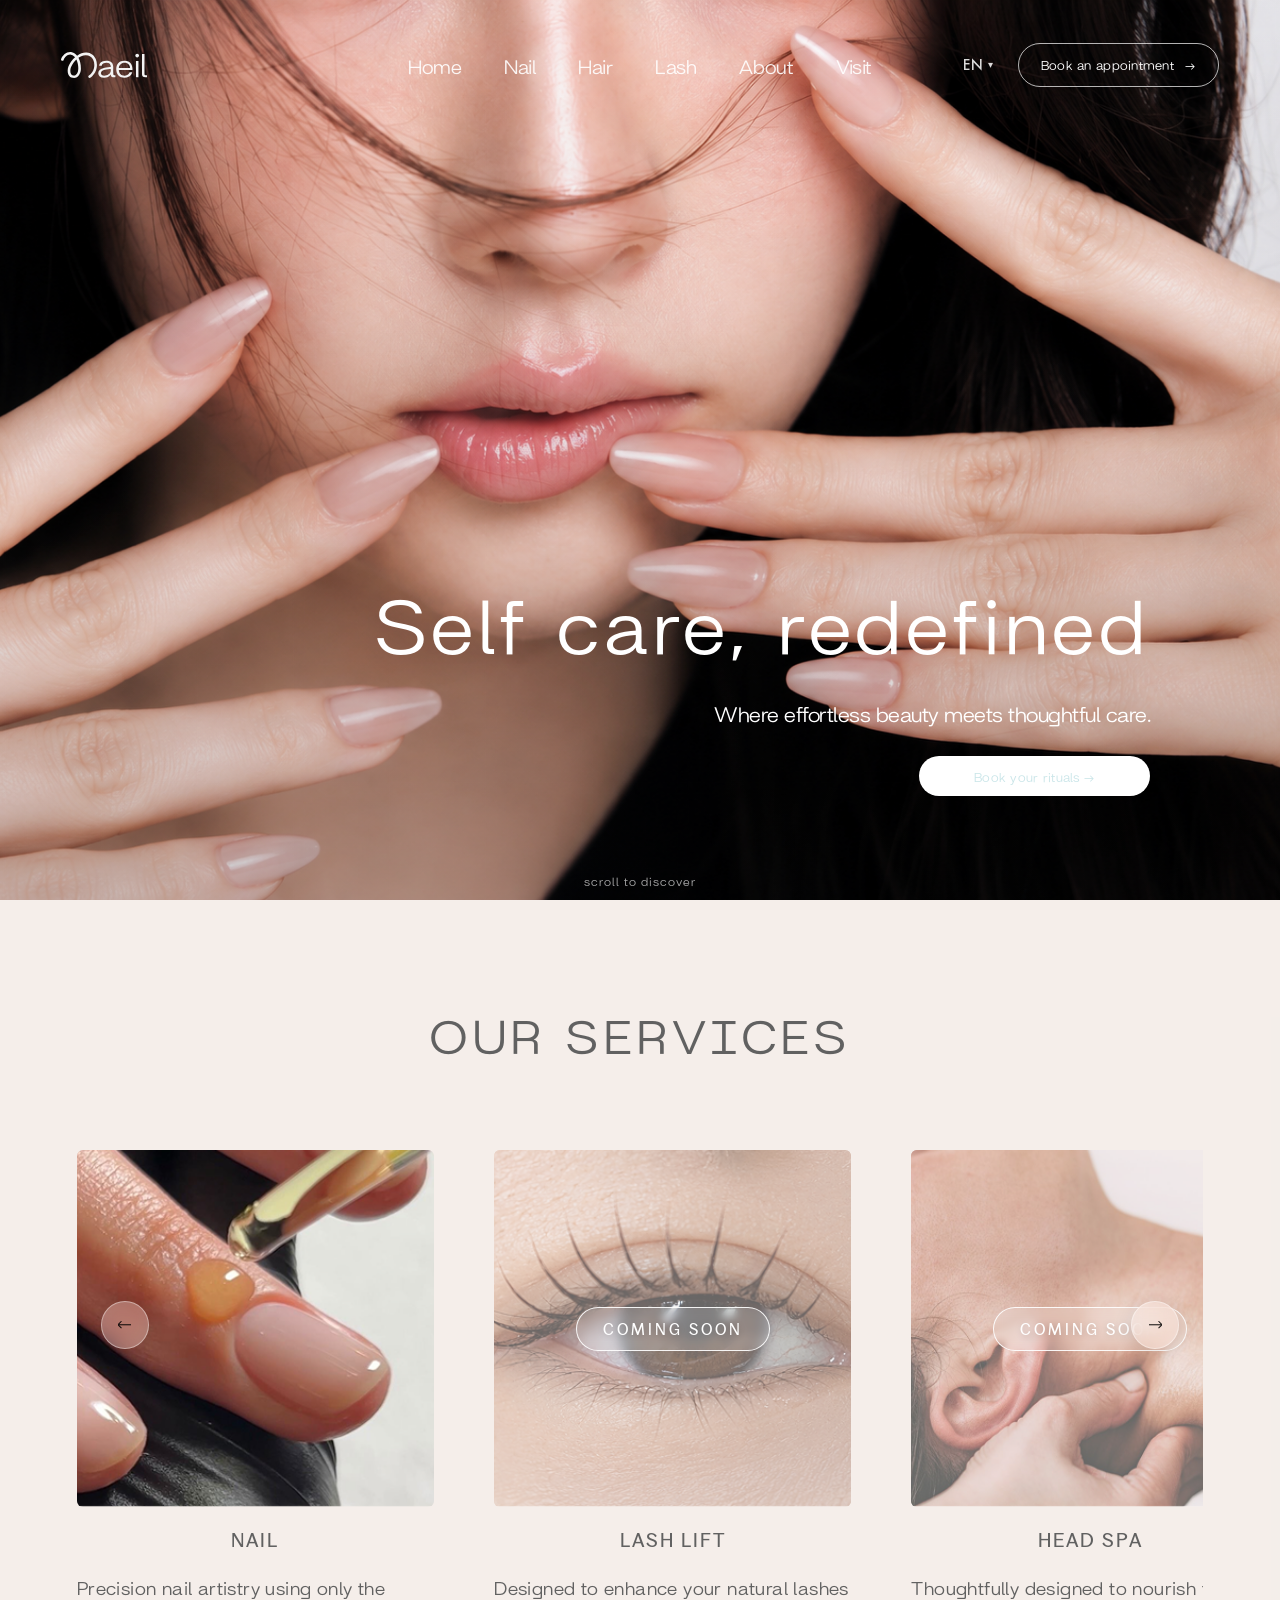
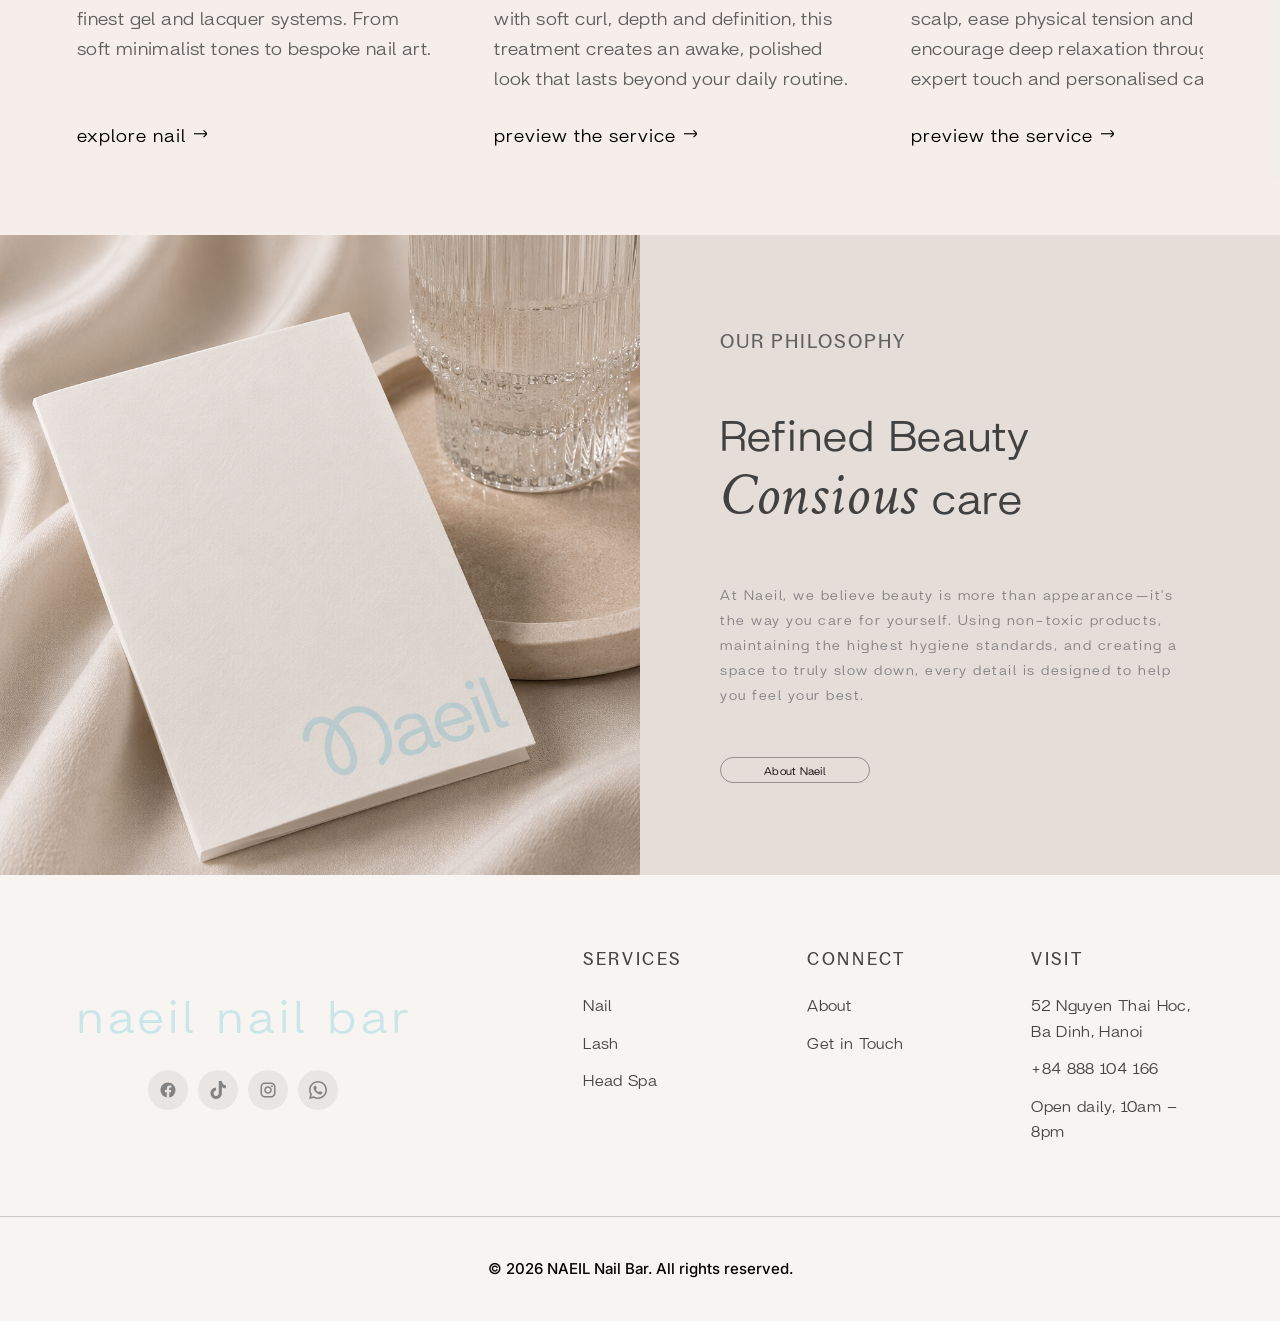
==== commit a30845fd: "update" ====
--- a/index.html
+++ b/index.html
@@ -110,10 +110,10 @@
     <div class="hero-bottom-row">
       <p class="hero-sub" data-i18n="home.hero.sub">Where effortless beauty meets thoughtful care.</p>
     </div>
-    <a href="#footer" class="btn btn-light" aria-label="Book your rituals">
+    <button type="button" class="btn btn-light" data-book-trigger aria-label="Open booking options">
       <span data-i18n="home.hero.cta">Book your rituals</span>
       <span class="btn-arrow" aria-hidden="true">&rarr;</span>
-    </a>
+    </button>
   </div>
 
   <div class="scroll-hint" data-i18n="home.hero.scroll">scroll to discover</div>
@@ -138,9 +138,10 @@
       </div>
     </article>
 
-    <article class="service-card" id="services-lash">
-      <a class="service-img" href="lash.html" aria-label="Explore Lash Lift">
+    <article class="service-card is-coming-soon" id="services-lash">
+      <a class="service-img" href="lash.html" aria-label="Preview Lash Lift (coming soon)">
         <img src="images/lash-lift.png" alt="Lash lift close-up of eye" loading="lazy">
+        <span class="cs-veil" aria-hidden="true"></span><span class="cs-badge" data-i18n="cs.badge">Coming soon</span>
       </a>
       <h3 data-i18n="home.services.lash.title">Lash Lift</h3>
       <div class="card-body">
@@ -149,9 +150,10 @@
       </div>
     </article>
 
-    <article class="service-card" id="services-hair">
-      <a class="service-img" href="head-spa.html" aria-label="Explore Head Spa">
+    <article class="service-card is-coming-soon" id="services-hair">
+      <a class="service-img" href="head-spa.html" aria-label="Preview Head Spa (coming soon)">
         <img src="images/head-spa.png" alt="Head spa neck massage close-up" loading="lazy">
+        <span class="cs-veil" aria-hidden="true"></span><span class="cs-badge" data-i18n="cs.badge">Coming soon</span>
       </a>
       <h3 data-i18n="home.services.spa.title">Head Spa</h3>
       <div class="card-body">
--- a/css/style.css
+++ b/css/style.css
@@ -1587,6 +1587,18 @@
   line-height: normal;
   letter-spacing: -0.48px;
   margin: 0;
+}
+/* Vietnamese-only: "Đẹp theo cách tự nhiên nhất." must stay on one
+   line (no manual break), which needs a slightly smaller size than
+   the base EN/ZH scale to fit comfortably — nowrap is desktop-only so
+   narrow mobile widths can still wrap naturally if ever needed. */
+html[data-locale="vi"] .nail-hero-sub {
+  font-size: clamp(20px, 2.6vw, 32px);
+}
+@media (min-width: 1024px) {
+  html[data-locale="vi"] .nail-hero-sub {
+    white-space: nowrap;
+  }
 }
 /* Longer supporting copy — matches .lash-hero-desc's typography and
    661px column width, so it doesn't stretch wider than Lash's does. */
@@ -3021,7 +3033,14 @@
 @media (max-width: 1023px) {
   /* Same 6.5vw curve as the desktop rule above, re-capped lower so size
      keeps tapering smoothly instead of jumping at the breakpoint. */
-  .about-hero-title { font-size: clamp(32px, 6.5vw, 68px); }
+  .about-hero-title {
+    font-size: clamp(32px, 6.5vw, 68px);
+    /* Desktop's 0.9375 line-height reads cramped once the heading wraps
+       to two short lines at mobile widths — nudged up for breathing
+       room between "Nơi bạn có thể" and "chậm lại." only; font-size,
+       letter-spacing and everything else above stays untouched. */
+    line-height: 1.15;
+  }
 }
 
 /* ---- Hero button icon (reused on .btn.btn-light) ---- */
@@ -3424,6 +3443,13 @@
   display: none;
 }
 
+/* Vietnamese-only: the Visit page map/location section (Google Map,
+   "A calm space, right in the city." heading, body copy, parking note)
+   is removed for the VI locale only. EN and ZH keep this section. */
+html[data-locale="vi"] .visit-find {
+  display: none;
+}
+
 /* =====================================================
    ABOUT PAGE — Our Space
    ===================================================== */
@@ -3459,6 +3485,14 @@
   letter-spacing: 0.3px;
   color: var(--ink-mid);
   margin: 36px 0 0;
+}
+/* Vietnamese-only: "Một không gian để / bạn chậm lại." runs wider than
+   the original EN/ZH heading at the base size, pushing past a
+   comfortable two-line fit in the text column. Sized down ~17-18%
+   (both clamp bounds) so it settles onto two natural lines without
+   touching layout, image, or spacing — EN/ZH keep the base size. */
+html[data-locale="vi"] .about-space-title {
+  font-size: clamp(25px, 2.8vw, 36px);
 }
 .about-space-copy {
   font-family: var(--font-display);
@@ -3475,6 +3509,11 @@
   grid-template-columns: 1.4fr 1fr;
   align-items: stretch;
   column-gap: clamp(16px, 2vw, 24px);
+  /* Only visible once the grid collapses to a single column (≤640px,
+     see below) — that's when the large image and the stack beneath it
+     become grid rows instead of side-by-side columns, and without a
+     row-gap they touch with no space between them. */
+  row-gap: 16px;
 }
 .about-space-img {
   border-radius: 12px;
@@ -3716,7 +3755,7 @@
   gap: 6px;
   font-family: var(--font-display);
   font-size: 14px;
-  color: var(--blue);
+  color: var(--ink-mid);
   text-decoration: none;
   border-bottom: 1px solid transparent;
   transition: border-color .2s ease, color .2s ease;
@@ -4098,3 +4137,393 @@
 @media (max-width: 480px) {
   .booking-modal { padding: 40px 26px 32px; border-radius: 20px; }
 }
+
+/* =====================================================
+   NAIL PAGE — Nail Menu (nail.html #menu) — additive only.
+   Sits right after the hero; "What Goes On Your Nail" now
+   closes the page, just above the footer. Reuses the Nail intro heading (.nail-eyebrow /
+   .services-subheading) and the Naeil Standard two-column
+   split rhythm. Everything new is scoped to .nm-* so no other
+   section or page is affected. Prices are real HTML text
+   (never images) so they stay readable on mobile.
+   ===================================================== */
+
+/* ---- Intro + section index ---- */
+.nm-intro {
+  display: flex;
+  flex-direction: column;
+  align-items: center;
+  gap: 32px;
+  padding: clamp(56px, 8vw, 110px) var(--gutter) clamp(48px, 6vw, 80px);
+  background: var(--cream);
+  text-align: center;
+  scroll-margin-top: 90px;
+}
+.nm-intro-sub { max-width: 880px; line-height: 1.6; }
+.nm-index {
+  display: flex;
+  flex-wrap: wrap;
+  justify-content: center;
+  gap: 12px;
+  margin-top: 8px;
+}
+.nm-index a {
+  display: inline-flex;
+  align-items: center;
+  gap: 10px;
+  height: 40px;
+  padding: 0 20px;
+  border: 1px solid rgba(0,0,0,0.18);
+  border-radius: 30px;
+  color: var(--ink-mid);
+  font-family: var(--font-condensed);
+  font-size: 15px;
+  letter-spacing: 1.5px;
+  text-transform: uppercase;
+  white-space: nowrap;
+  transition: all .25s ease;
+}
+.nm-index a:hover { background: var(--ink); border-color: var(--ink); color: var(--cream); }
+.nm-index-num {
+  font-family: var(--font-display);
+  font-size: 12px;
+  letter-spacing: 1px;
+  color: var(--icon-gray);
+  transition: color .25s ease;
+}
+.nm-index a:hover .nm-index-num { color: var(--tan); }
+.nm-unit {
+  margin: 0;
+  font-family: 'Crimson Text', serif;
+  font-style: italic;
+  font-size: 17px;
+  letter-spacing: 0.3px;
+  color: var(--ink-soft);
+}
+
+/* ---- Shared section heading: (01) + title + unit tag ---- */
+.nm-head, .nm-extras-head {
+  display: flex;
+  flex-direction: column;
+  align-items: flex-start;
+  gap: 14px;
+}
+.nm-num {
+  font-family: var(--font-display);
+  font-size: clamp(36px, 4vw, 56px);
+  font-weight: 400;
+  line-height: 1;
+  letter-spacing: 0.5px;
+  color: var(--ink-mid);
+}
+.nm-title {
+  margin: 0;
+  color: #616161;
+  font-family: var(--font-condensed);
+  font-size: 20px;
+  font-weight: 400;
+  letter-spacing: 3px;
+  text-transform: uppercase;
+}
+.nm-unit-tag {
+  font-family: var(--font-display);
+  font-size: 12px;
+  letter-spacing: 1px;
+  color: var(--icon-gray);
+}
+
+/* ---- Two-column split (list + photo), alternating ---- */
+.nm-split {
+  display: grid;
+  grid-template-columns: repeat(2, minmax(0, 1fr));
+  background: var(--cream);
+  scroll-margin-top: 90px;
+}
+.nm-split--reverse { background: var(--tan); }
+.nm-split-content {
+  display: flex;
+  flex-direction: column;
+  justify-content: center;
+  gap: 44px;
+  padding: clamp(56px, 7vw, 110px) clamp(24px, 6vw, 96px);
+}
+.nm-split-img { position: relative; min-height: 560px; overflow: hidden; }
+.nm-split-img img {
+  position: absolute; inset: 0;
+  width: 100%; height: 100%;
+  object-fit: cover;
+  transition: transform .8s ease;
+}
+.nm-split:hover .nm-split-img img { transform: scale(1.03); }
+
+/* ---- Menu rows ---- */
+.nm-list { display: flex; flex-direction: column; gap: 34px; margin: 0; padding: 0; }
+.nm-item-row {
+  display: flex;
+  align-items: baseline;
+  gap: 14px;
+}
+.nm-item-name {
+  margin: 0;
+  color: #414141;
+  font-family: var(--font-condensed);
+  font-size: 19px;
+  font-weight: 400;
+  letter-spacing: 2px;
+  text-transform: uppercase;
+  line-height: 1.3;
+}
+.nm-leader {
+  flex: 1 1 24px;
+  min-width: 24px;
+  border-bottom: 1px dotted rgba(0,0,0,0.28);
+  transform: translateY(-4px);
+}
+.nm-price {
+  display: inline-flex;
+  align-items: baseline;
+  gap: 6px;
+  flex-shrink: 0;
+  white-space: nowrap;
+  color: var(--ink-mid);
+  font-family: var(--font-display);
+}
+.nm-amount { font-size: 21px; letter-spacing: 1.5px; } /* no font-variant-numeric: Britanica maps tnum to circled digits */
+.nm-from {
+  font-family: var(--font-display);
+  font-size: 13px;
+  letter-spacing: 0.5px;
+  color: var(--icon-gray);
+}
+/* Chinese places 起 after the amount (150 起) */
+html[data-locale="zh"] .nm-from { order: 2; }
+.nm-item-desc {
+  margin: 10px 0 0;
+  max-width: 520px;
+  color: var(--ink-soft);
+  font-family: var(--font-display);
+  font-size: 15px;
+  line-height: 25px;
+  letter-spacing: 0.6px;
+}
+
+/* ---- (03) Design / Extension / Removal ---- */
+.nm-extras {
+  background: var(--cream);
+  padding: clamp(64px, 8vw, 120px) var(--gutter);
+  scroll-margin-top: 90px;
+}
+.nm-extras > * { max-width: 1280px; margin-left: auto; margin-right: auto; }
+.nm-gallery {
+  display: grid;
+  grid-template-columns: repeat(3, minmax(0, 1fr));
+  gap: clamp(14px, 3vw, 44px);
+  margin-top: clamp(40px, 5vw, 64px);
+  margin-bottom: clamp(56px, 6vw, 88px);
+}
+.nm-photo { margin: 0; display: flex; flex-direction: column; align-items: center; gap: 14px; }
+.nm-photo img {
+  width: 100%;
+  aspect-ratio: 4 / 5;
+  object-fit: cover;
+  border-radius: 6px;
+}
+.nm-photo figcaption {
+  font-family: 'Crimson Text', serif;
+  font-style: italic;
+  font-size: 20px;
+  letter-spacing: 0.5px;
+  color: var(--ink-soft);
+}
+.nm-columns {
+  display: grid;
+  grid-template-columns: repeat(3, minmax(0, 1fr));
+  gap: clamp(32px, 4vw, 64px);
+}
+.nm-col {
+  border-top: 1px solid var(--line);
+  padding-top: 28px;
+  scroll-margin-top: 110px;
+}
+.nm-col-title {
+  margin: 0 0 28px;
+  color: #616161;
+  font-family: var(--font-condensed);
+  font-size: 18px;
+  font-weight: 400;
+  letter-spacing: 3px;
+  text-transform: uppercase;
+}
+.nm-list--compact { gap: 18px; }
+.nm-list--compact .nm-item-name {
+  font-family: var(--font-display);
+  font-size: 16px;
+  letter-spacing: 0.8px;
+  text-transform: none;
+  color: var(--ink-mid);
+}
+.nm-list--compact .nm-amount { font-size: 18px; letter-spacing: 1px; }
+.nm-note {
+  margin-top: -6px;
+  color: var(--icon-gray);
+  font-family: var(--font-display);
+  font-size: 13px;
+  line-height: 20px;
+  letter-spacing: 0.4px;
+}
+.nm-unit--foot {
+  margin-top: clamp(48px, 5vw, 72px);
+  text-align: center;
+}
+
+/* ---- Responsive ---- */
+@media (max-width: 1024px) {
+  .nm-split, .nm-split--reverse { grid-template-columns: 1fr; }
+  .nm-split--reverse .nm-split-img { order: 2; }
+  .nm-split-img { min-height: 0; aspect-ratio: 4 / 3; }
+  .nm-columns { grid-template-columns: 1fr; gap: 44px; }
+}
+@media (max-width: 720px) {
+  .nm-index { gap: 8px; }
+  .nm-index a { height: 36px; padding: 0 14px; font-size: 13px; letter-spacing: 1px; }
+  .nm-split-content { gap: 36px; padding: 56px 24px; }
+  .nm-split-img { aspect-ratio: 4 / 5; }
+  .nm-list { gap: 30px; }
+  .nm-item-name { font-size: 17px; letter-spacing: 1.5px; }
+  .nm-amount { font-size: 19px; }
+  .nm-item-desc { font-size: 15px; line-height: 24px; letter-spacing: 0.3px; }
+  .nm-gallery { gap: 10px; }
+  .nm-photo figcaption { font-size: 16px; }
+  .nm-unit { font-size: 16px; }
+}
+
+/* =====================================================
+   COMING SOON — Lash Lift + Head Spa (additive only)
+   Home: .service-card.is-coming-soon gets a light veil
+   over its photo and a centred "COMING SOON" pill; the
+   card and its link still open the service page.
+   Service pages (body.cs-page): the whole preview stays
+   visible under a light cream veil; a floating notice
+   sits in the hero. The navbar (z 50) stays above every
+   veil and all veils ignore pointer events, so nav, the
+   language switcher, footer links and the Instagram
+   link keep working.
+   ===================================================== */
+.cs-veil {
+  position: absolute;
+  inset: 0;
+  background: rgba(248, 244, 241, 0.42);
+  pointer-events: none;
+}
+
+/* ---- Home cards ---- */
+.service-card.is-coming-soon .service-img { position: relative; }
+.service-card.is-coming-soon .service-img .cs-veil { z-index: 1; }
+.cs-badge {
+  position: absolute;
+  top: 50%;
+  left: 50%;
+  z-index: 2;
+  transform: translate(-50%, -50%);
+  display: inline-flex;
+  align-items: center;
+  justify-content: center;
+  height: 44px;
+  padding: 0 26px;
+  border: 1px solid rgba(255, 255, 255, 0.9);
+  border-radius: 30px;
+  background: rgba(255, 255, 255, 0.16);
+  -webkit-backdrop-filter: blur(4px);
+  backdrop-filter: blur(4px);
+  color: var(--white);
+  font-family: var(--font-condensed);
+  font-size: 16px;
+  font-weight: 400;
+  letter-spacing: 3px;
+  text-transform: uppercase;
+  white-space: nowrap;
+  text-shadow: 0 1px 6px rgba(0, 0, 0, 0.18);
+  pointer-events: none;
+}
+@media (max-width: 720px) {
+  .cs-badge { height: 38px; padding: 0 20px; font-size: 14px; letter-spacing: 2.5px; }
+}
+
+/* ---- Service pages: veil over hero + content sections ---- */
+.cs-hero .cs-veil--hero { z-index: 4; background: rgba(248, 244, 241, 0.5); }
+/* The hero copy stays as a soft preview behind the notice, so the
+   notice never competes with it (Head Spa's copy is centred). */
+.cs-hero .hero-content,
+.cs-hero .spa-hero-content { opacity: 0.45; }
+.cs-page [data-cs-veil] { position: relative; }
+.cs-page [data-cs-veil]::after {
+  content: "";
+  position: absolute;
+  inset: 0;
+  z-index: 6;
+  background: rgba(248, 244, 241, 0.4);
+  pointer-events: none;
+}
+
+/* ---- Floating notice (hero) ---- */
+.cs-notice {
+  position: absolute;
+  top: 50%;
+  left: 50%;
+  z-index: 40;
+  transform: translate(-50%, -50%);
+  width: min(560px, calc(100% - 48px));
+  box-sizing: border-box;
+  display: flex;
+  flex-direction: column;
+  align-items: center;
+  gap: 18px;
+  padding: clamp(32px, 4vw, 48px) clamp(24px, 4vw, 48px);
+  border-radius: 10px;
+  background: rgba(248, 244, 241, 0.9);
+  -webkit-backdrop-filter: blur(10px);
+  backdrop-filter: blur(10px);
+  box-shadow: 0 12px 40px rgba(0, 0, 0, 0.08);
+  text-align: center;
+  color: var(--ink);
+}
+.cs-notice-title {
+  margin: 0;
+  font-family: 'Cormorant Garamond', 'Britanica', serif;
+  font-size: clamp(28px, 3.2vw, 40px);
+  font-weight: 400;
+  line-height: 1.15;
+  letter-spacing: 0.2px;
+  color: var(--ink);
+}
+.cs-notice-rule { width: 40px; height: 1px; background: rgba(0, 0, 0, 0.3); }
+.cs-notice-copy {
+  margin: 0;
+  font-family: 'Cormorant Garamond', 'Britanica', serif;
+  font-size: clamp(18px, 1.6vw, 21px);
+  line-height: 1.4;
+  color: var(--ink-mid);
+}
+.cs-notice-link {
+  margin-top: 6px;
+  padding-bottom: 3px;
+  border-bottom: 1px solid currentColor;
+  font-family: 'Cormorant Garamond', 'Britanica', serif;
+  font-size: clamp(17px, 1.5vw, 20px);
+  color: var(--ink);
+  transition: opacity .25s ease;
+}
+.cs-notice-link:hover { opacity: .65; }
+
+/* ---- Disabled booking CTAs ---- */
+.btn.cs-btn,
+.btn.cs-btn:hover {
+  background: rgba(255, 255, 255, 0.75);
+  color: var(--icon-gray);
+  cursor: not-allowed;
+  letter-spacing: 2px;
+  text-transform: uppercase;
+  font-size: 13px;
+}
+.cs-price { cursor: default; }
+.cs-price:hover { border-bottom-color: transparent; }
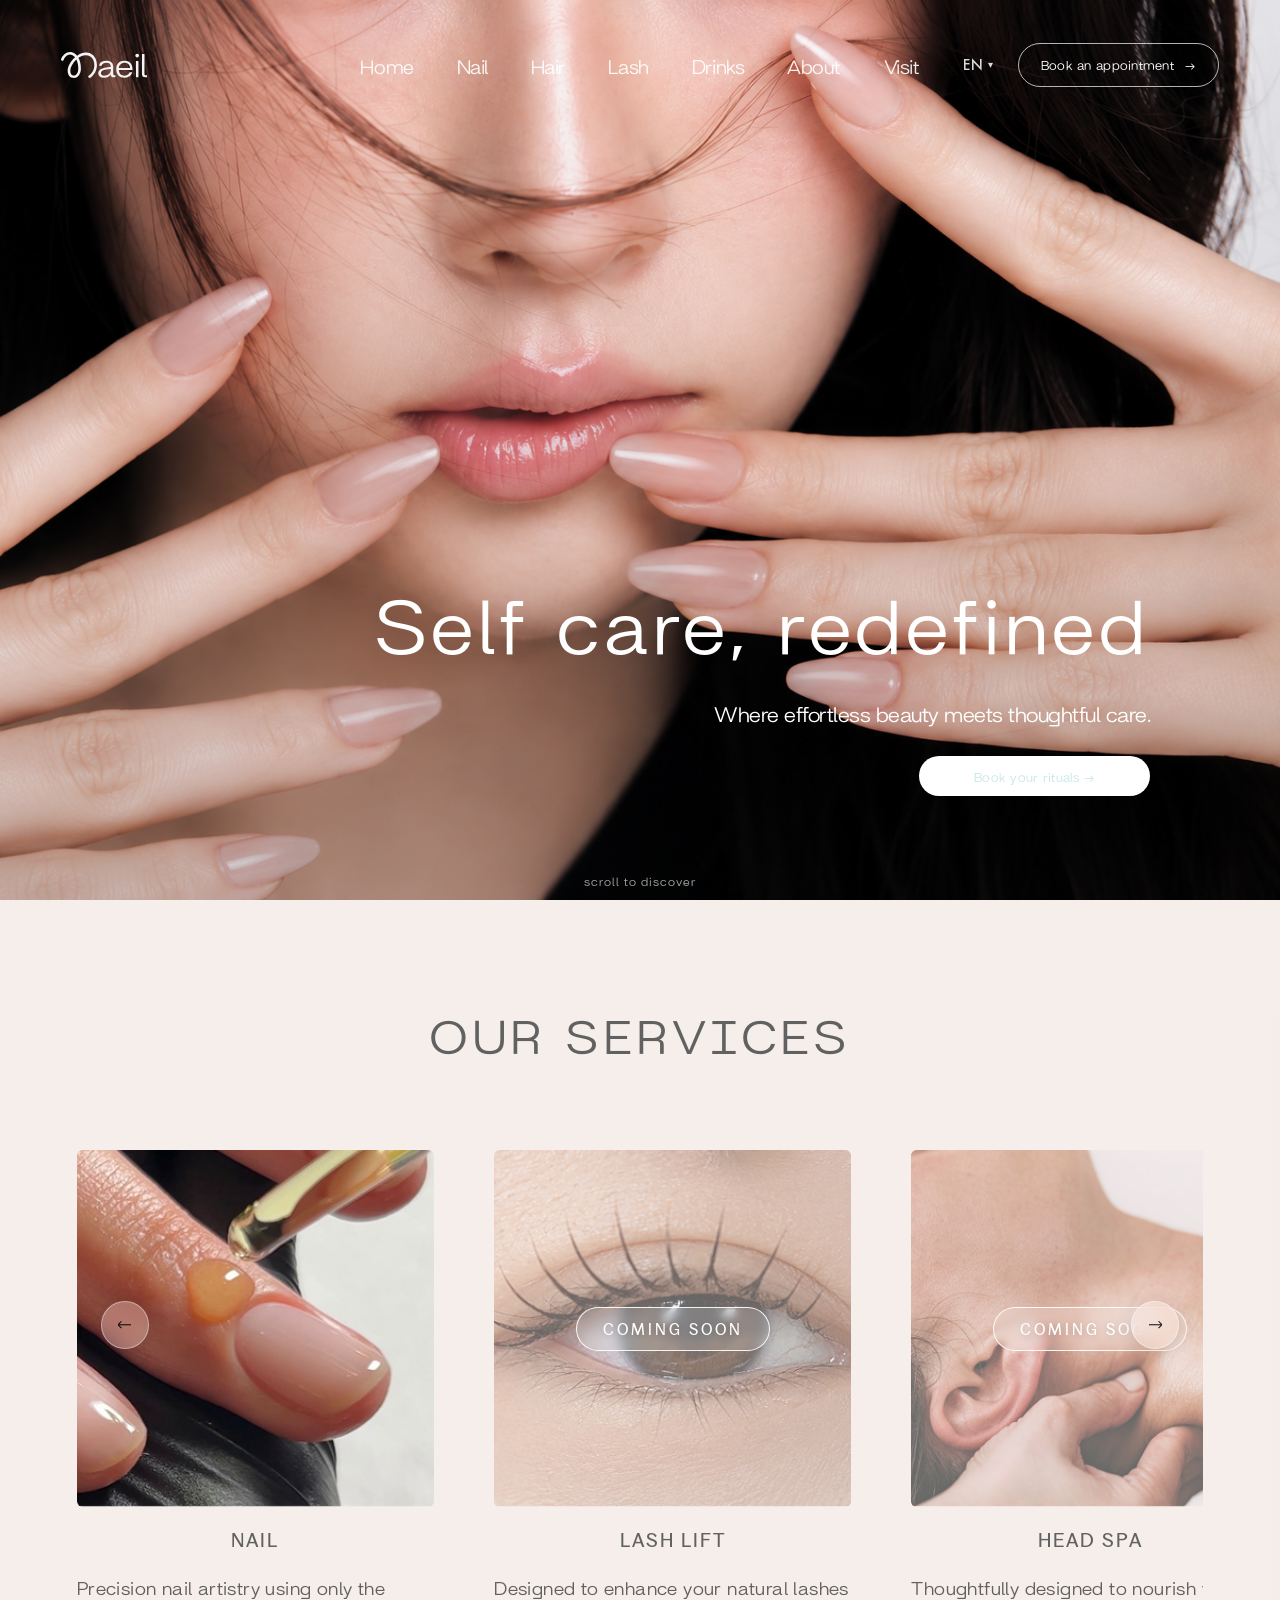
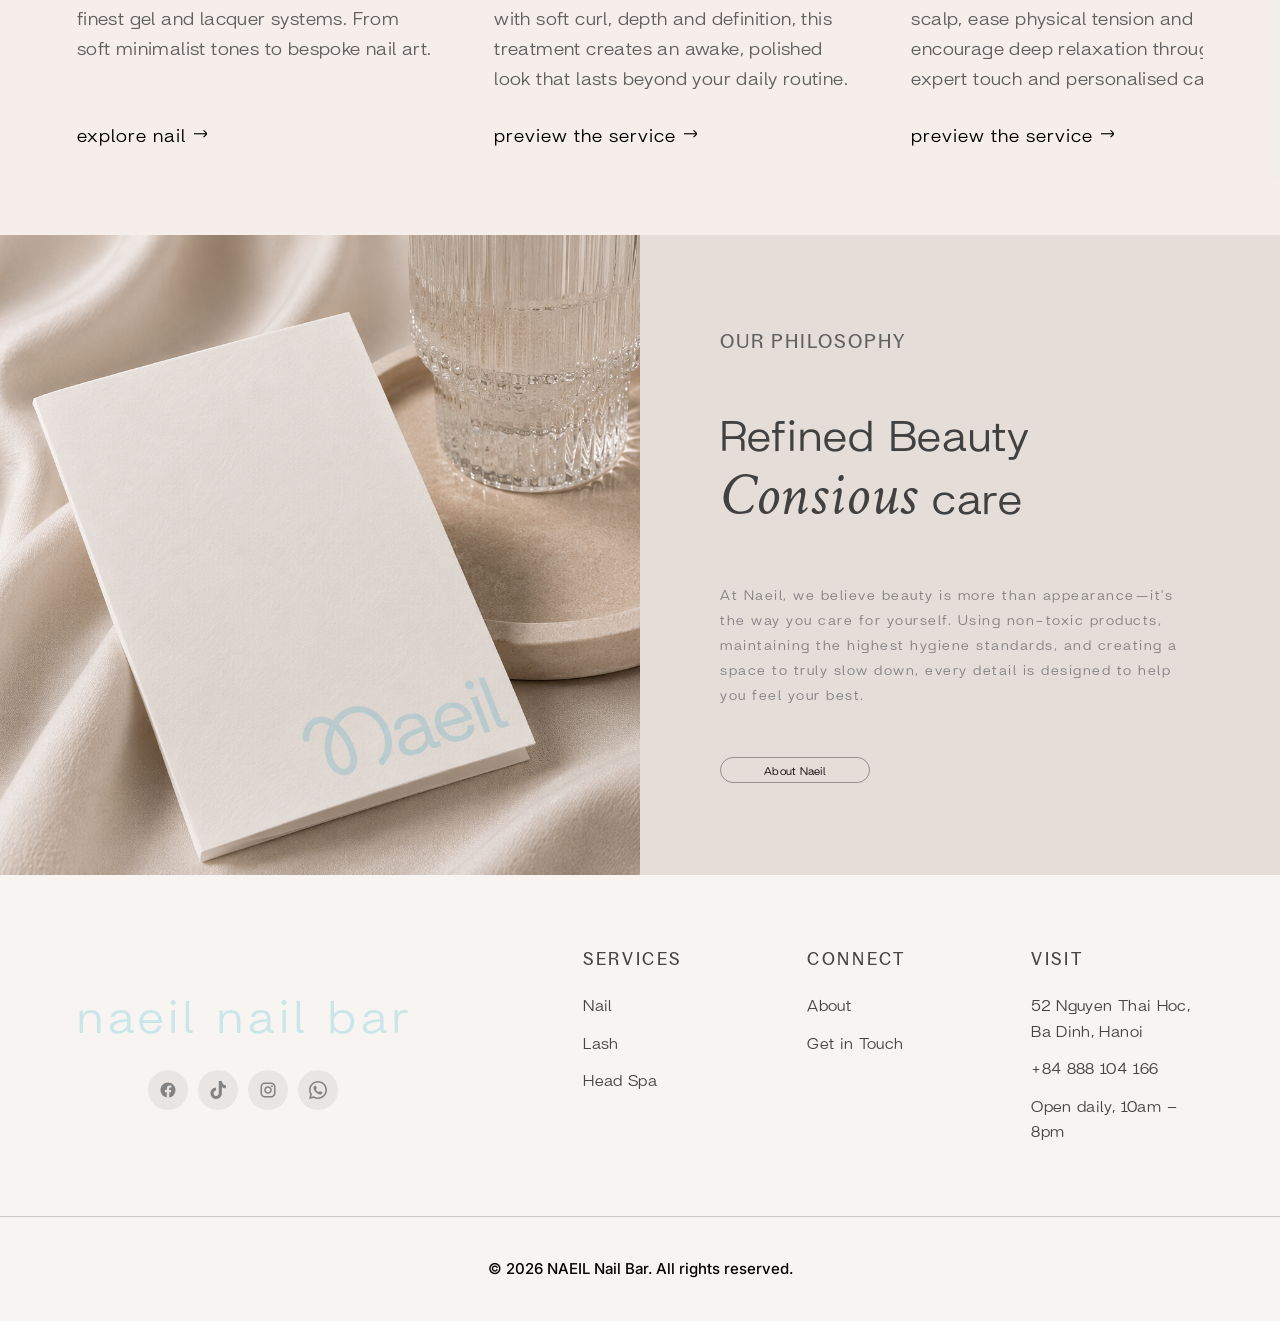
==== commit 39c7ba1b: "commit" ====
--- a/index.html
+++ b/index.html
@@ -51,6 +51,7 @@
       <li><a href="nail.html" data-i18n="nav.nail">Nail</a></li>
       <li><a href="head-spa.html" data-i18n="nav.hair">Hair</a></li>
       <li><a href="lash.html" data-i18n="nav.lash">Lash</a></li>
+      <li><a href="drinks.html" data-i18n="nav.drinks">Drinks</a></li>
       <li><a href="about.html" data-i18n="nav.about">About</a></li>
       <li><a href="visit.html" data-i18n="nav.visit">Visit</a></li>
     </ul>
@@ -275,6 +276,14 @@
       <div class="mega-menu-group">
         <span class="mega-menu-group-label" data-i18n="megamenu.explore">Explore</span>
         <div class="mega-menu-rows">
+          <a href="drinks.html" class="mega-menu-item">
+            <span class="mega-menu-item-img"><img src="images/drinks-page/drinks-thumb.jpg" alt="" loading="lazy"></span>
+            <span class="mega-menu-item-text">
+              <span class="mega-menu-item-title" data-i18n="megamenu.drinks.title">Drinks</span>
+              <span class="mega-menu-item-desc" data-i18n="megamenu.drinks.desc">Café, Japanese tea &amp; cold brew</span>
+            </span>
+            <span class="mega-menu-item-arrow" aria-hidden="true">&rarr;</span>
+          </a>
           <a href="about.html" class="mega-menu-item">
             <span class="mega-menu-item-img"><img src="images/about-page/hero-about.jpg" alt="" loading="lazy"></span>
             <span class="mega-menu-item-text">
--- a/css/style.css
+++ b/css/style.css
@@ -4527,3 +4527,219 @@
 }
 .cs-price { cursor: default; }
 .cs-price:hover { border-bottom-color: transparent; }
+
+/* ---- Nail Menu (03): per-nail / full-set price columns ----
+   Used by Magnetic, Chrome, French and both Extension rows. Two
+   fixed-width, right-aligned price cells so every amount lines up
+   under its column label; the service name may wrap on narrow
+   screens instead of shrinking the type. */
+.nm-cols-head {
+  display: flex;
+  justify-content: flex-end;
+  align-items: flex-end;
+  gap: 14px;
+  margin-top: 6px;
+  color: var(--icon-gray);
+  font-family: var(--font-display);
+  font-size: 11px;
+  line-height: 1.35;
+  letter-spacing: 0.6px;
+  text-transform: uppercase;
+}
+.nm-cols-head-label { text-align: right; white-space: pre-line; }
+.nm-price--nail { flex: 0 0 64px; justify-content: flex-end; }
+.nm-price--set { flex: 0 0 92px; justify-content: flex-end; }
+.nm-item-row--dual { gap: 14px; }
+.nm-item-row--dual .nm-item-name { flex: 0 1 auto; min-width: 0; }
+.nm-note--addon {
+  margin: clamp(32px, 4vw, 48px) auto 0;
+  max-width: 640px;
+  text-align: center;
+}
+/* Extension: the Lẻ / Full set labels sit on the same line as the
+   column title instead of on their own row. */
+.nm-col-head {
+  display: flex;
+  justify-content: space-between;
+  align-items: flex-end;
+  gap: 14px;
+  margin-bottom: 28px;
+}
+.nm-col-head .nm-col-title { margin: 0; }
+.nm-col-head .nm-cols-head { margin-top: 0; }
+
+/* =====================================================
+   DRINKS MENU (drinks.html) — additive only.
+   The four approved menu posters are shown exactly as
+   supplied: never cropped, recoloured or overlaid. The page
+   has no photo hero, so its <header> holds the navbar in the
+   site's existing cream "is-fixed" state from the start.
+   Everything here is scoped to .dm-* / .drinks-header /
+   html[data-locale="vi"] .nav-links, so no other page changes.
+   ===================================================== */
+
+/* Nav now holds 7 links: Vietnamese labels are the longest, so on
+   desktop trim the spacing between links (never the font size) to
+   keep clear air before the language switcher. */
+@media (min-width: 1024px) {
+  html[data-locale="vi"] .nav-links { gap: clamp(8px, 1.6vw - 6px, 22px); }
+  html[data-locale="vi"] .nav-links a { padding-inline: clamp(2px, 0.6vw - 4px, 6px); }
+}
+
+.page-drinks { background: var(--cream); }
+
+/* ---- Page heading ---- */
+.dm-page-head {
+  display: flex;
+  flex-direction: column;
+  align-items: center;
+  gap: 14px;
+  padding: calc(129px + clamp(40px, 6vw, 88px)) var(--gutter) clamp(40px, 5vw, 72px);
+  text-align: center;
+}
+.dm-page-sub {
+  margin: 0;
+  font-family: 'Crimson Text', serif;
+  font-style: italic;
+  font-size: clamp(19px, 1.7vw, 23px);
+  letter-spacing: 0.3px;
+  color: var(--ink-soft);
+}
+html[data-locale="zh"] .dm-page-sub { font-family: var(--font-display); font-style: normal; font-size: 17px; letter-spacing: 1px; }
+html[data-locale="vi"] .dm-page-sub { font-family: var(--font-body); }
+
+/* ---- Poster gallery — one centred column, read like turning the
+   pages of a printed menu. Posters keep their own ratio, so mixed
+   heights (Cold Brew is 4:5) never misalign anything. ---- */
+.dm-gallery {
+  display: flex;
+  flex-direction: column;
+  align-items: center;
+  gap: clamp(56px, 7vw, 104px);
+  max-width: calc(680px + 2 * var(--gutter));
+  margin: 0 auto;
+  padding: 0 var(--gutter) clamp(80px, 10vw, 140px);
+  list-style: none;
+}
+.dm-poster { width: 100%; margin: 0; min-width: 0; }
+.dm-poster-btn {
+  display: block;
+  width: 100%;
+  padding: 0;
+  margin: 0;
+  border: 0;
+  background: none;
+  cursor: zoom-in;
+  -webkit-tap-highlight-color: transparent;
+}
+.dm-poster-btn:focus-visible { outline: 1px solid var(--ink-mid); outline-offset: 6px; }
+.dm-poster picture, .dm-poster img {
+  display: block;
+  width: 100%;
+  height: auto; /* intrinsic ratio from width/height attrs: never cropped, no layout shift */
+}
+
+/* ---- Screen-reader / search transcription (not shown on screen) ---- */
+.dm-visually-hidden {
+  position: absolute !important;
+  width: 1px; height: 1px;
+  margin: -1px; padding: 0;
+  overflow: hidden;
+  clip: rect(0 0 0 0);
+  clip-path: inset(50%);
+  white-space: nowrap;
+  border: 0;
+}
+
+/* ---- Full-screen viewer ---- */
+.dm-lb {
+  position: fixed;
+  inset: 0;
+  z-index: 300;
+  display: flex;
+  align-items: center;
+  justify-content: center;
+  background: rgba(20, 17, 14, 0.94);
+  opacity: 0;
+  visibility: hidden;
+  transition: opacity .3s ease, visibility 0s linear .3s;
+}
+.dm-lb.is-open { opacity: 1; visibility: visible; transition: opacity .3s ease; }
+.dm-lb-stage {
+  position: absolute;
+  inset: 0;
+  display: flex;
+  align-items: center;
+  justify-content: center;
+  overflow: hidden;
+  touch-action: none;
+  cursor: zoom-in;
+}
+.dm-lb.is-zoomed .dm-lb-stage { cursor: grab; }
+.dm-lb.is-dragging .dm-lb-stage { cursor: grabbing; }
+.dm-lb-img {
+  display: block;
+  max-width: none;
+  user-select: none;
+  -webkit-user-drag: none;
+  transform-origin: center center;
+  will-change: transform;
+}
+.dm-lb-btn {
+  position: absolute;
+  z-index: 2;
+  display: inline-flex;
+  align-items: center;
+  justify-content: center;
+  width: 44px;
+  height: 44px;
+  padding: 0;
+  border: 1px solid rgba(255, 255, 255, 0.28);
+  border-radius: 50%;
+  background: rgba(20, 17, 14, 0.35);
+  color: rgba(255, 255, 255, 0.85);
+  font-family: var(--font-display);
+  font-size: 22px;
+  line-height: 1;
+  cursor: pointer;
+  transition: background-color .25s ease, color .25s ease, border-color .25s ease;
+}
+.dm-lb-btn:hover { background: rgba(255, 255, 255, 0.14); color: #FFF; border-color: rgba(255, 255, 255, 0.5); }
+.dm-lb-btn:focus-visible { outline: 1px solid #FFF; outline-offset: 3px; }
+.dm-lb-close { top: 18px; right: 18px; font-size: 26px; }
+.dm-lb-prev { left: 18px; top: 50%; transform: translateY(-50%); }
+.dm-lb-next { right: 18px; top: 50%; transform: translateY(-50%); }
+.dm-lb-meta {
+  position: absolute;
+  z-index: 2;
+  left: 50%;
+  bottom: 18px;
+  transform: translateX(-50%);
+  display: flex;
+  flex-direction: column;
+  align-items: center;
+  gap: 4px;
+  margin: 0;
+  color: rgba(255, 255, 255, 0.6);
+  font-family: var(--font-display);
+  font-size: 12px;
+  letter-spacing: 1px;
+  white-space: nowrap;
+  pointer-events: none;
+}
+.dm-lb.is-zoomed .dm-lb-hint { opacity: 0; }
+.dm-lb-hint { transition: opacity .25s ease; }
+
+/* ---- Responsive ---- */
+@media (max-width: 720px) {
+  .dm-page-head { padding-top: calc(129px + 28px); padding-bottom: 32px; gap: 10px; }
+  .dm-gallery { gap: 36px; padding: 0 16px 72px; }
+  .dm-lb-close { top: 12px; right: 12px; }
+}
+/* Touch screens navigate by swiping, so the arrows step aside. */
+@media (hover: none) and (pointer: coarse) {
+  .dm-lb-prev, .dm-lb-next { display: none; }
+}
+@media (prefers-reduced-motion: reduce) {
+  .dm-lb, .dm-lb.is-open { transition: none; }
+}
